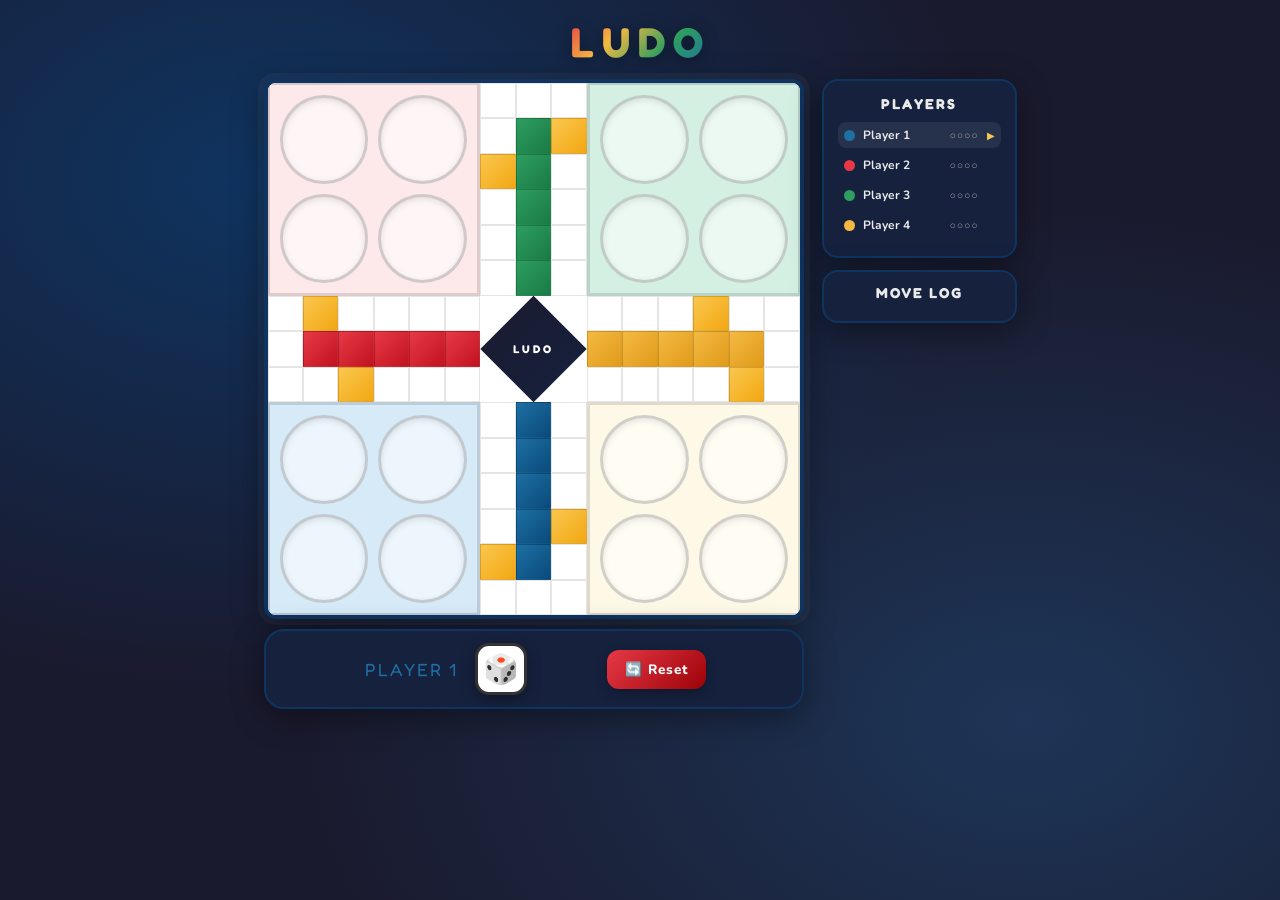
==== index.html @ 82110d25 "initial commit with game files" ====
<!DOCTYPE html>
<html lang="en">

<head>
  <meta charset="UTF-8">
  <meta name="viewport" content="width=device-width, initial-scale=1.0">
  <title>LUDO</title>
  <link href="https://fonts.googleapis.com/css2?family=Fredoka+One&family=Nunito:wght@400;600;700;800&display=swap"
    rel="stylesheet">
  <style>
    :root {
      --red: #e63946;
      --green: #2d9e5f;
      --blue: #1d6fa4;
      --yellow: #f4b942;
      --red-light: #fde8ea;
      --green-light: #d4f0e3;
      --blue-light: #d6eaf8;
      --yellow-light: #fef9e7;
      --bg: #1a1a2e;
      --card: #16213e;
      --border: #0f3460;
      --text: #eaeaea;
      --safe-gold: #f9c74f;
      --shadow: 0 8px 32px rgba(0, 0, 0, 0.4);
    }

    * {
      box-sizing: border-box;
      margin: 0;
      padding: 0;
    }

    body {
      font-family: 'Nunito', sans-serif;
      background: var(--bg);
      min-height: 100vh;
      display: flex;
      flex-direction: column;
      align-items: center;
      padding: 16px;
      background-image:
        radial-gradient(ellipse at 20% 20%, #0f3460 0%, transparent 50%),
        radial-gradient(ellipse at 80% 80%, #1d3557 0%, transparent 50%);
    }

    h1 {
      font-family: 'Fredoka One', cursive;
      font-size: clamp(1.8rem, 6vw, 2.6rem);
      letter-spacing: 8px;
      background: linear-gradient(135deg, var(--red), var(--yellow), var(--green), var(--blue));
      -webkit-background-clip: text;
      -webkit-text-fill-color: transparent;
      background-clip: text;
      margin-bottom: 12px;
      filter: drop-shadow(0 2px 8px rgba(0, 0, 0, 0.4));
    }

    /* ── LAYOUT ── */
    .layout {
      display: flex;
      gap: 18px;
      align-items: flex-start;
      width: 100%;
      max-width: 780px;
      justify-content: center;
    }

    /* ── BOARD ── */
    .board-wrap {
      display: flex;
      flex-direction: column;
      align-items: center;
      gap: 10px;
    }

    .main {
      width: min(540px, 95vw);
      height: min(540px, 95vw);
      border: 4px solid #0f3460;
      display: grid;
      grid-template-columns: repeat(15, 1fr);
      grid-template-rows: repeat(15, 1fr);
      border-radius: 12px;
      overflow: hidden;
      box-shadow: var(--shadow), 0 0 0 6px rgba(255, 255, 255, 0.04);
      background: #fff;
      flex-shrink: 0;
    }

    .main>* {
      box-sizing: border-box;
      display: flex;
      justify-content: center;
      align-items: center;
    }

    .inner {
      border: 2px solid rgba(0, 0, 0, 0.15);
      display: grid;
      grid-template-columns: 1fr 1fr;
      grid-template-rows: 1fr 1fr;
      gap: 10px;
      padding: 10px;
    }

    .inner:nth-child(1) {
      grid-area: 1/1/7/7;
      background: var(--red-light);
      border-right: 3px solid rgba(0, 0, 0, 0.12);
      border-bottom: 3px solid rgba(0, 0, 0, 0.12);
    }

    .inner:nth-child(2) {
      grid-area: 1/10/7/16;
      background: var(--green-light);
      border-left: 3px solid rgba(0, 0, 0, 0.12);
      border-bottom: 3px solid rgba(0, 0, 0, 0.12);
    }

    .inner:nth-child(3) {
      grid-area: 10/1/16/7;
      background: var(--blue-light);
      border-right: 3px solid rgba(0, 0, 0, 0.12);
      border-top: 3px solid rgba(0, 0, 0, 0.12);
    }

    .inner:nth-child(4) {
      grid-area: 10/10/16/16;
      background: var(--yellow-light);
      border-left: 3px solid rgba(0, 0, 0, 0.12);
      border-top: 3px solid rgba(0, 0, 0, 0.12);
    }

    .home-circle {
      width: 100%;
      height: 100%;
      border-radius: 50%;
      border: 3px solid rgba(0, 0, 0, 0.18);
      background: rgba(255, 255, 255, 0.55);
      box-shadow: inset 0 2px 6px rgba(0, 0, 0, 0.1);
    }

    .middle {
      grid-area: 7/7/10/10;
      background: linear-gradient(135deg, #1a1a2e, #16213e);
      clip-path: polygon(50% 0%, 100% 50%, 50% 100%, 0% 50%);
      border: none;
      z-index: 2;
    }

    .middle h2 {
      font-family: 'Fredoka One', cursive;
      font-size: 0.7rem;
      letter-spacing: 3px;
      color: #fff;
    }

    .play-box {
      border: none;
      display: grid;
      gap: 0;
    }

    .play-box:nth-of-type(6) {
      grid-area: 7/1/10/7;
      grid-template-columns: repeat(6, 1fr);
      grid-template-rows: repeat(3, 1fr);
    }

    .play-box:nth-of-type(7) {
      grid-area: 1/7/7/10;
      grid-template-columns: repeat(3, 1fr);
      grid-template-rows: repeat(6, 1fr);
    }

    .play-box:nth-of-type(8) {
      grid-area: 7/10/10/16;
      grid-template-columns: repeat(6, 1fr);
      grid-template-rows: repeat(3, 1fr);
    }

    .play-box:nth-of-type(9) {
      grid-area: 10/7/16/10;
      grid-template-columns: repeat(3, 1fr);
      grid-template-rows: repeat(6, 1fr);
    }

    .box {
      width: 100%;
      height: 100%;
      border: 1px solid rgba(0, 0, 0, 0.1);
      background: #fff;
      cursor: default;
      font-size: 0.6rem;
      font-weight: 800;
      font-family: 'Nunito', sans-serif;
      position: relative;
      overflow: hidden;
    }

    /* Colour corridors */
    .play-box:nth-of-type(6) .box:nth-child(8),
    .play-box:nth-of-type(6) .box:nth-child(9),
    .play-box:nth-of-type(6) .box:nth-child(10),
    .play-box:nth-of-type(6) .box:nth-child(11),
    .play-box:nth-of-type(6) .box:nth-child(12) {
      background: linear-gradient(135deg, #e63946, #c1121f);
    }

    .play-box:nth-of-type(7) .box:nth-child(5),
    .play-box:nth-of-type(7) .box:nth-child(8),
    .play-box:nth-of-type(7) .box:nth-child(11),
    .play-box:nth-of-type(7) .box:nth-child(14),
    .play-box:nth-of-type(7) .box:nth-child(17) {
      background: linear-gradient(135deg, #2d9e5f, #1a7a45);
    }

    .play-box:nth-of-type(8) .box:nth-child(7),
    .play-box:nth-of-type(8) .box:nth-child(8),
    .play-box:nth-of-type(8) .box:nth-child(9),
    .play-box:nth-of-type(8) .box:nth-child(10),
    .play-box:nth-of-type(8) .box:nth-child(11) {
      background: linear-gradient(135deg, #f4b942, #e09b1a);
    }

    .play-box:nth-of-type(9) .box:nth-child(2),
    .play-box:nth-of-type(9) .box:nth-child(5),
    .play-box:nth-of-type(9) .box:nth-child(8),
    .play-box:nth-of-type(9) .box:nth-child(11),
    .play-box:nth-of-type(9) .box:nth-child(14) {
      background: linear-gradient(135deg, #1d6fa4, #0a4a7a);
    }

    /* Safe squares */
    .play-box:nth-of-type(6) .box:nth-child(2),
    .play-box:nth-of-type(6) .box:nth-child(15),
    .play-box:nth-of-type(7) .box:nth-child(6),
    .play-box:nth-of-type(7) .box:nth-child(7),
    .play-box:nth-of-type(8) .box:nth-child(4),
    .play-box:nth-of-type(8) .box:nth-child(17),
    .play-box:nth-of-type(9) .box:nth-child(12),
    .play-box:nth-of-type(9) .box:nth-child(13) {
      background: linear-gradient(135deg, #f9c74f, #f3a712);
    }

    .box.highlight {
      border: 3px solid #ff6b35 !important;
      cursor: pointer;
      z-index: 5;
      animation: pulse 0.75s ease-in-out infinite alternate;
    }

    @keyframes pulse {
      from {
        box-shadow: 0 0 6px rgba(255, 107, 53, 0.5);
      }

      to {
        box-shadow: 0 0 16px rgba(255, 107, 53, 1), 0 0 4px #fff;
      }
    }

    /* ── TOKEN ── */
    .token {
      width: 76%;
      height: 76%;
      border-radius: 50%;
      border: 2.5px solid rgba(255, 255, 255, 0.9);
      display: flex;
      align-items: center;
      justify-content: center;
      font-size: 0.58rem;
      font-weight: 800;
      color: #fff;
      box-shadow: 0 2px 6px rgba(0, 0, 0, 0.4);
      text-shadow: 0 1px 2px rgba(0, 0, 0, 0.5);
      position: absolute;
    }

    .token.bounce {
      animation: tokenBounce 0.4s cubic-bezier(0.34, 1.56, 0.64, 1);
    }

    @keyframes tokenBounce {
      from {
        transform: scale(0.4);
        opacity: 0.5;
      }

      to {
        transform: scale(1);
        opacity: 1;
      }
    }

    .token.captured {
      animation: tokenCapture 0.32s ease forwards;
    }

    @keyframes tokenCapture {
      0% {
        transform: scale(1);
        opacity: 1;
      }

      50% {
        transform: scale(1.6);
        opacity: 0.6;
      }

      100% {
        transform: scale(0);
        opacity: 0;
      }
    }

    /* ── SIDE PANEL ── */
    .side-panel {
      display: flex;
      flex-direction: column;
      gap: 12px;
      width: 195px;
    }

    .scoreboard {
      background: var(--card);
      border: 2px solid var(--border);
      border-radius: 16px;
      padding: 14px;
      box-shadow: var(--shadow);
    }

    .scoreboard h3 {
      font-family: 'Fredoka One', cursive;
      font-size: 0.9rem;
      color: var(--text);
      letter-spacing: 2px;
      margin-bottom: 10px;
      text-align: center;
    }

    .score-row {
      display: flex;
      align-items: center;
      gap: 8px;
      padding: 5px 6px;
      border-radius: 8px;
      margin-bottom: 4px;
      transition: background 0.3s;
    }

    .score-row.active-turn {
      background: rgba(255, 255, 255, 0.07);
    }

    .score-dot {
      width: 11px;
      height: 11px;
      border-radius: 50%;
      flex-shrink: 0;
    }

    .score-name {
      font-size: 0.75rem;
      font-weight: 700;
      color: var(--text);
      flex: 1;
    }

    .score-pip {
      font-size: 0.65rem;
      color: #aaa;
      letter-spacing: 1px;
    }

    .turn-arrow {
      font-size: 0.65rem;
      color: #f9c74f;
      opacity: 0;
      transition: opacity 0.2s;
    }

    .score-row.active-turn .turn-arrow {
      opacity: 1;
    }

    .log-box {
      background: var(--card);
      border: 2px solid var(--border);
      border-radius: 16px;
      padding: 12px;
      box-shadow: var(--shadow);
    }

    .log-box h3 {
      font-family: 'Fredoka One', cursive;
      font-size: 0.9rem;
      color: var(--text);
      letter-spacing: 2px;
      margin-bottom: 8px;
      text-align: center;
    }

    .log-list {
      display: flex;
      flex-direction: column;
      gap: 4px;
      max-height: 180px;
      overflow-y: auto;
      scrollbar-width: none;
    }

    .log-list::-webkit-scrollbar {
      display: none;
    }

    .log-entry {
      font-size: 0.68rem;
      color: #bbb;
      padding: 3px 7px;
      border-radius: 6px;
      background: rgba(255, 255, 255, 0.04);
      animation: logSlide 0.3s ease;
      border-left: 3px solid transparent;
    }

    @keyframes logSlide {
      from {
        opacity: 0;
        transform: translateY(-5px);
      }

      to {
        opacity: 1;
        transform: translateY(0);
      }
    }

    /* ── DICE PANEL ── */
    .dice-panel {
      display: flex;
      align-items: center;
      gap: 14px;
      background: var(--card);
      border: 2px solid var(--border);
      border-radius: 20px;
      padding: 12px 18px;
      box-shadow: var(--shadow);
      flex-wrap: wrap;
      justify-content: center;
      width: min(540px, 95vw);
    }

    .turn-label {
      font-family: 'Fredoka One', cursive;
      font-size: 1.1rem;
      letter-spacing: 2px;
      color: var(--text);
      min-width: 100px;
      text-align: center;
      transition: color 0.4s;
    }

    .dice {
      width: 52px;
      height: 52px;
      background: #fff;
      border: 3px solid #333;
      border-radius: 14px;
      cursor: pointer;
      font-size: 1.8rem;
      font-weight: 800;
      display: flex;
      align-items: center;
      justify-content: center;
      box-shadow: 0 4px 14px rgba(0, 0, 0, 0.35);
      transition: transform 0.12s, box-shadow 0.12s;
      user-select: none;
      color: #1a1a2e;
    }

    .dice:hover:not(:disabled) {
      transform: scale(1.08) rotate(-4deg);
      box-shadow: 0 6px 20px rgba(0, 0, 0, 0.45);
    }

    .dice:active:not(:disabled) {
      transform: scale(0.94);
    }

    .dice:disabled {
      opacity: 0.4;
      cursor: not-allowed;
    }

    .dice.rolling {
      animation: diceRoll 0.5s ease;
    }

    @keyframes diceRoll {
      0% {
        transform: rotate(0deg) scale(1);
      }

      25% {
        transform: rotate(-20deg) scale(1.15);
      }

      50% {
        transform: rotate(20deg) scale(0.9);
      }

      75% {
        transform: rotate(-10deg) scale(1.1);
      }

      100% {
        transform: rotate(0deg) scale(1);
      }
    }

    .roll-flash {
      font-family: 'Fredoka One', cursive;
      font-size: 0.95rem;
      color: var(--safe-gold);
      min-width: 52px;
      text-align: center;
    }

    /* ── RESET BUTTON ── */
    .reset-btn {
      background: linear-gradient(135deg, #e63946, #9d0208);
      color: #fff;
      border: none;
      border-radius: 12px;
      padding: 10px 18px;
      font-size: 0.85rem;
      font-family: 'Nunito', sans-serif;
      font-weight: 800;
      cursor: pointer;
      letter-spacing: 1px;
      transition: transform 0.15s, box-shadow 0.15s;
      box-shadow: 0 4px 12px rgba(0, 0, 0, 0.3);
      display: flex;
      align-items: center;
      gap: 6px;
    }

    .reset-btn:hover {
      transform: translateY(-2px);
      box-shadow: 0 6px 16px rgba(0, 0, 0, 0.4);
    }

    .reset-btn:active {
      transform: scale(0.96);
    }

    /* ── TOAST ── */
    .toast {
      position: fixed;
      bottom: 24px;
      left: 50%;
      transform: translateX(-50%) translateY(80px);
      background: #1a1a2e;
      border: 2px solid var(--border);
      color: var(--text);
      padding: 10px 22px;
      border-radius: 30px;
      font-family: 'Fredoka One', cursive;
      font-size: 0.95rem;
      letter-spacing: 1px;
      box-shadow: 0 6px 24px rgba(0, 0, 0, 0.5);
      transition: transform 0.35s cubic-bezier(0.34, 1.56, 0.64, 1), opacity 0.35s;
      opacity: 0;
      z-index: 200;
      pointer-events: none;
    }

    .toast.show {
      transform: translateX(-50%) translateY(0);
      opacity: 1;
    }

    /* ── WINNER OVERLAY ── */
    .winner-overlay {
      display: none;
      position: fixed;
      inset: 0;
      background: rgba(0, 0, 0, 0.78);
      z-index: 100;
      align-items: center;
      justify-content: center;
      flex-direction: column;
    }

    .winner-overlay.show {
      display: flex;
    }

    .winner-card {
      background: var(--card);
      border: 3px solid var(--border);
      border-radius: 24px;
      padding: 36px 56px;
      text-align: center;
      box-shadow: 0 20px 60px rgba(0, 0, 0, 0.6);
      animation: popIn 0.4s cubic-bezier(0.34, 1.56, 0.64, 1);
    }

    @keyframes popIn {
      from {
        transform: scale(0.5);
        opacity: 0;
      }

      to {
        transform: scale(1);
        opacity: 1;
      }
    }

    .winner-card h2 {
      font-family: 'Fredoka One', cursive;
      font-size: 2.2rem;
      color: var(--safe-gold);
      margin-bottom: 8px;
    }

    .winner-card p {
      color: var(--text);
      font-size: 1rem;
      margin-bottom: 18px;
    }

    .restart-btn {
      background: linear-gradient(135deg, var(--blue), #0a4a7a);
      color: #fff;
      border: none;
      border-radius: 12px;
      padding: 11px 28px;
      font-size: 0.95rem;
      font-family: 'Nunito', sans-serif;
      font-weight: 800;
      cursor: pointer;
      letter-spacing: 1px;
      transition: transform 0.15s, box-shadow 0.15s;
      box-shadow: 0 4px 12px rgba(0, 0, 0, 0.3);
    }

    .restart-btn:hover {
      transform: translateY(-2px);
      box-shadow: 0 6px 16px rgba(0, 0, 0, 0.4);
    }

    /* ── CONFETTI ── */
    .confetti-piece {
      position: fixed;
      top: -10px;
      border-radius: 2px;
      opacity: 0.9;
      pointer-events: none;
      z-index: 300;
      animation: confettiFall linear forwards;
    }

    @keyframes confettiFall {
      0% {
        transform: translateY(0) rotate(0deg);
        opacity: 1;
      }

      100% {
        transform: translateY(110vh) rotate(720deg);
        opacity: 0;
      }
    }

    /* ── MOBILE: stack board on top, side panel below ── */
    @media (max-width: 720px) {
      .layout {
        flex-direction: column;
        align-items: center;
        gap: 12px;
      }

      .side-panel {
        width: min(540px, 95vw);
        flex-direction: row;
        flex-wrap: wrap;
        gap: 10px;
      }

      .scoreboard {
        flex: 1;
        min-width: 160px;
      }

      .log-box {
        flex: 1;
        min-width: 160px;
      }

      .log-list {
        max-height: 120px;
      }
    }
  </style>
</head>

<body>

  <h1>LUDO</h1>

  <div class="layout">
    <!-- Board + controls -->
    <div class="board-wrap">
      <div class="main">
        <!-- Home quadrants -->
        <div class="inner">
          <div class="home-circle"></div>
          <div class="home-circle"></div>
          <div class="home-circle"></div>
          <div class="home-circle"></div>
        </div>
        <div class="inner">
          <div class="home-circle"></div>
          <div class="home-circle"></div>
          <div class="home-circle"></div>
          <div class="home-circle"></div>
        </div>
        <div class="inner">
          <div class="home-circle"></div>
          <div class="home-circle"></div>
          <div class="home-circle"></div>
          <div class="home-circle"></div>
        </div>
        <div class="inner">
          <div class="home-circle"></div>
          <div class="home-circle"></div>
          <div class="home-circle"></div>
          <div class="home-circle"></div>
        </div>

        <!-- Centre diamond -->
        <div class="middle">
          <h2>LUDO</h2>
        </div>

        <!-- Play tracks (18 cells each) -->
        <div class="play-box">
          <button class="box"></button><button class="box"></button><button class="box"></button>
          <button class="box"></button><button class="box"></button><button class="box"></button>
          <button class="box"></button><button class="box"></button><button class="box"></button>
          <button class="box"></button><button class="box"></button><button class="box"></button>
          <button class="box"></button><button class="box"></button><button class="box"></button>
          <button class="box"></button><button class="box"></button><button class="box"></button>
        </div>
        <div class="play-box">
          <button class="box"></button><button class="box"></button><button class="box"></button>
          <button class="box"></button><button class="box"></button><button class="box"></button>
          <button class="box"></button><button class="box"></button><button class="box"></button>
          <button class="box"></button><button class="box"></button><button class="box"></button>
          <button class="box"></button><button class="box"></button><button class="box"></button>
          <button class="box"></button><button class="box"></button><button class="box"></button>
        </div>
        <div class="play-box">
          <button class="box"></button><button class="box"></button><button class="box"></button>
          <button class="box"></button><button class="box"></button><button class="box"></button>
          <button class="box"></button><button class="box"></button><button class="box"></button>
          <button class="box"></button><button class="box"></button><button class="box"></button>
          <button class="box"></button><button class="box"></button><button class="box"></button>
          <button class="box"></button><button class="box"></button><button class="box"></button>
        </div>
        <div class="play-box">
          <button class="box"></button><button class="box"></button><button class="box"></button>
          <button class="box"></button><button class="box"></button><button class="box"></button>
          <button class="box"></button><button class="box"></button><button class="box"></button>
          <button class="box"></button><button class="box"></button><button class="box"></button>
          <button class="box"></button><button class="box"></button><button class="box"></button>
          <button class="box"></button><button class="box"></button><button class="box"></button>
        </div>
      </div><!-- /.main -->

      <!-- Dice row -->
      <div class="dice-panel">
        <div class="turn-label" id="turnLabel">PLAYER 1</div>
        <button class="dice" id="diceBtn">🎲</button>
        <div class="roll-flash" id="rollFlash"></div>
        <button class="reset-btn" id="resetBtn">🔄 Reset</button>
      </div>
    </div><!-- /.board-wrap -->

    <!-- Scoreboard + log -->
    <div class="side-panel">
      <div class="scoreboard">
        <h3>PLAYERS</h3>
        <div class="score-row active-turn" id="sr-blue">
          <div class="score-dot" style="background:#1d6fa4"></div>
          <div class="score-name">Player 1</div>
          <div class="score-pip" id="pip-blue">○○○○</div>
          <div class="turn-arrow">▶</div>
        </div>
        <div class="score-row" id="sr-red">
          <div class="score-dot" style="background:#e63946"></div>
          <div class="score-name">Player 2</div>
          <div class="score-pip" id="pip-red">○○○○</div>
          <div class="turn-arrow">▶</div>
        </div>
        <div class="score-row" id="sr-green">
          <div class="score-dot" style="background:#2d9e5f"></div>
          <div class="score-name">Player 3</div>
          <div class="score-pip" id="pip-green">○○○○</div>
          <div class="turn-arrow">▶</div>
        </div>
        <div class="score-row" id="sr-yellow">
          <div class="score-dot" style="background:#f4b942"></div>
          <div class="score-name">Player 4</div>
          <div class="score-pip" id="pip-yellow">○○○○</div>
          <div class="turn-arrow">▶</div>
        </div>
      </div>

      <div class="log-box">
        <h3>MOVE LOG</h3>
        <div class="log-list" id="logList"></div>
      </div>
    </div>
  </div><!-- /.layout -->

  <div class="toast" id="toast"></div>

  <div class="winner-overlay" id="winnerOverlay">
    <div class="winner-card">
      <h2>🏆 Winner!</h2>
      <p id="winnerText"></p>
      <button class="restart-btn" onclick="resetGame()">Play Again</button>
    </div>
  </div>

  <script>

    var bluePath = [63, 60, 57, 54, 17, 16, 15, 14, 13, 12, 6, 0, 1, 2, 3, 4, 5, 33, 30, 27, 24, 21, 18, 19, 20, 23, 26, 29, 32, 35, 36, 37, 38, 39, 40, 41, 47, 53, 52, 51, 50, 49, 48, 56, 59, 62, 65, 68, 71, 70, 67, 64, 61, 58, 55];
    var redPath = [2, 3, 4, 5, 33, 30, 27, 24, 21, 18, 19, 20, 23, 26, 29, 32, 35, 36, 37, 38, 39, 40, 41, 47, 53, 52, 51, 50, 49, 48, 56, 59, 62, 65, 68, 71, 70, 69, 66, 63, 60, 57, 54, 17, 16, 15, 14, 13, 12, 6, 7, 8, 9, 10, 11];
    var greenPath = [26, 29, 32, 35, 36, 37, 38, 39, 40, 41, 47, 53, 52, 51, 50, 49, 48, 56, 59, 62, 65, 68, 71, 70, 69, 66, 63, 60, 57, 54, 17, 16, 15, 14, 13, 12, 6, 0, 1, 2, 3, 4, 5, 33, 30, 27, 24, 21, 18, 19, 22, 25, 28, 31, 34];
    var yellowPath = [51, 50, 49, 48, 56, 59, 62, 65, 68, 71, 70, 69, 66, 63, 60, 57, 54, 17, 16, 15, 14, 13, 12, 6, 0, 1, 2, 3, 4, 5, 33, 30, 27, 24, 21, 18, 19, 20, 23, 26, 29, 32, 35, 36, 37, 38, 39, 40, 41, 47, 46, 45, 44, 43, 42];
    var SAFE_SQUARES = [1, 14, 23, 24, 39, 52, 65, 66];

    var DICE_FACES = ['', '⚀', '⚁', '⚂', '⚃', '⚄', '⚅'];

    var COLOR_HEX = {
      blue: '#1d6fa4',
      red: '#e63946',
      green: '#2d9e5f',
      yellow: '#f4b942'
    };

    var players = [];
    var currentPlayerIndex = 0;
    var gameState = 'IDLE';


    var boxes = document.querySelectorAll('.box');
    var diceBtn = document.getElementById('diceBtn');
    var resetBtn = document.getElementById('resetBtn');
    var turnLabel = document.getElementById('turnLabel');
    var rollFlash = document.getElementById('rollFlash');
    var logList = document.getElementById('logList');
    var toastEl = document.getElementById('toast');
    var winnerOverlay = document.getElementById('winnerOverlay');
    var winnerText = document.getElementById('winnerText');

    var audioCtx = new (window.AudioContext || window.webkitAudioContext)();

    function playTone(freq, type, duration, vol) {
      if (vol === undefined) { vol = 0.15; }
      var osc = audioCtx.createOscillator();
      var gain = audioCtx.createGain();
      osc.connect(gain);
      gain.connect(audioCtx.destination);
      osc.type = type;
      osc.frequency.setValueAtTime(freq, audioCtx.currentTime);
      gain.gain.setValueAtTime(vol, audioCtx.currentTime);
      gain.gain.exponentialRampToValueAtTime(0.001, audioCtx.currentTime + duration);
      osc.start();
      osc.stop(audioCtx.currentTime + duration);
    }

    function soundRoll() { playTone(180, 'sawtooth', 0.08); playTone(240, 'sawtooth', 0.12); }
    function soundMove() { playTone(440, 'sine', 0.06, 0.1); }
    function soundLand() { playTone(660, 'sine', 0.14, 0.14); }
    function soundCapture() { playTone(220, 'sawtooth', 0.18, 0.22); playTone(160, 'sawtooth', 0.22, 0.18); }
    function soundSix() { playTone(880, 'sine', 0.1); setTimeout(function () { playTone(1100, 'sine', 0.14); }, 80); }
    function soundWin() {
      var notes = [523, 659, 784, 1047];
      for (var i = 0; i < notes.length; i++) {
        (function (note, delay) {
          setTimeout(function () { playTone(note, 'sine', 0.45, 0.22); }, delay);
        })(notes[i], i * 130);
      }
    }

    var toastTimer = null;

    function showToast(message) {
      toastEl.textContent = message;
      toastEl.classList.add('show');
      clearTimeout(toastTimer);
      toastTimer = setTimeout(function () {
        toastEl.classList.remove('show');
      }, 2200);
    }

    function addLog(message, color) {
      var entry = document.createElement('div');
      entry.className = 'log-entry';
      entry.style.borderLeftColor = color;
      entry.textContent = message;
      logList.prepend(entry);
      while (logList.children.length > 40) {
        logList.removeChild(logList.lastChild);
      }
    }


    function makeToken(id) {
      return {
        id: id,       
        position: -1,       
        finished: false,    
        element: null      
      };
    }

    function makePlayer(name, color, homeSquare, path) {
      return {
        name: name,
        color: color,
        homeSquare: homeSquare,
        path: path,
        tokens: [makeToken(0), makeToken(1), makeToken(2), makeToken(3)]
      };
    }

    function buildPlayers() {
      players = [
        makePlayer('Player 1', 'blue', 66, bluePath),
        makePlayer('Player 2', 'red', 1, redPath),
        makePlayer('Player 3', 'green', 23, greenPath),
        makePlayer('Player 4', 'yellow', 52, yellowPath)
      ];
      currentPlayerIndex = 0;
    }

    function currentPlayer() {
      return players[currentPlayerIndex];
    }

    function tokensInBase(player) {
      var result = [];
      for (var i = 0; i < player.tokens.length; i++) {
        if (player.tokens[i].position === -1) {
          result.push(player.tokens[i]);
        }
      }
      return result;
    }

    function tokensOnBoard(player) {
      var result = [];
      for (var i = 0; i < player.tokens.length; i++) {
        var t = player.tokens[i];
        if (t.position !== -1 && !t.finished) {
          result.push(t);
        }
      }
      return result;
    }

    function rollDice() {
      if (gameState !== 'IDLE') { return; }

      audioCtx.resume();

      var roll = Math.floor(Math.random() * 6) + 1;

      diceBtn.classList.remove('rolling');
      void diceBtn.offsetWidth; 
      diceBtn.classList.add('rolling');
      diceBtn.textContent = DICE_FACES[roll];

      if (roll === 6) {
        rollFlash.textContent = '🔥 SIX!';
      } else {
        rollFlash.textContent = 'rolled ' + roll;
      }
      setTimeout(function () { rollFlash.textContent = ''; }, 1800);

      soundRoll();
      if (roll === 6) {
        setTimeout(soundSix, 160);
      }

      addLog(currentPlayer().name + ' rolled ' + roll, COLOR_HEX[currentPlayer().color]);

      diceBtn.disabled = true;
      gameState = 'ROLLED';

      showPossibleMoves(roll);
    }

    function showPossibleMoves(roll) {
      clearHighlights();

      var player = currentPlayer();
      var anyMove = false;

      if (roll === 6 && tokensInBase(player).length > 0) {
        var tokenToSpawn = tokensInBase(player)[0];
        
        (function (tok) {
          highlightSquare(player.homeSquare, function () {
            spawnToken(player, tok);
          });
        })(tokenToSpawn);
        anyMove = true;
      }

      var onBoard = tokensOnBoard(player);
      for (var i = 0; i < onBoard.length; i++) {
        var tok = onBoard[i];
        var nextStep = tok.position + roll;

        if (nextStep < player.path.length) {          

          (function (chosenTok, dest) {
            highlightSquare(player.path[dest], function () {  
              moveToken(player, chosenTok, dest);
            });
          })(tok, nextStep);

          anyMove = true;
        }
      }

      if (!anyMove) {
        showToast('No moves available!');
        addLog(player.name + ' — skipped', '#666');
        setTimeout(nextTurn, 700);
      }
    }

    function spawnToken(player, token) {
      gameState = 'ANIMATING';
      clearHighlights();
      diceBtn.disabled = true;

      token.position = 0; 
      drawAllTokens(token);
      soundLand();
      addLog(player.name + ' entered the board', COLOR_HEX[player.color]);

      checkCapture(player, token);
      updatePips();
      if (checkWin(player)) { return; }
      setTimeout(nextTurn, 400);
    }

    function moveToken(player, token, destStep) {
      gameState = 'ANIMATING';
      clearHighlights();
      diceBtn.disabled = true;

      function doNextStep() {
        if (token.position >= destStep) {
          afterMove(player, token);
          return;
        }
        token.position++;                
        drawAllTokens(token);           
        soundMove();
        setTimeout(doNextStep, 160);    
      }

      doNextStep();
    }

    function afterMove(player, token) {
      soundLand();
      addLog(player.name + ' moved to step ' + token.position, COLOR_HEX[player.color]);
      checkCapture(player, token);
      updatePips();

      if (checkWin(player)) {
        return; 
      }

      drawAllTokens();
      setTimeout(nextTurn, 320);
    }

    
    function checkCapture(attacker, attackerToken) {
      var landedSquare = attacker.path[attackerToken.position];  

      if (SAFE_SQUARES.indexOf(landedSquare) !== -1) {
        return;
      }

      for (var p = 0; p < players.length; p++) {
        var opponent = players[p];
        if (opponent.color === attacker.color) { continue; } 

        for (var t = 0; t < opponent.tokens.length; t++) {
          var oppToken = opponent.tokens[t];
          if (oppToken.position === -1 || oppToken.finished) { continue; }

          var oppSquare = opponent.path[oppToken.position]; 
          if (oppSquare !== landedSquare) { continue; }

          
          soundCapture();
          showToast('💥 ' + attacker.name + ' captured ' + opponent.name + '!');
          addLog(attacker.name + ' captured ' + opponent.name + '!', '#ff6b35');

          if (oppToken.element) {
            oppToken.element.classList.add('captured');
            (function (tok) {
              setTimeout(function () {
                tok.position = -1;
                drawAllTokens();
                updatePips();
              }, 340);
            })(oppToken);
          } else {
            oppToken.position = -1;
          }
        }
      }
    }

    function checkWin(player) {
      var lastStep = player.path.length - 1;  

      for (var i = 0; i < player.tokens.length; i++) {
        var tok = player.tokens[i];
        if (!tok.finished && tok.position < lastStep) {
          return false;
        }
        if (tok.position >= lastStep) {
          tok.finished = true;
        }
      }

      winnerText.textContent = player.name + ' wins! 🎉';
      winnerOverlay.classList.add('show');
      soundWin();
      launchConfetti();
      return true;
    }

    function nextTurn() {
      currentPlayerIndex = (currentPlayerIndex + 1) % players.length;
      var next = currentPlayer();
      turnLabel.textContent = next.name.toUpperCase();
      turnLabel.style.color = COLOR_HEX[next.color];
      gameState = 'IDLE';
      diceBtn.disabled = false;
      updateScoreboard();
    }

    function resetGame() {
      winnerOverlay.classList.remove('show');

      boxes.forEach(function (box) {
        var tokens = box.querySelectorAll('.token');
        tokens.forEach(function (t) { t.remove(); });
      });

      logList.innerHTML = '';
      rollFlash.textContent = '';

      buildPlayers();

      var first = currentPlayer();
      turnLabel.textContent = first.name.toUpperCase();
      turnLabel.style.color = COLOR_HEX[first.color];
      gameState = 'IDLE';
      diceBtn.disabled = false;
      diceBtn.textContent = '🎲';

      updateScoreboard();
      updatePips();

      addLog('Game reset — Player 1 starts!', '#aaa');
    }

    function drawAllTokens(movingToken) {
      boxes.forEach(function (box) {
        var toks = box.querySelectorAll('.token:not(.captured)');
        toks.forEach(function (t) { t.remove(); });
      });

      var squareMap = {};
      for (var p = 0; p < players.length; p++) {
        var player = players[p];
        for (var t = 0; t < player.tokens.length; t++) {
          var tok = player.tokens[t];
          if (tok.position === -1 || tok.finished) { continue; }
          var squareIdx = player.path[tok.position];  
          if (!squareMap[squareIdx]) { squareMap[squareIdx] = []; }
          squareMap[squareIdx].push({ player: player, token: tok });
        }
      }

      for (var squareIdx in squareMap) {
        var occupants = squareMap[squareIdx];
        for (var ei = 0; ei < occupants.length; ei++) {
          var occ = occupants[ei];
          var dot = document.createElement('div');
          dot.className = 'token';
          if (occ.token === movingToken) {
            dot.classList.add('bounce');
          }

          dot.textContent = occ.token.id + 1;
          dot.style.background = COLOR_HEX[occ.player.color];

          if (occupants.length > 1) {
            var offsets = [['7%', '7%'], ['47%', '7%'], ['7%', '47%'], ['47%', '47%']];
            dot.style.width = '44%';
            dot.style.height = '44%';
            dot.style.left = offsets[ei % 4][0];
            dot.style.top = offsets[ei % 4][1];
          }

          occ.token.element = dot;
          boxes[squareIdx].appendChild(dot);
        }
      }
    }

    function updatePips() {
      for (var p = 0; p < players.length; p++) {
        var player = players[p];
        var pip = document.getElementById('pip-' + player.color);
        if (!pip) { continue; }

        var stars = 0; 
        var circles = 0; 
        var empties = 0; 

        for (var t = 0; t < player.tokens.length; t++) {
          var tok = player.tokens[t];
          if (tok.finished) {
            stars++;
          } else if (tok.position === -1) {
            empties++;
          } else {
            circles++;
          }
        }

        pip.textContent = '★'.repeat(stars) + '●'.repeat(circles) + '○'.repeat(empties);
      }
    }

    function updateScoreboard() {
      for (var p = 0; p < players.length; p++) {
        var player = players[p];
        var row = document.getElementById('sr-' + player.color);
        if (!row) { continue; }

        if (p === currentPlayerIndex) {
          row.classList.add('active-turn');
        } else {
          row.classList.remove('active-turn');
        }
      }
    }

    function highlightSquare(index, callback) {
      boxes[index].classList.add('highlight');
      boxes[index].style.cursor = 'pointer';
      boxes[index].onclick = function () {
        audioCtx.resume();
        callback();
      };
    }

    function clearHighlights() {
      boxes.forEach(function (box) {
        box.classList.remove('highlight');
        box.style.cursor = 'default';
        box.onclick = null;
      });
    }

    function launchConfetti() {
      var colors = ['#e63946', '#2d9e5f', '#1d6fa4', '#f4b942', '#fff', '#f9c74f', '#ff6b35'];

      for (var i = 0; i < 130; i++) {
        (function (delay) {
          setTimeout(function () {
            var piece = document.createElement('div');
            piece.className = 'confetti-piece';
            piece.style.left = (Math.random() * 100) + 'vw';
            piece.style.background = colors[Math.floor(Math.random() * colors.length)];
            piece.style.width = (Math.random() * 9 + 5) + 'px';
            piece.style.height = (Math.random() * 9 + 5) + 'px';
            piece.style.borderRadius = Math.random() > 0.5 ? '50%' : '3px';

            var duration = Math.random() * 2.5 + 1.8;
            piece.style.animationDuration = duration + 's';
            document.body.appendChild(piece);

            setTimeout(function () { piece.remove(); }, duration * 1000 + 50);
          }, delay);
        })(i * 22);
      }
    }

    
    diceBtn.addEventListener('click', rollDice);
    resetBtn.addEventListener('click', resetGame);


    buildPlayers();

    var firstPlayer = currentPlayer();
    turnLabel.style.color = COLOR_HEX[firstPlayer.color];

    updateScoreboard();
    updatePips();
  </script>
</body>

</html>
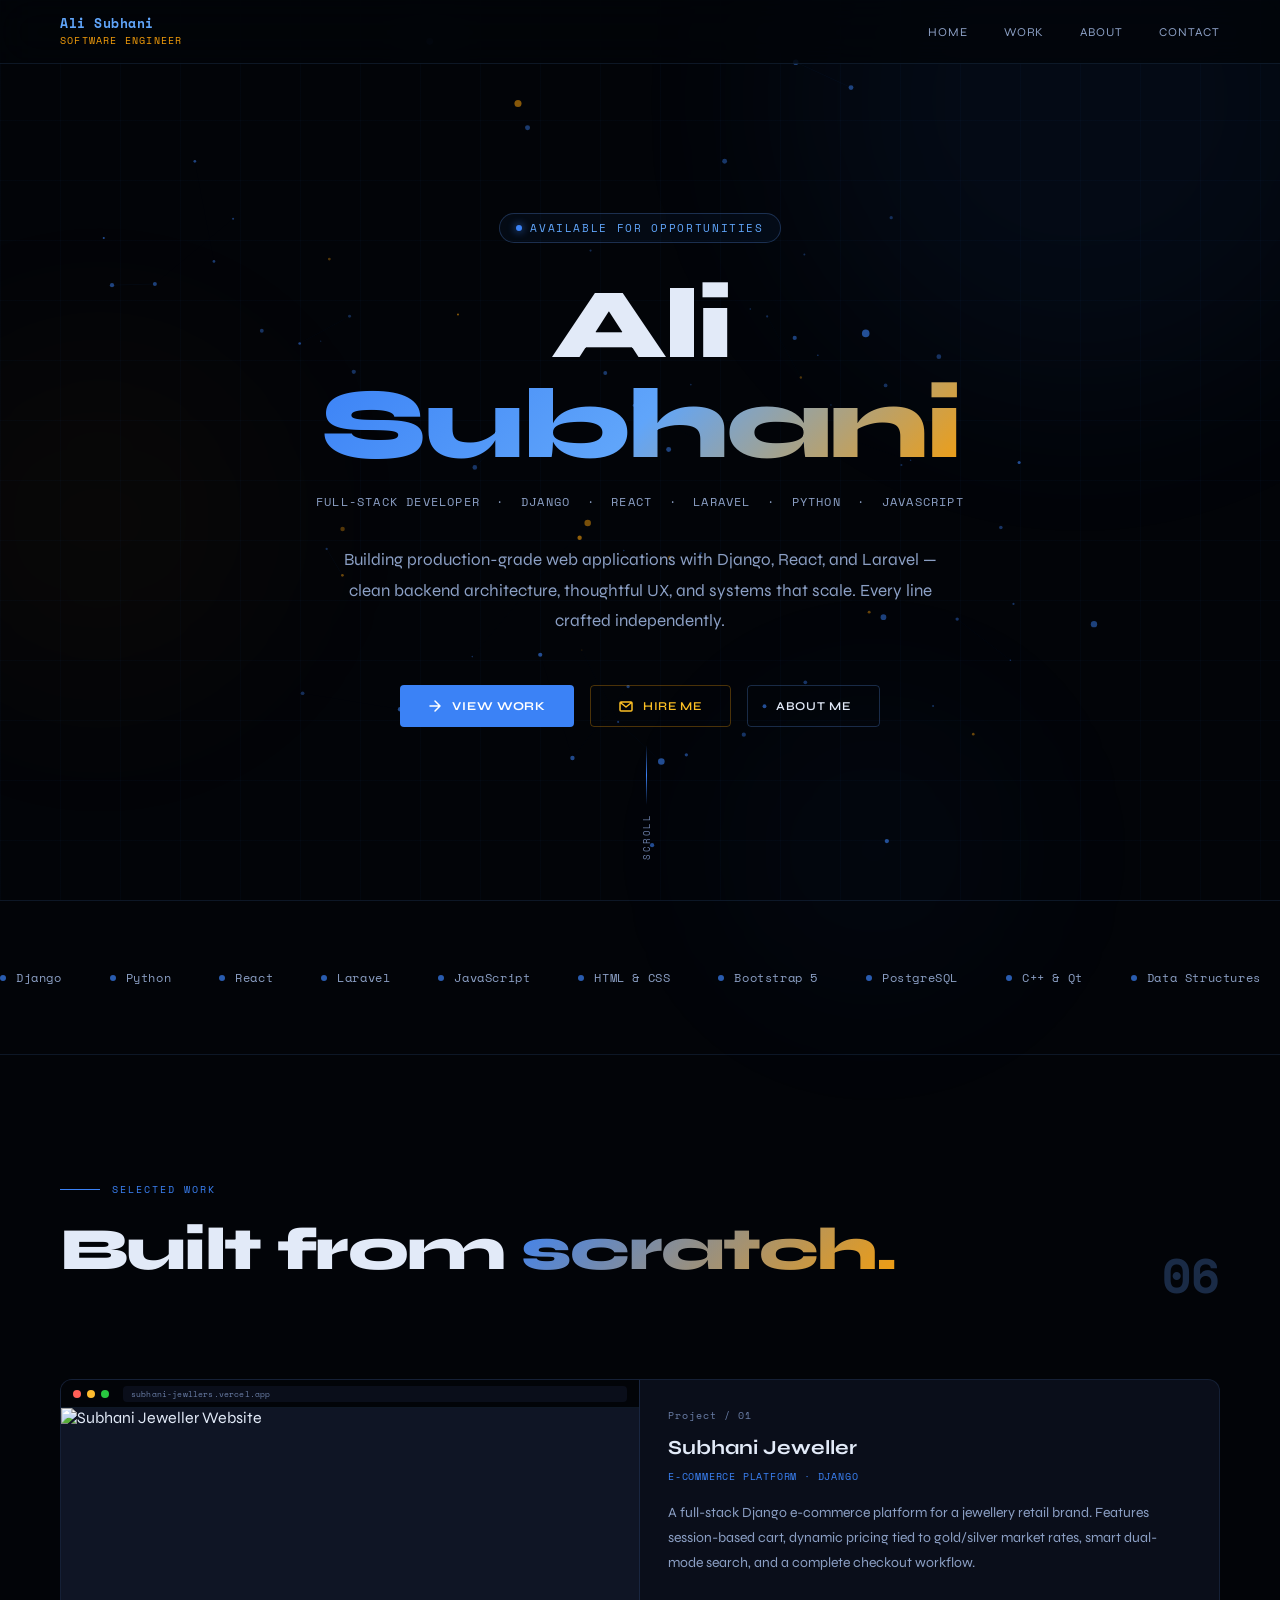
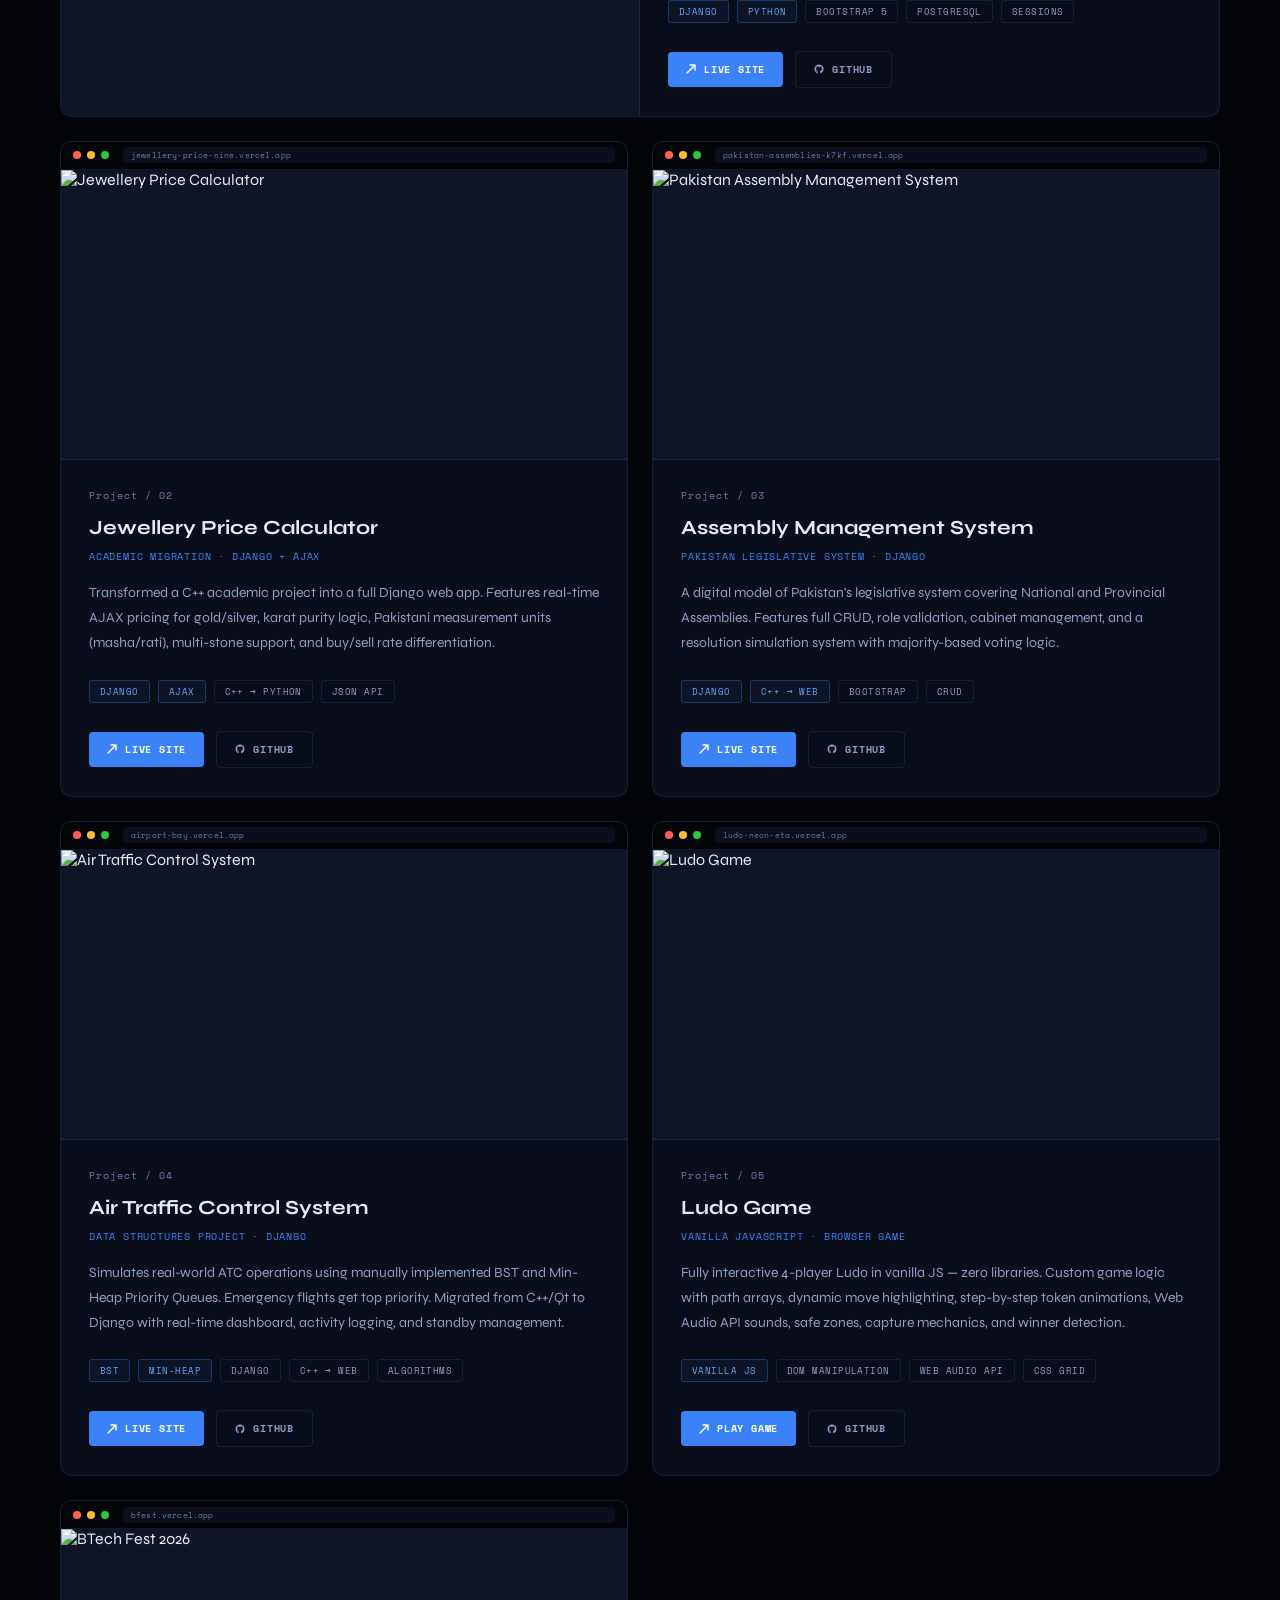
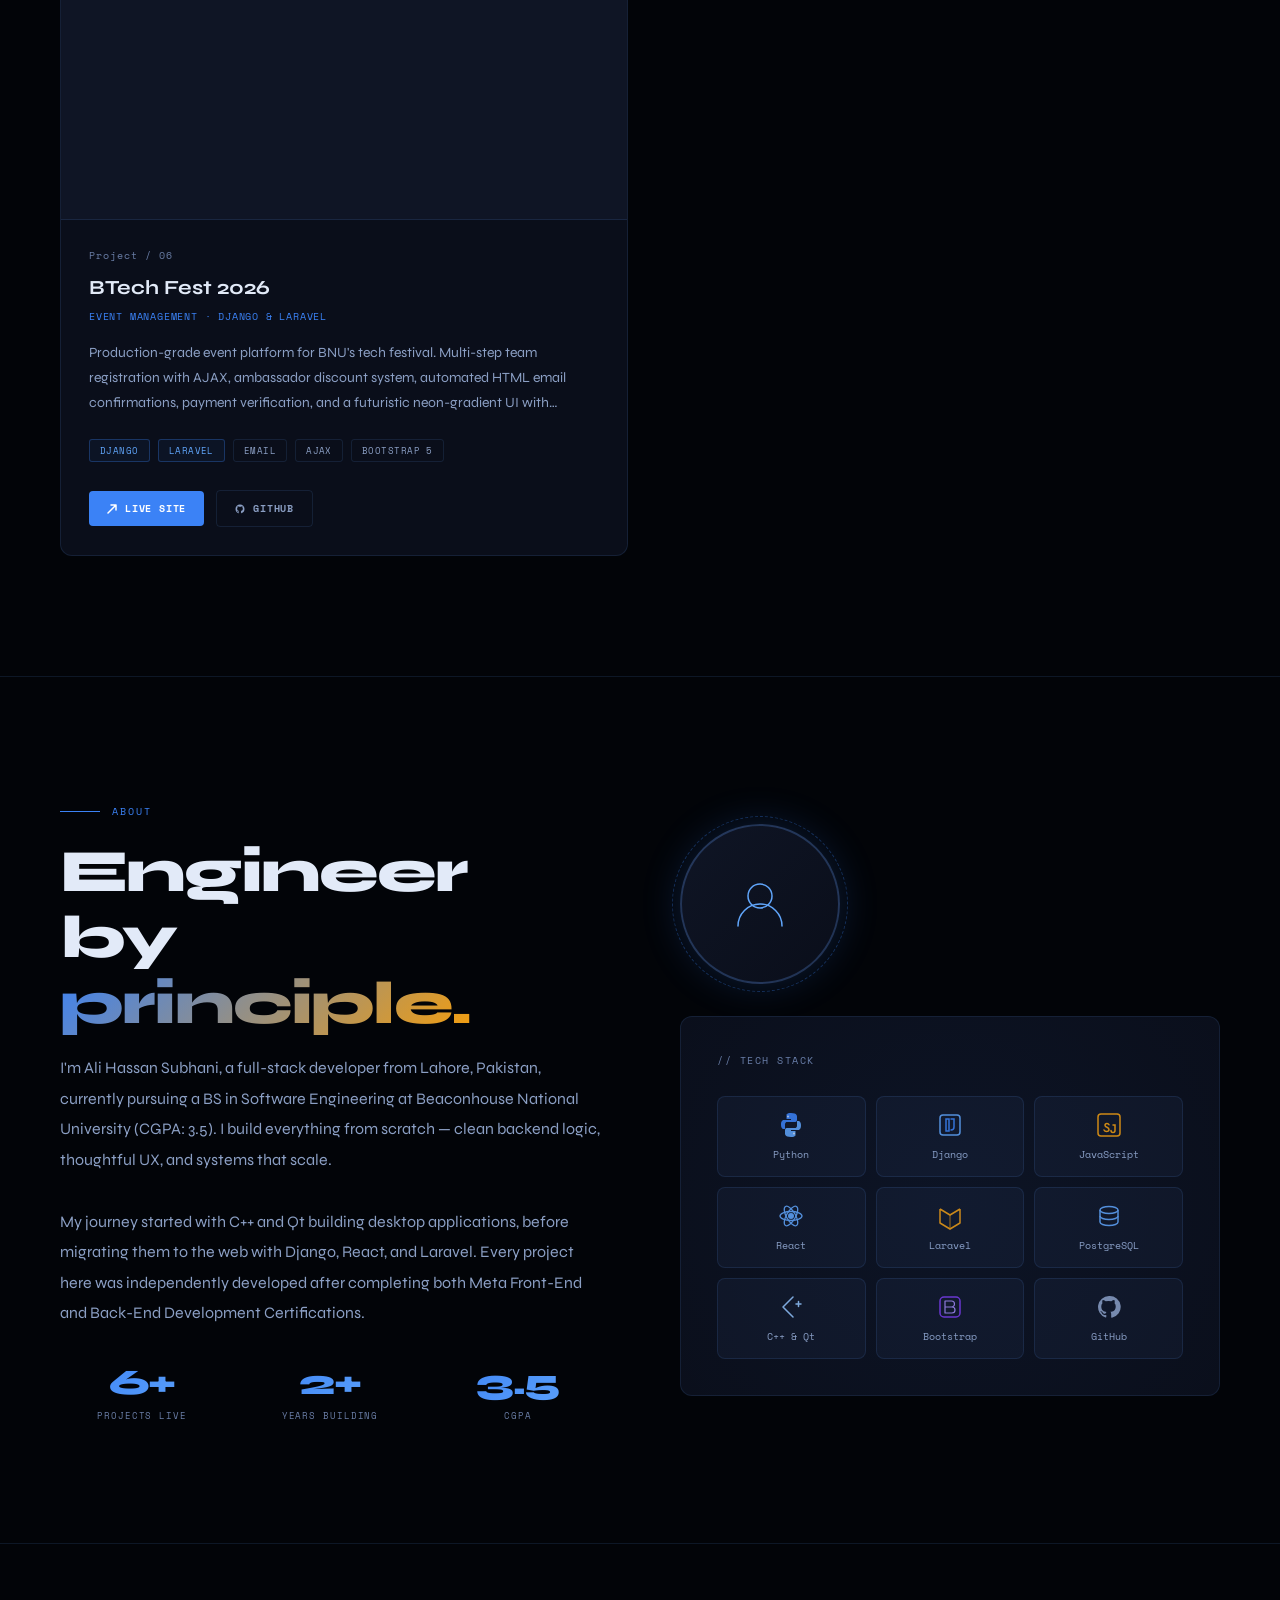
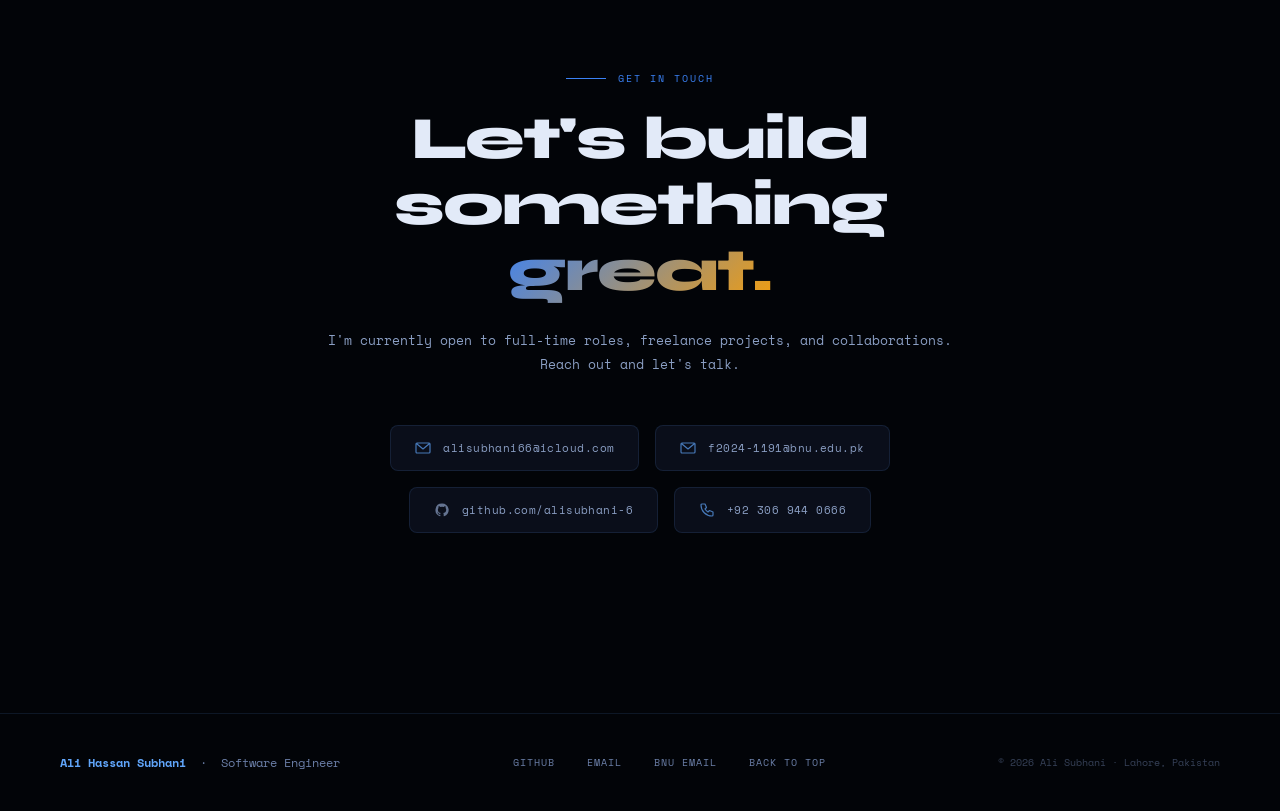
==== commit 0cde746a: "Initial commit" ====
--- a/index.html
+++ b/index.html
@@ -1,1338 +1,1775 @@
 <!DOCTYPE html>
 <html lang="en">
-
 <head>
-  <meta charset="UTF-8">
-  <meta name="viewport" content="width=device-width, initial-scale=1.0">
-  <title>LUDO</title>
-  <link href="https://fonts.googleapis.com/css2?family=Fredoka+One&family=Nunito:wght@400;600;700;800&display=swap"
-    rel="stylesheet">
-  <style>
-    :root {
-      --red: #e63946;
-      --green: #2d9e5f;
-      --blue: #1d6fa4;
-      --yellow: #f4b942;
-      --red-light: #fde8ea;
-      --green-light: #d4f0e3;
-      --blue-light: #d6eaf8;
-      --yellow-light: #fef9e7;
-      --bg: #1a1a2e;
-      --card: #16213e;
-      --border: #0f3460;
-      --text: #eaeaea;
-      --safe-gold: #f9c74f;
-      --shadow: 0 8px 32px rgba(0, 0, 0, 0.4);
-    }
-
-    * {
-      box-sizing: border-box;
-      margin: 0;
-      padding: 0;
-    }
-
-    body {
-      font-family: 'Nunito', sans-serif;
-      background: var(--bg);
-      min-height: 100vh;
-      display: flex;
-      flex-direction: column;
-      align-items: center;
-      padding: 16px;
-      background-image:
-        radial-gradient(ellipse at 20% 20%, #0f3460 0%, transparent 50%),
-        radial-gradient(ellipse at 80% 80%, #1d3557 0%, transparent 50%);
-    }
-
-    h1 {
-      font-family: 'Fredoka One', cursive;
-      font-size: clamp(1.8rem, 6vw, 2.6rem);
-      letter-spacing: 8px;
-      background: linear-gradient(135deg, var(--red), var(--yellow), var(--green), var(--blue));
-      -webkit-background-clip: text;
-      -webkit-text-fill-color: transparent;
-      background-clip: text;
-      margin-bottom: 12px;
-      filter: drop-shadow(0 2px 8px rgba(0, 0, 0, 0.4));
-    }
-
-    /* ── LAYOUT ── */
-    .layout {
-      display: flex;
-      gap: 18px;
-      align-items: flex-start;
-      width: 100%;
-      max-width: 780px;
-      justify-content: center;
-    }
-
-    /* ── BOARD ── */
-    .board-wrap {
-      display: flex;
-      flex-direction: column;
-      align-items: center;
-      gap: 10px;
-    }
-
-    .main {
-      width: min(540px, 95vw);
-      height: min(540px, 95vw);
-      border: 4px solid #0f3460;
-      display: grid;
-      grid-template-columns: repeat(15, 1fr);
-      grid-template-rows: repeat(15, 1fr);
-      border-radius: 12px;
-      overflow: hidden;
-      box-shadow: var(--shadow), 0 0 0 6px rgba(255, 255, 255, 0.04);
-      background: #fff;
-      flex-shrink: 0;
-    }
-
-    .main>* {
-      box-sizing: border-box;
-      display: flex;
-      justify-content: center;
-      align-items: center;
-    }
-
-    .inner {
-      border: 2px solid rgba(0, 0, 0, 0.15);
-      display: grid;
-      grid-template-columns: 1fr 1fr;
-      grid-template-rows: 1fr 1fr;
-      gap: 10px;
-      padding: 10px;
-    }
-
-    .inner:nth-child(1) {
-      grid-area: 1/1/7/7;
-      background: var(--red-light);
-      border-right: 3px solid rgba(0, 0, 0, 0.12);
-      border-bottom: 3px solid rgba(0, 0, 0, 0.12);
-    }
-
-    .inner:nth-child(2) {
-      grid-area: 1/10/7/16;
-      background: var(--green-light);
-      border-left: 3px solid rgba(0, 0, 0, 0.12);
-      border-bottom: 3px solid rgba(0, 0, 0, 0.12);
-    }
-
-    .inner:nth-child(3) {
-      grid-area: 10/1/16/7;
-      background: var(--blue-light);
-      border-right: 3px solid rgba(0, 0, 0, 0.12);
-      border-top: 3px solid rgba(0, 0, 0, 0.12);
-    }
-
-    .inner:nth-child(4) {
-      grid-area: 10/10/16/16;
-      background: var(--yellow-light);
-      border-left: 3px solid rgba(0, 0, 0, 0.12);
-      border-top: 3px solid rgba(0, 0, 0, 0.12);
-    }
-
-    .home-circle {
-      width: 100%;
-      height: 100%;
-      border-radius: 50%;
-      border: 3px solid rgba(0, 0, 0, 0.18);
-      background: rgba(255, 255, 255, 0.55);
-      box-shadow: inset 0 2px 6px rgba(0, 0, 0, 0.1);
-    }
-
-    .middle {
-      grid-area: 7/7/10/10;
-      background: linear-gradient(135deg, #1a1a2e, #16213e);
-      clip-path: polygon(50% 0%, 100% 50%, 50% 100%, 0% 50%);
-      border: none;
-      z-index: 2;
-    }
-
-    .middle h2 {
-      font-family: 'Fredoka One', cursive;
-      font-size: 0.7rem;
-      letter-spacing: 3px;
-      color: #fff;
-    }
-
-    .play-box {
-      border: none;
-      display: grid;
-      gap: 0;
-    }
-
-    .play-box:nth-of-type(6) {
-      grid-area: 7/1/10/7;
-      grid-template-columns: repeat(6, 1fr);
-      grid-template-rows: repeat(3, 1fr);
-    }
-
-    .play-box:nth-of-type(7) {
-      grid-area: 1/7/7/10;
-      grid-template-columns: repeat(3, 1fr);
-      grid-template-rows: repeat(6, 1fr);
-    }
-
-    .play-box:nth-of-type(8) {
-      grid-area: 7/10/10/16;
-      grid-template-columns: repeat(6, 1fr);
-      grid-template-rows: repeat(3, 1fr);
-    }
-
-    .play-box:nth-of-type(9) {
-      grid-area: 10/7/16/10;
-      grid-template-columns: repeat(3, 1fr);
-      grid-template-rows: repeat(6, 1fr);
-    }
-
-    .box {
-      width: 100%;
-      height: 100%;
-      border: 1px solid rgba(0, 0, 0, 0.1);
-      background: #fff;
-      cursor: default;
-      font-size: 0.6rem;
-      font-weight: 800;
-      font-family: 'Nunito', sans-serif;
-      position: relative;
-      overflow: hidden;
-    }
-
-    /* Colour corridors */
-    .play-box:nth-of-type(6) .box:nth-child(8),
-    .play-box:nth-of-type(6) .box:nth-child(9),
-    .play-box:nth-of-type(6) .box:nth-child(10),
-    .play-box:nth-of-type(6) .box:nth-child(11),
-    .play-box:nth-of-type(6) .box:nth-child(12) {
-      background: linear-gradient(135deg, #e63946, #c1121f);
-    }
-
-    .play-box:nth-of-type(7) .box:nth-child(5),
-    .play-box:nth-of-type(7) .box:nth-child(8),
-    .play-box:nth-of-type(7) .box:nth-child(11),
-    .play-box:nth-of-type(7) .box:nth-child(14),
-    .play-box:nth-of-type(7) .box:nth-child(17) {
-      background: linear-gradient(135deg, #2d9e5f, #1a7a45);
-    }
-
-    .play-box:nth-of-type(8) .box:nth-child(7),
-    .play-box:nth-of-type(8) .box:nth-child(8),
-    .play-box:nth-of-type(8) .box:nth-child(9),
-    .play-box:nth-of-type(8) .box:nth-child(10),
-    .play-box:nth-of-type(8) .box:nth-child(11) {
-      background: linear-gradient(135deg, #f4b942, #e09b1a);
-    }
-
-    .play-box:nth-of-type(9) .box:nth-child(2),
-    .play-box:nth-of-type(9) .box:nth-child(5),
-    .play-box:nth-of-type(9) .box:nth-child(8),
-    .play-box:nth-of-type(9) .box:nth-child(11),
-    .play-box:nth-of-type(9) .box:nth-child(14) {
-      background: linear-gradient(135deg, #1d6fa4, #0a4a7a);
-    }
-
-    /* Safe squares */
-    .play-box:nth-of-type(6) .box:nth-child(2),
-    .play-box:nth-of-type(6) .box:nth-child(15),
-    .play-box:nth-of-type(7) .box:nth-child(6),
-    .play-box:nth-of-type(7) .box:nth-child(7),
-    .play-box:nth-of-type(8) .box:nth-child(4),
-    .play-box:nth-of-type(8) .box:nth-child(17),
-    .play-box:nth-of-type(9) .box:nth-child(12),
-    .play-box:nth-of-type(9) .box:nth-child(13) {
-      background: linear-gradient(135deg, #f9c74f, #f3a712);
-    }
-
-    .box.highlight {
-      border: 3px solid #ff6b35 !important;
-      cursor: pointer;
-      z-index: 5;
-      animation: pulse 0.75s ease-in-out infinite alternate;
-    }
-
-    @keyframes pulse {
-      from {
-        box-shadow: 0 0 6px rgba(255, 107, 53, 0.5);
-      }
-
-      to {
-        box-shadow: 0 0 16px rgba(255, 107, 53, 1), 0 0 4px #fff;
-      }
-    }
-
-    /* ── TOKEN ── */
-    .token {
-      width: 76%;
-      height: 76%;
-      border-radius: 50%;
-      border: 2.5px solid rgba(255, 255, 255, 0.9);
-      display: flex;
-      align-items: center;
-      justify-content: center;
-      font-size: 0.58rem;
-      font-weight: 800;
-      color: #fff;
-      box-shadow: 0 2px 6px rgba(0, 0, 0, 0.4);
-      text-shadow: 0 1px 2px rgba(0, 0, 0, 0.5);
-      position: absolute;
-    }
-
-    .token.bounce {
-      animation: tokenBounce 0.4s cubic-bezier(0.34, 1.56, 0.64, 1);
-    }
-
-    @keyframes tokenBounce {
-      from {
-        transform: scale(0.4);
-        opacity: 0.5;
-      }
-
-      to {
-        transform: scale(1);
-        opacity: 1;
-      }
-    }
-
-    .token.captured {
-      animation: tokenCapture 0.32s ease forwards;
-    }
-
-    @keyframes tokenCapture {
-      0% {
-        transform: scale(1);
-        opacity: 1;
-      }
-
-      50% {
-        transform: scale(1.6);
-        opacity: 0.6;
-      }
-
-      100% {
-        transform: scale(0);
-        opacity: 0;
-      }
-    }
-
-    /* ── SIDE PANEL ── */
-    .side-panel {
-      display: flex;
-      flex-direction: column;
-      gap: 12px;
-      width: 195px;
-    }
-
-    .scoreboard {
-      background: var(--card);
-      border: 2px solid var(--border);
-      border-radius: 16px;
-      padding: 14px;
-      box-shadow: var(--shadow);
-    }
-
-    .scoreboard h3 {
-      font-family: 'Fredoka One', cursive;
-      font-size: 0.9rem;
-      color: var(--text);
-      letter-spacing: 2px;
-      margin-bottom: 10px;
-      text-align: center;
-    }
-
-    .score-row {
-      display: flex;
-      align-items: center;
-      gap: 8px;
-      padding: 5px 6px;
-      border-radius: 8px;
-      margin-bottom: 4px;
-      transition: background 0.3s;
-    }
-
-    .score-row.active-turn {
-      background: rgba(255, 255, 255, 0.07);
-    }
-
-    .score-dot {
-      width: 11px;
-      height: 11px;
-      border-radius: 50%;
-      flex-shrink: 0;
-    }
-
-    .score-name {
-      font-size: 0.75rem;
-      font-weight: 700;
-      color: var(--text);
-      flex: 1;
-    }
-
-    .score-pip {
-      font-size: 0.65rem;
-      color: #aaa;
-      letter-spacing: 1px;
-    }
-
-    .turn-arrow {
-      font-size: 0.65rem;
-      color: #f9c74f;
-      opacity: 0;
-      transition: opacity 0.2s;
-    }
-
-    .score-row.active-turn .turn-arrow {
-      opacity: 1;
-    }
-
-    .log-box {
-      background: var(--card);
-      border: 2px solid var(--border);
-      border-radius: 16px;
-      padding: 12px;
-      box-shadow: var(--shadow);
-    }
-
-    .log-box h3 {
-      font-family: 'Fredoka One', cursive;
-      font-size: 0.9rem;
-      color: var(--text);
-      letter-spacing: 2px;
-      margin-bottom: 8px;
-      text-align: center;
-    }
-
-    .log-list {
-      display: flex;
-      flex-direction: column;
-      gap: 4px;
-      max-height: 180px;
-      overflow-y: auto;
-      scrollbar-width: none;
-    }
-
-    .log-list::-webkit-scrollbar {
-      display: none;
-    }
-
-    .log-entry {
-      font-size: 0.68rem;
-      color: #bbb;
-      padding: 3px 7px;
-      border-radius: 6px;
-      background: rgba(255, 255, 255, 0.04);
-      animation: logSlide 0.3s ease;
-      border-left: 3px solid transparent;
-    }
-
-    @keyframes logSlide {
-      from {
-        opacity: 0;
-        transform: translateY(-5px);
-      }
-
-      to {
-        opacity: 1;
-        transform: translateY(0);
-      }
-    }
-
-    /* ── DICE PANEL ── */
-    .dice-panel {
-      display: flex;
-      align-items: center;
-      gap: 14px;
-      background: var(--card);
-      border: 2px solid var(--border);
-      border-radius: 20px;
-      padding: 12px 18px;
-      box-shadow: var(--shadow);
-      flex-wrap: wrap;
-      justify-content: center;
-      width: min(540px, 95vw);
-    }
-
-    .turn-label {
-      font-family: 'Fredoka One', cursive;
-      font-size: 1.1rem;
-      letter-spacing: 2px;
-      color: var(--text);
-      min-width: 100px;
-      text-align: center;
-      transition: color 0.4s;
-    }
-
-    .dice {
-      width: 52px;
-      height: 52px;
-      background: #fff;
-      border: 3px solid #333;
-      border-radius: 14px;
-      cursor: pointer;
-      font-size: 1.8rem;
-      font-weight: 800;
-      display: flex;
-      align-items: center;
-      justify-content: center;
-      box-shadow: 0 4px 14px rgba(0, 0, 0, 0.35);
-      transition: transform 0.12s, box-shadow 0.12s;
-      user-select: none;
-      color: #1a1a2e;
-    }
-
-    .dice:hover:not(:disabled) {
-      transform: scale(1.08) rotate(-4deg);
-      box-shadow: 0 6px 20px rgba(0, 0, 0, 0.45);
-    }
-
-    .dice:active:not(:disabled) {
-      transform: scale(0.94);
-    }
-
-    .dice:disabled {
-      opacity: 0.4;
-      cursor: not-allowed;
-    }
-
-    .dice.rolling {
-      animation: diceRoll 0.5s ease;
-    }
-
-    @keyframes diceRoll {
-      0% {
-        transform: rotate(0deg) scale(1);
-      }
-
-      25% {
-        transform: rotate(-20deg) scale(1.15);
-      }
-
-      50% {
-        transform: rotate(20deg) scale(0.9);
-      }
-
-      75% {
-        transform: rotate(-10deg) scale(1.1);
-      }
-
-      100% {
-        transform: rotate(0deg) scale(1);
-      }
-    }
-
-    .roll-flash {
-      font-family: 'Fredoka One', cursive;
-      font-size: 0.95rem;
-      color: var(--safe-gold);
-      min-width: 52px;
-      text-align: center;
-    }
-
-    /* ── RESET BUTTON ── */
-    .reset-btn {
-      background: linear-gradient(135deg, #e63946, #9d0208);
-      color: #fff;
-      border: none;
-      border-radius: 12px;
-      padding: 10px 18px;
-      font-size: 0.85rem;
-      font-family: 'Nunito', sans-serif;
-      font-weight: 800;
-      cursor: pointer;
-      letter-spacing: 1px;
-      transition: transform 0.15s, box-shadow 0.15s;
-      box-shadow: 0 4px 12px rgba(0, 0, 0, 0.3);
-      display: flex;
-      align-items: center;
-      gap: 6px;
-    }
-
-    .reset-btn:hover {
-      transform: translateY(-2px);
-      box-shadow: 0 6px 16px rgba(0, 0, 0, 0.4);
-    }
-
-    .reset-btn:active {
-      transform: scale(0.96);
-    }
-
-    /* ── TOAST ── */
-    .toast {
-      position: fixed;
-      bottom: 24px;
-      left: 50%;
-      transform: translateX(-50%) translateY(80px);
-      background: #1a1a2e;
-      border: 2px solid var(--border);
-      color: var(--text);
-      padding: 10px 22px;
-      border-radius: 30px;
-      font-family: 'Fredoka One', cursive;
-      font-size: 0.95rem;
-      letter-spacing: 1px;
-      box-shadow: 0 6px 24px rgba(0, 0, 0, 0.5);
-      transition: transform 0.35s cubic-bezier(0.34, 1.56, 0.64, 1), opacity 0.35s;
-      opacity: 0;
-      z-index: 200;
-      pointer-events: none;
-    }
-
-    .toast.show {
-      transform: translateX(-50%) translateY(0);
-      opacity: 1;
-    }
-
-    /* ── WINNER OVERLAY ── */
-    .winner-overlay {
-      display: none;
-      position: fixed;
-      inset: 0;
-      background: rgba(0, 0, 0, 0.78);
-      z-index: 100;
-      align-items: center;
-      justify-content: center;
-      flex-direction: column;
-    }
-
-    .winner-overlay.show {
-      display: flex;
-    }
-
-    .winner-card {
-      background: var(--card);
-      border: 3px solid var(--border);
-      border-radius: 24px;
-      padding: 36px 56px;
-      text-align: center;
-      box-shadow: 0 20px 60px rgba(0, 0, 0, 0.6);
-      animation: popIn 0.4s cubic-bezier(0.34, 1.56, 0.64, 1);
-    }
-
-    @keyframes popIn {
-      from {
-        transform: scale(0.5);
-        opacity: 0;
-      }
-
-      to {
-        transform: scale(1);
-        opacity: 1;
-      }
-    }
-
-    .winner-card h2 {
-      font-family: 'Fredoka One', cursive;
-      font-size: 2.2rem;
-      color: var(--safe-gold);
-      margin-bottom: 8px;
-    }
-
-    .winner-card p {
-      color: var(--text);
-      font-size: 1rem;
-      margin-bottom: 18px;
-    }
-
-    .restart-btn {
-      background: linear-gradient(135deg, var(--blue), #0a4a7a);
-      color: #fff;
-      border: none;
-      border-radius: 12px;
-      padding: 11px 28px;
-      font-size: 0.95rem;
-      font-family: 'Nunito', sans-serif;
-      font-weight: 800;
-      cursor: pointer;
-      letter-spacing: 1px;
-      transition: transform 0.15s, box-shadow 0.15s;
-      box-shadow: 0 4px 12px rgba(0, 0, 0, 0.3);
-    }
-
-    .restart-btn:hover {
-      transform: translateY(-2px);
-      box-shadow: 0 6px 16px rgba(0, 0, 0, 0.4);
-    }
-
-    /* ── CONFETTI ── */
-    .confetti-piece {
-      position: fixed;
-      top: -10px;
-      border-radius: 2px;
-      opacity: 0.9;
-      pointer-events: none;
-      z-index: 300;
-      animation: confettiFall linear forwards;
-    }
-
-    @keyframes confettiFall {
-      0% {
-        transform: translateY(0) rotate(0deg);
-        opacity: 1;
-      }
-
-      100% {
-        transform: translateY(110vh) rotate(720deg);
-        opacity: 0;
-      }
-    }
-
-    /* ── MOBILE: stack board on top, side panel below ── */
-    @media (max-width: 720px) {
-      .layout {
-        flex-direction: column;
-        align-items: center;
-        gap: 12px;
-      }
-
-      .side-panel {
-        width: min(540px, 95vw);
-        flex-direction: row;
-        flex-wrap: wrap;
-        gap: 10px;
-      }
-
-      .scoreboard {
-        flex: 1;
-        min-width: 160px;
-      }
-
-      .log-box {
-        flex: 1;
-        min-width: 160px;
-      }
-
-      .log-list {
-        max-height: 120px;
-      }
-    }
-  </style>
+<meta charset="UTF-8">
+<meta name="viewport" content="width=device-width, initial-scale=1.0">
+<title>Ali Subhani — Full-Stack Developer</title>
+<meta name="description" content="Ali Hassan Subhani — Full-Stack Developer from Pakistan. Building production-grade web applications with Django, React, Laravel, Python, and JavaScript.">
+<meta property="og:title" content="Ali Subhani — Full-Stack Developer">
+<meta property="og:description" content="Building production-grade web applications with Django, React, Laravel, Python, and JavaScript.">
+<meta property="og:type" content="website">
+<link href="https://fonts.googleapis.com/css2?family=Syne:wght@400;500;600;700;800&family=Space+Mono:wght@400;700&display=swap" rel="stylesheet">
+<style>
+  :root {
+    --bg: #020408;
+    --surface: #0a0e1a;
+    --surface2: #0f1525;
+    --border: rgba(100,160,255,0.12);
+    --border2: rgba(100,160,255,0.25);
+    --accent: #3b82f6;
+    --accent2: #60a5fa;
+    --accent3: #93c5fd;
+    --gold: #f59e0b;
+    --gold2: #fbbf24;
+    --text: #e2eaf8;
+    --muted: #6b7fa8;
+    --muted2: #8b9fc4;
+    --glow: rgba(59,130,246,0.15);
+    --glow2: rgba(59,130,246,0.08);
+  }
+
+  * { margin: 0; padding: 0; box-sizing: border-box; }
+  html { scroll-behavior: smooth; }
+
+  body {
+    background: var(--bg);
+    color: var(--text);
+    font-family: 'Syne', sans-serif;
+    overflow-x: hidden;
+  }
+
+  /* Grid bg */
+  .grid-bg {
+    position: fixed;
+    inset: 0;
+    background-image:
+      linear-gradient(rgba(59,130,246,0.03) 1px, transparent 1px),
+      linear-gradient(90deg, rgba(59,130,246,0.03) 1px, transparent 1px);
+    background-size: 60px 60px;
+    pointer-events: none;
+    z-index: 0;
+  }
+
+  .orb {
+    position: fixed;
+    border-radius: 50%;
+    filter: blur(100px);
+    pointer-events: none;
+    z-index: 0;
+    opacity: 0.4;
+  }
+  .orb1 { width: 600px; height: 600px; background: rgba(59,130,246,0.15); top: -200px; right: -100px; animation: orb-drift 20s ease-in-out infinite; }
+  .orb2 { width: 400px; height: 400px; background: rgba(245,158,11,0.08); bottom: 20%; left: -100px; animation: orb-drift 25s ease-in-out infinite reverse; }
+  .orb3 { width: 300px; height: 300px; background: rgba(59,130,246,0.1); bottom: -100px; right: 20%; animation: orb-drift 18s ease-in-out infinite 5s; }
+
+  @keyframes orb-drift {
+    0%, 100% { transform: translate(0, 0) scale(1); }
+    33% { transform: translate(30px, -40px) scale(1.05); }
+    66% { transform: translate(-20px, 20px) scale(0.95); }
+  }
+
+  /* ===================== NAV ===================== */
+  nav {
+    position: fixed;
+    top: 0; left: 0; right: 0;
+    z-index: 100;
+    padding: 0 60px;
+    height: 64px;
+    display: flex;
+    justify-content: space-between;
+    align-items: center;
+    backdrop-filter: blur(20px);
+    background: rgba(2,4,8,0.75);
+    border-bottom: 1px solid var(--border);
+    transition: padding 0.3s;
+  }
+
+  .nav-logo {
+    font-family: 'Space Mono', monospace;
+    font-size: 12px;
+    color: var(--muted2);
+    letter-spacing: 0.06em;
+    line-height: 1.4;
+    flex-shrink: 0;
+  }
+  .nav-logo strong {
+    display: block;
+    font-size: 13px;
+    color: var(--accent2);
+    letter-spacing: 0.04em;
+  }
+  .nav-logo span {
+    font-size: 10px;
+    color: var(--gold);
+    letter-spacing: 0.12em;
+    text-transform: uppercase;
+  }
+
+  .nav-links {
+    display: flex;
+    gap: 36px;
+    align-items: center;
+  }
+  .nav-links a {
+    font-size: 12px;
+    color: var(--muted2);
+    text-decoration: none;
+    letter-spacing: 0.08em;
+    text-transform: uppercase;
+    transition: color 0.2s;
+    position: relative;
+    white-space: nowrap;
+  }
+  .nav-links a::after {
+    content: '';
+    position: absolute;
+    bottom: -4px; left: 0; right: 0;
+    height: 1px;
+    background: var(--accent);
+    transform: scaleX(0);
+    transition: transform 0.3s;
+  }
+  .nav-links a:hover { color: var(--accent2); }
+  .nav-links a:hover::after { transform: scaleX(1); }
+
+  /* Hamburger */
+  .nav-hamburger {
+    display: none;
+    flex-direction: column;
+    gap: 5px;
+    cursor: pointer;
+    padding: 6px;
+    border: 1px solid var(--border);
+    border-radius: 6px;
+    background: transparent;
+    transition: border-color 0.2s;
+    flex-shrink: 0;
+  }
+  .nav-hamburger:hover { border-color: var(--accent); }
+  .nav-hamburger span {
+    display: block;
+    width: 20px;
+    height: 1.5px;
+    background: var(--muted2);
+    border-radius: 2px;
+    transition: all 0.3s;
+  }
+  .nav-hamburger.open span:nth-child(1) { transform: translateY(6.5px) rotate(45deg); }
+  .nav-hamburger.open span:nth-child(2) { opacity: 0; transform: scaleX(0); }
+  .nav-hamburger.open span:nth-child(3) { transform: translateY(-6.5px) rotate(-45deg); }
+
+  /* Mobile drawer */
+  .nav-drawer {
+    display: none;
+    position: fixed;
+    top: 64px; left: 0; right: 0;
+    background: rgba(2,4,8,0.97);
+    backdrop-filter: blur(24px);
+    border-bottom: 1px solid var(--border);
+    z-index: 99;
+    flex-direction: column;
+    padding: 24px 28px;
+    gap: 4px;
+    transform: translateY(-100%);
+    opacity: 0;
+    transition: transform 0.35s cubic-bezier(0.23,1,0.32,1), opacity 0.35s;
+  }
+  .nav-drawer.open {
+    transform: translateY(0);
+    opacity: 1;
+  }
+  .nav-drawer a {
+    font-family: 'Space Mono', monospace;
+    font-size: 13px;
+    color: var(--muted2);
+    text-decoration: none;
+    letter-spacing: 0.1em;
+    text-transform: uppercase;
+    padding: 14px 0;
+    border-bottom: 1px solid var(--border);
+    display: flex;
+    align-items: center;
+    justify-content: space-between;
+    transition: color 0.2s;
+  }
+  .nav-drawer a:last-child { border-bottom: none; }
+  .nav-drawer a:hover { color: var(--accent2); }
+  .nav-drawer a::after { content: '→'; font-size: 11px; color: var(--accent); }
+
+  /* HERO */
+  #hero {
+    position: relative;
+    min-height: 100vh;
+    display: flex;
+    align-items: center;
+    justify-content: center;
+    z-index: 1;
+    padding: 100px 60px 60px;
+  }
+
+  .hero-inner {
+    max-width: 900px;
+    text-align: center;
+  }
+
+  .hero-tag {
+    display: inline-flex;
+    align-items: center;
+    gap: 8px;
+    font-family: 'Space Mono', monospace;
+    font-size: 11px;
+    color: var(--accent2);
+    letter-spacing: 0.15em;
+    text-transform: uppercase;
+    border: 1px solid var(--border2);
+    padding: 6px 16px;
+    border-radius: 100px;
+    margin-bottom: 32px;
+    background: rgba(59,130,246,0.05);
+    animation: fade-up 0.8s ease both;
+  }
+  .hero-tag::before {
+    content: '';
+    width: 6px; height: 6px;
+    background: var(--accent);
+    border-radius: 50%;
+    box-shadow: 0 0 8px var(--accent);
+    animation: pulse-dot 2s infinite;
+  }
+
+  @keyframes pulse-dot {
+    0%, 100% { opacity: 1; }
+    50% { opacity: 0.3; }
+  }
+
+  .hero-name {
+    font-size: clamp(56px, 8vw, 100px);
+    font-weight: 800;
+    line-height: 1;
+    letter-spacing: -0.03em;
+    margin-bottom: 16px;
+    animation: fade-up 0.8s ease 0.1s both;
+  }
+  .hero-name .line1 { color: var(--text); display: block; }
+  .hero-name .line2 {
+    display: block;
+    background: linear-gradient(135deg, var(--accent), var(--accent2), var(--gold));
+    -webkit-background-clip: text;
+    -webkit-text-fill-color: transparent;
+    background-clip: text;
+  }
+
+  .hero-role {
+    font-family: 'Space Mono', monospace;
+    font-size: 12px;
+    color: var(--muted2);
+    letter-spacing: 0.1em;
+    text-transform: uppercase;
+    margin-bottom: 32px;
+    animation: fade-up 0.8s ease 0.2s both;
+    line-height: 1.8;
+  }
+
+  .hero-desc {
+    font-size: 17px;
+    color: var(--muted2);
+    line-height: 1.8;
+    max-width: 620px;
+    margin: 0 auto 48px;
+    animation: fade-up 0.8s ease 0.3s both;
+    font-weight: 400;
+  }
+
+  .hero-cta {
+    display: flex;
+    gap: 16px;
+    justify-content: center;
+    flex-wrap: wrap;
+    animation: fade-up 0.8s ease 0.4s both;
+  }
+
+  .btn-primary {
+    display: inline-flex;
+    align-items: center;
+    gap: 10px;
+    background: var(--accent);
+    color: #fff;
+    text-decoration: none;
+    font-weight: 700;
+    font-size: 12px;
+    letter-spacing: 0.06em;
+    text-transform: uppercase;
+    padding: 13px 28px;
+    border-radius: 4px;
+    transition: all 0.3s;
+    border: none;
+    position: relative;
+    overflow: hidden;
+  }
+  .btn-primary::before {
+    content: '';
+    position: absolute;
+    inset: 0;
+    background: linear-gradient(135deg, rgba(255,255,255,0.15), transparent);
+    opacity: 0;
+    transition: opacity 0.3s;
+  }
+  .btn-primary:hover { transform: translateY(-2px); box-shadow: 0 8px 30px rgba(59,130,246,0.4); }
+  .btn-primary:hover::before { opacity: 1; }
+
+  .btn-outline {
+    display: inline-flex;
+    align-items: center;
+    gap: 10px;
+    background: transparent;
+    color: var(--text);
+    text-decoration: none;
+    font-weight: 600;
+    font-size: 12px;
+    letter-spacing: 0.06em;
+    text-transform: uppercase;
+    padding: 13px 28px;
+    border-radius: 4px;
+    border: 1px solid var(--border2);
+    transition: all 0.3s;
+  }
+  .btn-outline:hover { border-color: var(--accent2); color: var(--accent2); background: rgba(59,130,246,0.05); transform: translateY(-2px); }
+
+  .btn-cv {
+    display: inline-flex;
+    align-items: center;
+    gap: 10px;
+    background: transparent;
+    color: var(--gold2);
+    text-decoration: none;
+    font-weight: 600;
+    font-size: 12px;
+    letter-spacing: 0.06em;
+    text-transform: uppercase;
+    padding: 13px 28px;
+    border-radius: 4px;
+    border: 1px solid rgba(245,158,11,0.3);
+    transition: all 0.3s;
+  }
+  .btn-cv:hover { border-color: var(--gold2); background: rgba(245,158,11,0.05); transform: translateY(-2px); box-shadow: 0 8px 20px rgba(245,158,11,0.15); }
+
+  /* Scroll indicator */
+  .scroll-hint {
+    position: absolute;
+    bottom: 40px;
+    left: 50%;
+    transform: translateX(-50%);
+    display: flex;
+    flex-direction: column;
+    align-items: center;
+    gap: 8px;
+    animation: fade-up 1s ease 1s both;
+  }
+  .scroll-line {
+    width: 1px;
+    height: 60px;
+    background: linear-gradient(to bottom, transparent, var(--accent), transparent);
+    animation: scroll-line 2s ease-in-out infinite;
+  }
+  @keyframes scroll-line {
+    0% { transform: scaleY(0); transform-origin: top; }
+    50% { transform: scaleY(1); transform-origin: top; }
+    51% { transform: scaleY(1); transform-origin: bottom; }
+    100% { transform: scaleY(0); transform-origin: bottom; }
+  }
+  .scroll-label {
+    font-family: 'Space Mono', monospace;
+    font-size: 9px;
+    color: var(--muted);
+    letter-spacing: 0.2em;
+    text-transform: uppercase;
+    writing-mode: vertical-rl;
+    transform: rotate(180deg);
+  }
+
+  #canvas-3d {
+    position: fixed;
+    inset: 0;
+    z-index: 0;
+    pointer-events: none;
+  }
+
+  section { position: relative; z-index: 1; }
+
+  .section-label {
+    display: inline-flex;
+    align-items: center;
+    gap: 12px;
+    font-family: 'Space Mono', monospace;
+    font-size: 10px;
+    color: var(--accent);
+    letter-spacing: 0.2em;
+    text-transform: uppercase;
+    margin-bottom: 20px;
+  }
+  .section-label::before {
+    content: '';
+    width: 40px;
+    height: 1px;
+    background: var(--accent);
+  }
+
+  .section-title {
+    font-size: clamp(36px, 5vw, 60px);
+    font-weight: 800;
+    letter-spacing: -0.03em;
+    line-height: 1.1;
+    margin-bottom: 16px;
+  }
+  .section-title em {
+    font-style: normal;
+    background: linear-gradient(135deg, var(--accent), var(--gold));
+    -webkit-background-clip: text;
+    -webkit-text-fill-color: transparent;
+    background-clip: text;
+  }
+
+  /* SKILLS STRIP */
+  #skills {
+    padding: 60px 0;
+    overflow: hidden;
+    border-top: 1px solid var(--border);
+    border-bottom: 1px solid var(--border);
+  }
+  .skills-track {
+    display: flex;
+    gap: 48px;
+    animation: scroll-track 28s linear infinite;
+    width: max-content;
+  }
+  .skills-track:hover { animation-play-state: paused; }
+  @keyframes scroll-track {
+    from { transform: translateX(0); }
+    to { transform: translateX(-50%); }
+  }
+  .skill-badge {
+    display: inline-flex;
+    align-items: center;
+    gap: 10px;
+    font-family: 'Space Mono', monospace;
+    font-size: 12px;
+    color: var(--muted2);
+    letter-spacing: 0.05em;
+    white-space: nowrap;
+    padding: 8px 0;
+  }
+  .skill-badge .sb-dot {
+    width: 6px; height: 6px;
+    background: var(--accent);
+    border-radius: 50%;
+    opacity: 0.7;
+    flex-shrink: 0;
+  }
+
+  /* PROJECTS */
+  #projects { padding: 120px 60px; }
+  .projects-header {
+    display: flex;
+    justify-content: space-between;
+    align-items: flex-end;
+    margin-bottom: 80px;
+  }
+  .projects-count {
+    font-family: 'Space Mono', monospace;
+    font-size: 48px;
+    font-weight: 700;
+    color: var(--border2);
+    line-height: 1;
+  }
+
+  .projects-grid {
+    display: grid;
+    grid-template-columns: repeat(auto-fill, minmax(380px, 1fr));
+    gap: 24px;
+  }
+
+  .project-card {
+    position: relative;
+    background: var(--surface);
+    border: 1px solid var(--border);
+    border-radius: 12px;
+    padding: 0;
+    cursor: pointer;
+    transition: all 0.4s cubic-bezier(0.23, 1, 0.32, 1);
+    overflow: hidden;
+  }
+  .project-card::before {
+    content: '';
+    position: absolute;
+    inset: -1px;
+    border-radius: 12px;
+    background: linear-gradient(135deg, var(--accent), var(--gold), transparent);
+    opacity: 0;
+    transition: opacity 0.4s;
+    z-index: -1;
+  }
+  .project-card:hover { transform: translateY(-8px) scale(1.01); border-color: transparent; box-shadow: 0 30px 80px rgba(0,0,0,0.5), 0 0 0 1px var(--accent); }
+  .project-card:hover::before { opacity: 0.5; }
+
+  .project-preview {
+    position: relative;
+    width: 100%;
+    aspect-ratio: 16/9;
+    background: var(--surface2);
+    overflow: hidden;
+    border-bottom: 1px solid var(--border);
+  }
+
+  .project-preview img {
+    position: absolute;
+    top: 28px; left: 0; right: 0; bottom: 0;
+    width: 100%;
+    height: calc(100% - 28px);
+    object-fit: cover;
+    object-position: top;
+    transition: transform 0.5s ease;
+  }
+  .project-card:hover .project-preview img { transform: scale(1.04); }
+
+  .browser-chrome {
+    position: absolute;
+    top: 0; left: 0; right: 0;
+    height: 28px;
+    background: var(--bg);
+    border-bottom: 1px solid var(--border);
+    display: flex;
+    align-items: center;
+    padding: 0 12px;
+    gap: 6px;
+    z-index: 2;
+  }
+  .browser-dot { width: 8px; height: 8px; border-radius: 50%; flex-shrink: 0; }
+  .bd-red { background: #ff5f57; }
+  .bd-yellow { background: #febc2e; }
+  .bd-green { background: #28c840; }
+  .browser-url {
+    flex: 1;
+    margin-left: 8px;
+    background: var(--surface);
+    border-radius: 4px;
+    height: 16px;
+    font-family: 'Space Mono', monospace;
+    font-size: 8px;
+    color: var(--muted);
+    display: flex;
+    align-items: center;
+    padding: 0 8px;
+    overflow: hidden;
+    white-space: nowrap;
+    letter-spacing: 0.02em;
+  }
+
+  .project-body { padding: 28px; }
+
+  .project-number {
+    font-family: 'Space Mono', monospace;
+    font-size: 10px;
+    color: var(--muted);
+    letter-spacing: 0.1em;
+    margin-bottom: 12px;
+  }
+
+  .project-title {
+    font-size: 20px;
+    font-weight: 700;
+    color: var(--text);
+    margin-bottom: 8px;
+    line-height: 1.3;
+  }
+
+  .project-sub {
+    font-family: 'Space Mono', monospace;
+    font-size: 10px;
+    color: var(--accent);
+    letter-spacing: 0.08em;
+    text-transform: uppercase;
+    margin-bottom: 16px;
+  }
+
+  .project-desc {
+    font-size: 14px;
+    color: var(--muted2);
+    line-height: 1.8;
+    margin-bottom: 24px;
+    display: -webkit-box;
+    -webkit-line-clamp: 3;
+    -webkit-box-orient: vertical;
+    overflow: hidden;
+  }
+
+  .project-tags {
+    display: flex;
+    flex-wrap: wrap;
+    gap: 8px;
+    margin-bottom: 28px;
+  }
+
+  .tag {
+    font-family: 'Space Mono', monospace;
+    font-size: 9px;
+    color: var(--muted2);
+    border: 1px solid var(--border);
+    padding: 4px 10px;
+    border-radius: 3px;
+    letter-spacing: 0.05em;
+    text-transform: uppercase;
+  }
+  .tag.highlight { border-color: rgba(59,130,246,0.3); color: var(--accent2); background: rgba(59,130,246,0.05); }
+
+  .project-links { display: flex; gap: 12px; align-items: center; }
+
+  .link-btn {
+    display: inline-flex;
+    align-items: center;
+    gap: 8px;
+    font-family: 'Space Mono', monospace;
+    font-size: 10px;
+    letter-spacing: 0.08em;
+    text-transform: uppercase;
+    text-decoration: none;
+    padding: 10px 18px;
+    border-radius: 4px;
+    transition: all 0.3s;
+    font-weight: 700;
+  }
+  .link-live { background: var(--accent); color: #fff; }
+  .link-live:hover { background: var(--accent2); transform: translateY(-1px); box-shadow: 0 4px 16px rgba(59,130,246,0.4); }
+  .link-gh { background: transparent; color: var(--muted2); border: 1px solid var(--border); }
+  .link-gh:hover { border-color: var(--border2); color: var(--text); transform: translateY(-1px); }
+
+  /* Featured card */
+  .project-card.featured { grid-column: span 2; }
+  .project-card.featured .projects-grid-inner {
+    display: grid;
+    grid-template-columns: 1fr 1fr;
+    gap: 0;
+  }
+  .project-card.featured .project-preview {
+    aspect-ratio: unset;
+    height: 100%;
+    min-height: 260px;
+    border-bottom: none;
+    border-right: 1px solid var(--border);
+  }
+
+  /* ABOUT */
+  #about {
+    padding: 120px 60px;
+    border-top: 1px solid var(--border);
+  }
+  .about-grid {
+    display: grid;
+    grid-template-columns: 1fr 1fr;
+    gap: 80px;
+    align-items: center;
+  }
+  .about-desc {
+    font-size: 16px;
+    color: var(--muted2);
+    line-height: 1.9;
+    margin-bottom: 32px;
+    font-weight: 400;
+  }
+  .about-stats {
+    display: grid;
+    grid-template-columns: repeat(3, 1fr);
+    gap: 24px;
+    margin-top: 8px;
+  }
+  .stat-item { text-align: center; }
+  .stat-num {
+    font-size: 36px;
+    font-weight: 800;
+    letter-spacing: -0.03em;
+    background: linear-gradient(135deg, var(--accent), var(--accent2));
+    -webkit-background-clip: text;
+    -webkit-text-fill-color: transparent;
+    background-clip: text;
+    display: block;
+  }
+  .stat-label {
+    font-family: 'Space Mono', monospace;
+    font-size: 9px;
+    color: var(--muted);
+    letter-spacing: 0.1em;
+    text-transform: uppercase;
+    margin-top: 4px;
+  }
+
+  /* Profile photo */
+  .profile-photo-wrap {
+    position: relative;
+    margin-bottom: 32px;
+    display: inline-block;
+  }
+  .profile-photo {
+    width: 160px;
+    height: 160px;
+    border-radius: 50%;
+    object-fit: cover;
+    object-position: top;
+    border: 2px solid var(--border2);
+    display: block;
+    box-shadow: 0 0 40px rgba(59,130,246,0.2);
+  }
+  .profile-photo-ring {
+    position: absolute;
+    inset: -8px;
+    border-radius: 50%;
+    border: 1px dashed rgba(59,130,246,0.3);
+    animation: spin 20s linear infinite;
+  }
+  @keyframes spin { from { transform: rotate(0deg); } to { transform: rotate(360deg); } }
+
+  .about-right { display: flex; flex-direction: column; align-items: flex-start; }
+
+  .tech-panel {
+    background: var(--surface);
+    border: 1px solid var(--border);
+    border-radius: 12px;
+    padding: 36px;
+    position: relative;
+    overflow: hidden;
+    width: 100%;
+  }
+  .tech-panel::after {
+    content: '';
+    position: absolute;
+    top: -50%; left: -50%;
+    width: 200%; height: 200%;
+    background: radial-gradient(circle at 50% 50%, rgba(59,130,246,0.05) 0%, transparent 60%);
+    pointer-events: none;
+  }
+  .tech-title {
+    font-family: 'Space Mono', monospace;
+    font-size: 10px;
+    color: var(--muted);
+    letter-spacing: 0.15em;
+    text-transform: uppercase;
+    margin-bottom: 28px;
+  }
+  .tech-grid { display: grid; grid-template-columns: repeat(3, 1fr); gap: 10px; }
+  .tech-item {
+    background: var(--surface2);
+    border: 1px solid var(--border);
+    border-radius: 8px;
+    padding: 14px 10px;
+    text-align: center;
+    transition: all 0.3s;
+  }
+  .tech-item:hover { border-color: var(--accent); background: rgba(59,130,246,0.05); transform: translateY(-3px); }
+  .tech-icon {
+    width: 28px;
+    height: 28px;
+    display: block;
+    margin: 0 auto 8px;
+    opacity: 0.85;
+  }
+  .tech-name { font-family: 'Space Mono', monospace; font-size: 10px; color: var(--muted2); }
+
+  /* CONTACT SECTION */
+  #contact-section {
+    padding: 120px 60px;
+    border-top: 1px solid var(--border);
+    text-align: center;
+  }
+  .contact-inner { max-width: 760px; margin: 0 auto; }
+  .contact-tagline {
+    font-family: 'Space Mono', monospace;
+    font-size: 13px;
+    color: var(--muted2);
+    line-height: 1.9;
+    margin-bottom: 48px;
+  }
+  .contact-links {
+    display: flex;
+    gap: 16px;
+    justify-content: center;
+    flex-wrap: wrap;
+    margin-bottom: 60px;
+  }
+  .contact-card {
+    display: flex;
+    align-items: center;
+    gap: 12px;
+    background: var(--surface);
+    border: 1px solid var(--border);
+    border-radius: 8px;
+    padding: 14px 24px;
+    text-decoration: none;
+    color: var(--muted2);
+    font-family: 'Space Mono', monospace;
+    font-size: 11px;
+    letter-spacing: 0.04em;
+    transition: all 0.3s;
+  }
+  .contact-card:hover { border-color: var(--accent2); color: var(--accent2); background: rgba(59,130,246,0.05); transform: translateY(-3px); }
+  .contact-card svg { flex-shrink: 0; opacity: 0.7; }
+  .contact-card:hover svg { opacity: 1; }
+
+  /* FOOTER */
+  footer {
+    border-top: 1px solid var(--border);
+    padding: 40px 60px;
+    display: flex;
+    justify-content: space-between;
+    align-items: center;
+    z-index: 1;
+    position: relative;
+    flex-wrap: wrap;
+    gap: 20px;
+  }
+  .footer-logo { font-family: 'Space Mono', monospace; font-size: 12px; color: var(--muted); }
+  .footer-logo strong { color: var(--accent2); }
+  .footer-links { display: flex; gap: 32px; }
+  .footer-links a {
+    font-family: 'Space Mono', monospace;
+    font-size: 10px;
+    color: var(--muted);
+    text-decoration: none;
+    letter-spacing: 0.1em;
+    text-transform: uppercase;
+    transition: color 0.2s;
+  }
+  .footer-links a:hover { color: var(--accent2); }
+  .footer-copy { font-family: 'Space Mono', monospace; font-size: 10px; color: var(--muted); opacity: 0.5; }
+
+  /* MODAL */
+  .modal-overlay {
+    position: fixed;
+    inset: 0;
+    z-index: 500;
+    background: rgba(2,4,8,0.85);
+    backdrop-filter: blur(20px);
+    display: flex;
+    align-items: center;
+    justify-content: center;
+    opacity: 0;
+    pointer-events: none;
+    transition: opacity 0.3s;
+    padding: 40px;
+  }
+  .modal-overlay.open { opacity: 1; pointer-events: all; }
+  .modal-box {
+    background: var(--surface);
+    border: 1px solid var(--border2);
+    border-radius: 16px;
+    max-width: 820px;
+    width: 100%;
+    max-height: 90vh;
+    overflow-y: auto;
+    transform: translateY(30px) scale(0.97);
+    transition: all 0.4s cubic-bezier(0.23, 1, 0.32, 1);
+    position: relative;
+    scrollbar-width: thin;
+    scrollbar-color: var(--border) transparent;
+  }
+  .modal-overlay.open .modal-box { transform: translateY(0) scale(1); }
+
+  .modal-preview {
+    width: 100%;
+    aspect-ratio: 16/9;
+    background: var(--surface2);
+    overflow: hidden;
+    border-radius: 16px 16px 0 0;
+    border-bottom: 1px solid var(--border);
+    position: relative;
+  }
+  .modal-preview .browser-chrome { height: 36px; }
+  .modal-preview .browser-dot { width: 10px; height: 10px; }
+  .modal-preview .browser-url { height: 20px; font-size: 10px; }
+  .modal-preview img {
+    position: absolute;
+    top: 36px; left: 0; right: 0; bottom: 0;
+    width: 100%;
+    height: calc(100% - 36px);
+    object-fit: cover;
+    object-position: top;
+  }
+
+  .modal-content { padding: 40px; }
+  .modal-meta { display: flex; align-items: center; gap: 12px; margin-bottom: 20px; flex-wrap: wrap; }
+  .modal-title { font-size: 28px; font-weight: 800; letter-spacing: -0.02em; margin-bottom: 8px; }
+  .modal-sub { font-family: 'Space Mono', monospace; font-size: 11px; color: var(--accent); letter-spacing: 0.08em; text-transform: uppercase; margin-bottom: 20px; }
+  .modal-desc { font-size: 15px; color: var(--muted2); line-height: 1.9; margin-bottom: 28px; }
+  .modal-features { margin-bottom: 28px; }
+  .modal-features h4 { font-family: 'Space Mono', monospace; font-size: 10px; color: var(--muted); letter-spacing: 0.15em; text-transform: uppercase; margin-bottom: 14px; }
+  .feature-list { display: flex; flex-direction: column; gap: 8px; }
+  .feature-item { display: flex; align-items: flex-start; gap: 10px; font-size: 14px; color: var(--muted2); }
+  .feature-item::before { content: '→'; color: var(--accent); flex-shrink: 0; font-family: 'Space Mono', monospace; font-size: 12px; margin-top: 1px; }
+  .modal-tags { display: flex; flex-wrap: wrap; gap: 8px; margin-bottom: 32px; }
+  .modal-actions { display: flex; gap: 12px; flex-wrap: wrap; }
+  .modal-close {
+    position: absolute;
+    top: 16px; right: 16px;
+    width: 36px; height: 36px;
+    background: var(--surface2);
+    border: 1px solid var(--border);
+    border-radius: 50%;
+    display: flex; align-items: center; justify-content: center;
+    cursor: pointer;
+    color: var(--muted2);
+    font-size: 18px;
+    transition: all 0.2s;
+    z-index: 10;
+    font-family: monospace;
+  }
+  .modal-close:hover { border-color: var(--accent); color: var(--accent); background: rgba(59,130,246,0.08); }
+
+  /* Animations */
+  @keyframes fade-up {
+    from { opacity: 0; transform: translateY(30px); }
+    to { opacity: 1; transform: translateY(0); }
+  }
+
+  .reveal {
+    opacity: 0;
+    transform: translateY(40px);
+    transition: all 0.7s cubic-bezier(0.23, 1, 0.32, 1);
+  }
+  .reveal.visible { opacity: 1; transform: translateY(0); }
+
+  .progress-bar {
+    position: fixed;
+    top: 0; left: 0;
+    height: 2px;
+    background: linear-gradient(90deg, var(--accent), var(--gold));
+    z-index: 200;
+    transition: width 0.1s;
+  }
+
+  /* ===================== RESPONSIVE ===================== */
+  @media (max-width: 1024px) {
+    nav { padding: 0 32px; }
+    .nav-links { gap: 24px; }
+    #projects { padding: 80px 32px; }
+    #about { padding: 80px 32px; }
+    #contact-section { padding: 80px 32px; }
+    footer { padding: 40px 32px; }
+  }
+
+  @media (max-width: 860px) {
+    nav { padding: 0 20px; }
+    .nav-links { display: none; }
+    .nav-hamburger { display: flex; }
+    .nav-drawer { display: flex; }
+
+    #hero { padding: 100px 24px 80px; }
+    .hero-role { font-size: 10px; }
+    .hero-desc { font-size: 15px; }
+
+    #projects { padding: 80px 20px; }
+    .projects-grid { grid-template-columns: 1fr; }
+    .project-card.featured { grid-column: span 1; }
+    .project-card.featured .projects-grid-inner { grid-template-columns: 1fr; }
+    .project-card.featured .project-preview { height: auto; aspect-ratio: 16/9; border-right: none; border-bottom: 1px solid var(--border); }
+    .projects-header { flex-direction: column; align-items: flex-start; gap: 16px; margin-bottom: 48px; }
+    .projects-count { font-size: 36px; }
+
+    #about { padding: 80px 20px; }
+    .about-grid { grid-template-columns: 1fr; gap: 48px; }
+    .about-right { width: 100%; }
+    .tech-panel { padding: 28px; }
+    .tech-grid { grid-template-columns: repeat(3, 1fr); }
+
+    #contact-section { padding: 80px 20px; }
+    .contact-links { flex-direction: column; align-items: stretch; }
+    .contact-card { justify-content: center; font-size: 11px; }
+
+    footer { flex-direction: column; gap: 20px; padding: 32px 20px; text-align: center; }
+    .footer-links { justify-content: center; gap: 20px; }
+
+    .modal-overlay { padding: 16px; }
+    .modal-content { padding: 24px; }
+    .modal-title { font-size: 22px; }
+  }
+
+  @media (max-width: 480px) {
+    .hero-cta { flex-direction: column; align-items: center; }
+    .btn-primary, .btn-cv, .btn-outline { width: 100%; justify-content: center; }
+    .tech-grid { grid-template-columns: repeat(3, 1fr); gap: 8px; }
+    .tech-item { padding: 10px 6px; }
+    .tech-name { font-size: 9px; }
+    .about-stats { grid-template-columns: repeat(3, 1fr); gap: 12px; }
+  }
+</style>
 </head>
-
 <body>
 
-  <h1>LUDO</h1>
-
-  <div class="layout">
-    <!-- Board + controls -->
-    <div class="board-wrap">
-      <div class="main">
-        <!-- Home quadrants -->
-        <div class="inner">
-          <div class="home-circle"></div>
-          <div class="home-circle"></div>
-          <div class="home-circle"></div>
-          <div class="home-circle"></div>
-        </div>
-        <div class="inner">
-          <div class="home-circle"></div>
-          <div class="home-circle"></div>
-          <div class="home-circle"></div>
-          <div class="home-circle"></div>
-        </div>
-        <div class="inner">
-          <div class="home-circle"></div>
-          <div class="home-circle"></div>
-          <div class="home-circle"></div>
-          <div class="home-circle"></div>
-        </div>
-        <div class="inner">
-          <div class="home-circle"></div>
-          <div class="home-circle"></div>
-          <div class="home-circle"></div>
-          <div class="home-circle"></div>
-        </div>
-
-        <!-- Centre diamond -->
-        <div class="middle">
-          <h2>LUDO</h2>
-        </div>
-
-        <!-- Play tracks (18 cells each) -->
-        <div class="play-box">
-          <button class="box"></button><button class="box"></button><button class="box"></button>
-          <button class="box"></button><button class="box"></button><button class="box"></button>
-          <button class="box"></button><button class="box"></button><button class="box"></button>
-          <button class="box"></button><button class="box"></button><button class="box"></button>
-          <button class="box"></button><button class="box"></button><button class="box"></button>
-          <button class="box"></button><button class="box"></button><button class="box"></button>
-        </div>
-        <div class="play-box">
-          <button class="box"></button><button class="box"></button><button class="box"></button>
-          <button class="box"></button><button class="box"></button><button class="box"></button>
-          <button class="box"></button><button class="box"></button><button class="box"></button>
-          <button class="box"></button><button class="box"></button><button class="box"></button>
-          <button class="box"></button><button class="box"></button><button class="box"></button>
-          <button class="box"></button><button class="box"></button><button class="box"></button>
-        </div>
-        <div class="play-box">
-          <button class="box"></button><button class="box"></button><button class="box"></button>
-          <button class="box"></button><button class="box"></button><button class="box"></button>
-          <button class="box"></button><button class="box"></button><button class="box"></button>
-          <button class="box"></button><button class="box"></button><button class="box"></button>
-          <button class="box"></button><button class="box"></button><button class="box"></button>
-          <button class="box"></button><button class="box"></button><button class="box"></button>
-        </div>
-        <div class="play-box">
-          <button class="box"></button><button class="box"></button><button class="box"></button>
-          <button class="box"></button><button class="box"></button><button class="box"></button>
-          <button class="box"></button><button class="box"></button><button class="box"></button>
-          <button class="box"></button><button class="box"></button><button class="box"></button>
-          <button class="box"></button><button class="box"></button><button class="box"></button>
-          <button class="box"></button><button class="box"></button><button class="box"></button>
-        </div>
-      </div><!-- /.main -->
-
-      <!-- Dice row -->
-      <div class="dice-panel">
-        <div class="turn-label" id="turnLabel">PLAYER 1</div>
-        <button class="dice" id="diceBtn">🎲</button>
-        <div class="roll-flash" id="rollFlash"></div>
-        <button class="reset-btn" id="resetBtn">🔄 Reset</button>
-      </div>
-    </div><!-- /.board-wrap -->
-
-    <!-- Scoreboard + log -->
-    <div class="side-panel">
-      <div class="scoreboard">
-        <h3>PLAYERS</h3>
-        <div class="score-row active-turn" id="sr-blue">
-          <div class="score-dot" style="background:#1d6fa4"></div>
-          <div class="score-name">Player 1</div>
-          <div class="score-pip" id="pip-blue">○○○○</div>
-          <div class="turn-arrow">▶</div>
-        </div>
-        <div class="score-row" id="sr-red">
-          <div class="score-dot" style="background:#e63946"></div>
-          <div class="score-name">Player 2</div>
-          <div class="score-pip" id="pip-red">○○○○</div>
-          <div class="turn-arrow">▶</div>
-        </div>
-        <div class="score-row" id="sr-green">
-          <div class="score-dot" style="background:#2d9e5f"></div>
-          <div class="score-name">Player 3</div>
-          <div class="score-pip" id="pip-green">○○○○</div>
-          <div class="turn-arrow">▶</div>
-        </div>
-        <div class="score-row" id="sr-yellow">
-          <div class="score-dot" style="background:#f4b942"></div>
-          <div class="score-name">Player 4</div>
-          <div class="score-pip" id="pip-yellow">○○○○</div>
-          <div class="turn-arrow">▶</div>
-        </div>
-      </div>
-
-      <div class="log-box">
-        <h3>MOVE LOG</h3>
-        <div class="log-list" id="logList"></div>
+<!-- Scroll progress -->
+<div class="progress-bar" id="progressBar"></div>
+
+<!-- Background -->
+<div class="grid-bg"></div>
+<div class="orb orb1"></div>
+<div class="orb orb2"></div>
+<div class="orb orb3"></div>
+
+<!-- 3D Canvas -->
+<canvas id="canvas-3d"></canvas>
+
+<!-- ==================== NAV ==================== -->
+<nav>
+  <div class="nav-logo">
+    <strong>Ali Subhani</strong>
+    <span>Software Engineer</span>
+  </div>
+  <div class="nav-links">
+    <a href="#hero">Home</a>
+    <a href="#projects">Work</a>
+    <a href="#about">About</a>
+    <a href="#contact-section">Contact</a>
+  </div>
+  <button class="nav-hamburger" id="hamburger" aria-label="Toggle menu">
+    <span></span><span></span><span></span>
+  </button>
+</nav>
+
+<!-- Mobile Drawer -->
+<div class="nav-drawer" id="nav-drawer">
+  <a href="#hero" onclick="closeDrawer()">Home</a>
+  <a href="#projects" onclick="closeDrawer()">Work</a>
+  <a href="#about" onclick="closeDrawer()">About</a>
+  <a href="#contact-section" onclick="closeDrawer()">Contact</a>
+</div>
+
+<!-- ==================== HERO ==================== -->
+<section id="hero">
+  <div class="hero-inner">
+    <div class="hero-tag">Available for opportunities</div>
+    <h1 class="hero-name">
+      <span class="line1">Ali</span>
+      <span class="line2">Subhani</span>
+    </h1>
+    <div class="hero-role">Full-Stack Developer &nbsp;·&nbsp; Django &nbsp;·&nbsp; React &nbsp;·&nbsp; Laravel &nbsp;·&nbsp; Python &nbsp;·&nbsp; JavaScript</div>
+    <p class="hero-desc">
+      Building production-grade web applications with Django, React, and Laravel — clean backend architecture, thoughtful UX, and systems that scale. Every line crafted independently.
+    </p>
+    <div class="hero-cta">
+      <a href="#projects" class="btn-primary">
+        <svg width="14" height="14" viewBox="0 0 14 14" fill="none"><path d="M2 7h10M7 2l5 5-5 5" stroke="currentColor" stroke-width="1.5" stroke-linecap="round" stroke-linejoin="round"/></svg>
+        View Work
+      </a>
+      <a href="mailto:alisubhani66@icloud.com" class="btn-cv">
+        <svg width="14" height="14" viewBox="0 0 14 14" fill="none"><path d="M2 4l5 4 5-4M2 3h10a1 1 0 0 1 1 1v7a1 1 0 0 1-1 1H2a1 1 0 0 1-1-1V4a1 1 0 0 1 1-1z" stroke="currentColor" stroke-width="1.5" stroke-linecap="round" stroke-linejoin="round"/></svg>
+        Hire Me
+      </a>
+      <a href="#about" class="btn-outline">About Me</a>
+    </div>
+  </div>
+  <div class="scroll-hint">
+    <div class="scroll-line"></div>
+    <div class="scroll-label">Scroll</div>
+  </div>
+</section>
+
+<!-- ==================== SKILLS MARQUEE ==================== -->
+<section id="skills">
+  <div class="skills-track">
+    <div class="skill-badge"><span class="sb-dot"></span> Django</div>
+    <div class="skill-badge"><span class="sb-dot"></span> Python</div>
+    <div class="skill-badge"><span class="sb-dot"></span> React</div>
+    <div class="skill-badge"><span class="sb-dot"></span> Laravel</div>
+    <div class="skill-badge"><span class="sb-dot"></span> JavaScript</div>
+    <div class="skill-badge"><span class="sb-dot"></span> HTML &amp; CSS</div>
+    <div class="skill-badge"><span class="sb-dot"></span> Bootstrap 5</div>
+    <div class="skill-badge"><span class="sb-dot"></span> PostgreSQL</div>
+    <div class="skill-badge"><span class="sb-dot"></span> C++ &amp; Qt</div>
+    <div class="skill-badge"><span class="sb-dot"></span> Data Structures</div>
+    <div class="skill-badge"><span class="sb-dot"></span> REST APIs</div>
+    <div class="skill-badge"><span class="sb-dot"></span> Vercel</div>
+    <div class="skill-badge"><span class="sb-dot"></span> Git &amp; GitHub</div>
+    <div class="skill-badge"><span class="sb-dot"></span> AJAX &amp; JSON</div>
+    <div class="skill-badge"><span class="sb-dot"></span> Visual Basic</div>
+    <div class="skill-badge"><span class="sb-dot"></span> Blender</div>
+    <!-- duplicate for seamless loop -->
+    <div class="skill-badge"><span class="sb-dot"></span> Django</div>
+    <div class="skill-badge"><span class="sb-dot"></span> Python</div>
+    <div class="skill-badge"><span class="sb-dot"></span> React</div>
+    <div class="skill-badge"><span class="sb-dot"></span> Laravel</div>
+    <div class="skill-badge"><span class="sb-dot"></span> JavaScript</div>
+    <div class="skill-badge"><span class="sb-dot"></span> HTML &amp; CSS</div>
+    <div class="skill-badge"><span class="sb-dot"></span> Bootstrap 5</div>
+    <div class="skill-badge"><span class="sb-dot"></span> PostgreSQL</div>
+    <div class="skill-badge"><span class="sb-dot"></span> C++ &amp; Qt</div>
+    <div class="skill-badge"><span class="sb-dot"></span> Data Structures</div>
+    <div class="skill-badge"><span class="sb-dot"></span> REST APIs</div>
+    <div class="skill-badge"><span class="sb-dot"></span> Vercel</div>
+    <div class="skill-badge"><span class="sb-dot"></span> Git &amp; GitHub</div>
+    <div class="skill-badge"><span class="sb-dot"></span> AJAX &amp; JSON</div>
+    <div class="skill-badge"><span class="sb-dot"></span> Visual Basic</div>
+    <div class="skill-badge"><span class="sb-dot"></span> Blender</div>
+  </div>
+</section>
+
+<!-- ==================== PROJECTS ==================== -->
+<section id="projects">
+  <div class="projects-header reveal">
+    <div class="projects-header-left">
+      <div class="section-label">Selected Work</div>
+      <h2 class="section-title">Built from <em>scratch.</em></h2>
+    </div>
+    <div class="projects-count">06</div>
+  </div>
+
+  <div class="projects-grid">
+
+    <!-- 1. Subhani Jeweller — FEATURED -->
+    <div class="project-card featured reveal" onclick="openModal('jeweller')">
+      <div class="projects-grid-inner">
+        <div class="project-preview">
+          <div class="browser-chrome">
+            <div class="browser-dot bd-red"></div>
+            <div class="browser-dot bd-yellow"></div>
+            <div class="browser-dot bd-green"></div>
+            <div class="browser-url">subhani-jewllers.vercel.app</div>
+          </div>
+          <img src="https://res.cloudinary.com/drmmeqwpe/image/upload/v1777039918/Screenshot_2026-04-24_at_7.01.26_PM_n9h7av.png" alt="Subhani Jeweller Website" loading="lazy">
+        </div>
+        <div class="project-body">
+          <div class="project-number">Project / 01</div>
+          <h3 class="project-title">Subhani Jeweller</h3>
+          <div class="project-sub">E-Commerce Platform · Django</div>
+          <p class="project-desc">A full-stack Django e-commerce platform for a jewellery retail brand. Features session-based cart, dynamic pricing tied to gold/silver market rates, smart dual-mode search, and a complete checkout workflow.</p>
+          <div class="project-tags">
+            <span class="tag highlight">Django</span>
+            <span class="tag highlight">Python</span>
+            <span class="tag">Bootstrap 5</span>
+            <span class="tag">PostgreSQL</span>
+            <span class="tag">Sessions</span>
+          </div>
+          <div class="project-links">
+            <a href="https://subhani-jewllers.vercel.app" class="link-btn link-live" target="_blank" onclick="event.stopPropagation()">
+              <svg width="10" height="10" viewBox="0 0 10 10" fill="none"><path d="M1 9L9 1M9 1H4M9 1V6" stroke="currentColor" stroke-width="1.5" stroke-linecap="round"/></svg>
+              Live Site
+            </a>
+            <a href="https://github.com/alisubhani-6/SubhaniJewllers" class="link-btn link-gh" target="_blank" onclick="event.stopPropagation()">
+              <svg width="10" height="10" viewBox="0 0 10 10" fill="currentColor"><path d="M5 .5A4.5 4.5 0 0 0 .5 5c0 1.99 1.29 3.67 3.08 4.27.23.04.31-.1.31-.22v-.8c-1.26.27-1.53-.61-1.53-.61-.2-.52-.5-.66-.5-.66-.41-.28.03-.27.03-.27.45.03.69.46.69.46.4.69 1.05.49 1.31.37.04-.29.16-.49.28-.6-.99-.11-2.03-.5-2.03-2.2 0-.49.17-.89.46-1.2-.05-.11-.2-.57.04-1.18 0 0 .38-.12 1.23.46a4.3 4.3 0 0 1 1.12-.15c.38 0 .76.05 1.12.15.85-.58 1.23-.46 1.23-.46.24.61.09 1.07.04 1.18.29.31.46.71.46 1.2 0 1.71-1.04 2.09-2.03 2.2.16.14.3.41.3.82v1.22c0 .12.08.26.31.22A4.5 4.5 0 0 0 9.5 5 4.5 4.5 0 0 0 5 .5z"/></svg>
+              GitHub
+            </a>
+          </div>
+        </div>
       </div>
     </div>
-  </div><!-- /.layout -->
-
-  <div class="toast" id="toast"></div>
-
-  <div class="winner-overlay" id="winnerOverlay">
-    <div class="winner-card">
-      <h2>🏆 Winner!</h2>
-      <p id="winnerText"></p>
-      <button class="restart-btn" onclick="resetGame()">Play Again</button>
+
+    <!-- 2. Jewellery Calculator -->
+    <div class="project-card reveal" onclick="openModal('calc')">
+      <div class="project-preview">
+        <div class="browser-chrome">
+          <div class="browser-dot bd-red"></div>
+          <div class="browser-dot bd-yellow"></div>
+          <div class="browser-dot bd-green"></div>
+          <div class="browser-url">jewellery-price-nine.vercel.app</div>
+        </div>
+        <img src="https://res.cloudinary.com/drmmeqwpe/image/upload/v1777039906/Screenshot_2026-04-24_at_7.02.54_PM_pl17b1.png" alt="Jewellery Price Calculator" loading="lazy">
+      </div>
+      <div class="project-body">
+        <div class="project-number">Project / 02</div>
+        <h3 class="project-title">Jewellery Price Calculator</h3>
+        <div class="project-sub">Academic Migration · Django + AJAX</div>
+        <p class="project-desc">Transformed a C++ academic project into a full Django web app. Features real-time AJAX pricing for gold/silver, karat purity logic, Pakistani measurement units (masha/rati), multi-stone support, and buy/sell rate differentiation.</p>
+        <div class="project-tags">
+          <span class="tag highlight">Django</span>
+          <span class="tag highlight">AJAX</span>
+          <span class="tag">C++ → Python</span>
+          <span class="tag">JSON API</span>
+        </div>
+        <div class="project-links">
+          <a href="https://jewellery-price-nine.vercel.app" class="link-btn link-live" target="_blank" onclick="event.stopPropagation()">
+            <svg width="10" height="10" viewBox="0 0 10 10" fill="none"><path d="M1 9L9 1M9 1H4M9 1V6" stroke="currentColor" stroke-width="1.5" stroke-linecap="round"/></svg>
+            Live Site
+          </a>
+          <a href="https://github.com/alisubhani-6/jewelCalculator" class="link-btn link-gh" target="_blank" onclick="event.stopPropagation()">
+            <svg width="10" height="10" viewBox="0 0 10 10" fill="currentColor"><path d="M5 .5A4.5 4.5 0 0 0 .5 5c0 1.99 1.29 3.67 3.08 4.27.23.04.31-.1.31-.22v-.8c-1.26.27-1.53-.61-1.53-.61-.2-.52-.5-.66-.5-.66-.41-.28.03-.27.03-.27.45.03.69.46.69.46.4.69 1.05.49 1.31.37.04-.29.16-.49.28-.6-.99-.11-2.03-.5-2.03-2.2 0-.49.17-.89.46-1.2-.05-.11-.2-.57.04-1.18 0 0 .38-.12 1.23.46a4.3 4.3 0 0 1 1.12-.15c.38 0 .76.05 1.12.15.85-.58 1.23-.46 1.23-.46.24.61.09 1.07.04 1.18.29.31.46.71.46 1.2 0 1.71-1.04 2.09-2.03 2.2.16.14.3.41.3.82v1.22c0 .12.08.26.31.22A4.5 4.5 0 0 0 9.5 5 4.5 4.5 0 0 0 5 .5z"/></svg>
+            GitHub
+          </a>
+        </div>
+      </div>
+    </div>
+
+    <!-- 3. Assembly -->
+    <div class="project-card reveal" onclick="openModal('assembly')">
+      <div class="project-preview">
+        <div class="browser-chrome">
+          <div class="browser-dot bd-red"></div>
+          <div class="browser-dot bd-yellow"></div>
+          <div class="browser-dot bd-green"></div>
+          <div class="browser-url">pakistan-assemblies-k7kf.vercel.app</div>
+        </div>
+        <img src="https://res.cloudinary.com/drmmeqwpe/image/upload/v1777039919/Screenshot_2026-04-24_at_7.02.23_PM_cbcpel.png" alt="Pakistan Assembly Management System" loading="lazy">
+      </div>
+      <div class="project-body">
+        <div class="project-number">Project / 03</div>
+        <h3 class="project-title">Assembly Management System</h3>
+        <div class="project-sub">Pakistan Legislative System · Django</div>
+        <p class="project-desc">A digital model of Pakistan's legislative system covering National and Provincial Assemblies. Features full CRUD, role validation, cabinet management, and a resolution simulation system with majority-based voting logic.</p>
+        <div class="project-tags">
+          <span class="tag highlight">Django</span>
+          <span class="tag highlight">C++ → Web</span>
+          <span class="tag">Bootstrap</span>
+          <span class="tag">CRUD</span>
+        </div>
+        <div class="project-links">
+          <a href="https://pakistan-assemblies-k7kf.vercel.app/" class="link-btn link-live" target="_blank" onclick="event.stopPropagation()">
+            <svg width="10" height="10" viewBox="0 0 10 10" fill="none"><path d="M1 9L9 1M9 1H4M9 1V6" stroke="currentColor" stroke-width="1.5" stroke-linecap="round"/></svg>
+            Live Site
+          </a>
+          <a href="https://github.com/alisubhani-6/Assemblies" class="link-btn link-gh" target="_blank" onclick="event.stopPropagation()">
+            <svg width="10" height="10" viewBox="0 0 10 10" fill="currentColor"><path d="M5 .5A4.5 4.5 0 0 0 .5 5c0 1.99 1.29 3.67 3.08 4.27.23.04.31-.1.31-.22v-.8c-1.26.27-1.53-.61-1.53-.61-.2-.52-.5-.66-.5-.66-.41-.28.03-.27.03-.27.45.03.69.46.69.46.4.69 1.05.49 1.31.37.04-.29.16-.49.28-.6-.99-.11-2.03-.5-2.03-2.2 0-.49.17-.89.46-1.2-.05-.11-.2-.57.04-1.18 0 0 .38-.12 1.23.46a4.3 4.3 0 0 1 1.12-.15c.38 0 .76.05 1.12.15.85-.58 1.23-.46 1.23-.46.24.61.09 1.07.04 1.18.29.31.46.71.46 1.2 0 1.71-1.04 2.09-2.03 2.2.16.14.3.41.3.82v1.22c0 .12.08.26.31.22A4.5 4.5 0 0 0 9.5 5 4.5 4.5 0 0 0 5 .5z"/></svg>
+            GitHub
+          </a>
+        </div>
+      </div>
+    </div>
+
+    <!-- 4. Airport -->
+    <div class="project-card reveal" onclick="openModal('airport')">
+      <div class="project-preview">
+        <div class="browser-chrome">
+          <div class="browser-dot bd-red"></div>
+          <div class="browser-dot bd-yellow"></div>
+          <div class="browser-dot bd-green"></div>
+          <div class="browser-url">airport-bay.vercel.app</div>
+        </div>
+        <img src="https://res.cloudinary.com/drmmeqwpe/image/upload/v1777039908/Screenshot_2026-04-24_at_7.03.29_PM_eum543.png" alt="Air Traffic Control System" loading="lazy">
+      </div>
+      <div class="project-body">
+        <div class="project-number">Project / 04</div>
+        <h3 class="project-title">Air Traffic Control System</h3>
+        <div class="project-sub">Data Structures Project · Django</div>
+        <p class="project-desc">Simulates real-world ATC operations using manually implemented BST and Min-Heap Priority Queues. Emergency flights get top priority. Migrated from C++/Qt to Django with real-time dashboard, activity logging, and standby management.</p>
+        <div class="project-tags">
+          <span class="tag highlight">BST</span>
+          <span class="tag highlight">Min-Heap</span>
+          <span class="tag">Django</span>
+          <span class="tag">C++ → Web</span>
+          <span class="tag">Algorithms</span>
+        </div>
+        <div class="project-links">
+          <a href="https://airport-bay.vercel.app" class="link-btn link-live" target="_blank" onclick="event.stopPropagation()">
+            <svg width="10" height="10" viewBox="0 0 10 10" fill="none"><path d="M1 9L9 1M9 1H4M9 1V6" stroke="currentColor" stroke-width="1.5" stroke-linecap="round"/></svg>
+            Live Site
+          </a>
+          <a href="https://github.com/alisubhani-6/Airport_Qt" class="link-btn link-gh" target="_blank" onclick="event.stopPropagation()">
+            <svg width="10" height="10" viewBox="0 0 10 10" fill="currentColor"><path d="M5 .5A4.5 4.5 0 0 0 .5 5c0 1.99 1.29 3.67 3.08 4.27.23.04.31-.1.31-.22v-.8c-1.26.27-1.53-.61-1.53-.61-.2-.52-.5-.66-.5-.66-.41-.28.03-.27.03-.27.45.03.69.46.69.46.4.69 1.05.49 1.31.37.04-.29.16-.49.28-.6-.99-.11-2.03-.5-2.03-2.2 0-.49.17-.89.46-1.2-.05-.11-.2-.57.04-1.18 0 0 .38-.12 1.23.46a4.3 4.3 0 0 1 1.12-.15c.38 0 .76.05 1.12.15.85-.58 1.23-.46 1.23-.46.24.61.09 1.07.04 1.18.29.31.46.71.46 1.2 0 1.71-1.04 2.09-2.03 2.2.16.14.3.41.3.82v1.22c0 .12.08.26.31.22A4.5 4.5 0 0 0 9.5 5 4.5 4.5 0 0 0 5 .5z"/></svg>
+            GitHub
+          </a>
+        </div>
+      </div>
+    </div>
+
+    <!-- 5. Ludo -->
+    <div class="project-card reveal" onclick="openModal('ludo')">
+      <div class="project-preview">
+        <div class="browser-chrome">
+          <div class="browser-dot bd-red"></div>
+          <div class="browser-dot bd-yellow"></div>
+          <div class="browser-dot bd-green"></div>
+          <div class="browser-url">ludo-neon-eta.vercel.app</div>
+        </div>
+        <img src="https://res.cloudinary.com/drmmeqwpe/image/upload/v1777039922/Screenshot_2026-04-24_at_7.02.38_PM_kzzueg.png" alt="Ludo Game" loading="lazy">
+      </div>
+      <div class="project-body">
+        <div class="project-number">Project / 05</div>
+        <h3 class="project-title">Ludo Game</h3>
+        <div class="project-sub">Vanilla JavaScript · Browser Game</div>
+        <p class="project-desc">Fully interactive 4-player Ludo in vanilla JS — zero libraries. Custom game logic with path arrays, dynamic move highlighting, step-by-step token animations, Web Audio API sounds, safe zones, capture mechanics, and winner detection.</p>
+        <div class="project-tags">
+          <span class="tag highlight">Vanilla JS</span>
+          <span class="tag">DOM Manipulation</span>
+          <span class="tag">Web Audio API</span>
+          <span class="tag">CSS Grid</span>
+        </div>
+        <div class="project-links">
+          <a href="https://ludo-neon-eta.vercel.app" class="link-btn link-live" target="_blank" onclick="event.stopPropagation()">
+            <svg width="10" height="10" viewBox="0 0 10 10" fill="none"><path d="M1 9L9 1M9 1H4M9 1V6" stroke="currentColor" stroke-width="1.5" stroke-linecap="round"/></svg>
+            Play Game
+          </a>
+          <a href="https://github.com/alisubhani-6/ludo" class="link-btn link-gh" target="_blank" onclick="event.stopPropagation()">
+            <svg width="10" height="10" viewBox="0 0 10 10" fill="currentColor"><path d="M5 .5A4.5 4.5 0 0 0 .5 5c0 1.99 1.29 3.67 3.08 4.27.23.04.31-.1.31-.22v-.8c-1.26.27-1.53-.61-1.53-.61-.2-.52-.5-.66-.5-.66-.41-.28.03-.27.03-.27.45.03.69.46.69.46.4.69 1.05.49 1.31.37.04-.29.16-.49.28-.6-.99-.11-2.03-.5-2.03-2.2 0-.49.17-.89.46-1.2-.05-.11-.2-.57.04-1.18 0 0 .38-.12 1.23.46a4.3 4.3 0 0 1 1.12-.15c.38 0 .76.05 1.12.15.85-.58 1.23-.46 1.23-.46.24.61.09 1.07.04 1.18.29.31.46.71.46 1.2 0 1.71-1.04 2.09-2.03 2.2.16.14.3.41.3.82v1.22c0 .12.08.26.31.22A4.5 4.5 0 0 0 9.5 5 4.5 4.5 0 0 0 5 .5z"/></svg>
+            GitHub
+          </a>
+        </div>
+      </div>
+    </div>
+
+    <!-- 6. BTech Fest -->
+    <div class="project-card reveal" onclick="openModal('btech')">
+      <div class="project-preview">
+        <div class="browser-chrome">
+          <div class="browser-dot bd-red"></div>
+          <div class="browser-dot bd-yellow"></div>
+          <div class="browser-dot bd-green"></div>
+          <div class="browser-url">bfest.vercel.app</div>
+        </div>
+        <img src="https://res.cloudinary.com/drmmeqwpe/image/upload/v1777039922/Screenshot_2026-04-24_at_7.02.04_PM_i1amdx.png" alt="BTech Fest 2026" loading="lazy">
+      </div>
+      <div class="project-body">
+        <div class="project-number">Project / 06</div>
+        <h3 class="project-title">BTech Fest 2026</h3>
+        <div class="project-sub">Event Management · Django &amp; Laravel</div>
+        <p class="project-desc">Production-grade event platform for BNU's tech festival. Multi-step team registration with AJAX, ambassador discount system, automated HTML email confirmations, payment verification, and a futuristic neon-gradient UI with countdown timers.</p>
+        <div class="project-tags">
+          <span class="tag highlight">Django</span>
+          <span class="tag highlight">Laravel</span>
+          <span class="tag">Email</span>
+          <span class="tag">AJAX</span>
+          <span class="tag">Bootstrap 5</span>
+        </div>
+        <div class="project-links">
+          <a href="https://bfest.vercel.app" class="link-btn link-live" target="_blank" onclick="event.stopPropagation()">
+            <svg width="10" height="10" viewBox="0 0 10 10" fill="none"><path d="M1 9L9 1M9 1H4M9 1V6" stroke="currentColor" stroke-width="1.5" stroke-linecap="round"/></svg>
+            Live Site
+          </a>
+          <a href="https://github.com/alisubhani-6/django-bfest" class="link-btn link-gh" target="_blank" onclick="event.stopPropagation()">
+            <svg width="10" height="10" viewBox="0 0 10 10" fill="currentColor"><path d="M5 .5A4.5 4.5 0 0 0 .5 5c0 1.99 1.29 3.67 3.08 4.27.23.04.31-.1.31-.22v-.8c-1.26.27-1.53-.61-1.53-.61-.2-.52-.5-.66-.5-.66-.41-.28.03-.27.03-.27.45.03.69.46.69.46.4.69 1.05.49 1.31.37.04-.29.16-.49.28-.6-.99-.11-2.03-.5-2.03-2.2 0-.49.17-.89.46-1.2-.05-.11-.2-.57.04-1.18 0 0 .38-.12 1.23.46a4.3 4.3 0 0 1 1.12-.15c.38 0 .76.05 1.12.15.85-.58 1.23-.46 1.23-.46.24.61.09 1.07.04 1.18.29.31.46.71.46 1.2 0 1.71-1.04 2.09-2.03 2.2.16.14.3.41.3.82v1.22c0 .12.08.26.31.22A4.5 4.5 0 0 0 9.5 5 4.5 4.5 0 0 0 5 .5z"/></svg>
+            GitHub
+          </a>
+        </div>
+      </div>
+    </div>
+
+  </div>
+</section>
+
+<!-- ==================== ABOUT ==================== -->
+<section id="about">
+  <div class="about-grid">
+    <div class="about-left reveal">
+      <div class="section-label">About</div>
+      <h2 class="section-title">Engineer by <em>principle.</em></h2>
+      <p class="about-desc">
+        I'm Ali Hassan Subhani, a full-stack developer from Lahore, Pakistan, currently pursuing a BS in Software Engineering at Beaconhouse National University (CGPA: 3.5). I build everything from scratch — clean backend logic, thoughtful UX, and systems that scale.
+      </p>
+      <p class="about-desc">
+        My journey started with C++ and Qt building desktop applications, before migrating them to the web with Django, React, and Laravel. Every project here was independently developed after completing both Meta Front-End and Back-End Development Certifications.
+      </p>
+      <div class="about-stats">
+        <div class="stat-item">
+          <span class="stat-num">6+</span>
+          <span class="stat-label">Projects Live</span>
+        </div>
+        <div class="stat-item">
+          <span class="stat-num">2+</span>
+          <span class="stat-label">Years Building</span>
+        </div>
+        <div class="stat-item">
+          <span class="stat-num">3.5</span>
+          <span class="stat-label">CGPA</span>
+        </div>
+      </div>
+    </div>
+    <div class="about-right reveal">
+      <div class="profile-photo-wrap">
+        <div class="profile-photo-ring"></div>
+        <div style="width:160px;height:160px;border-radius:50%;background:linear-gradient(135deg,var(--surface2),var(--surface));border:2px solid var(--border2);display:flex;align-items:center;justify-content:center;box-shadow:0 0 40px rgba(59,130,246,0.2);">
+          <svg width="64" height="64" viewBox="0 0 64 64" fill="none" xmlns="http://www.w3.org/2000/svg">
+            <circle cx="32" cy="24" r="12" stroke="#60a5fa" stroke-width="1.5" fill="none"/>
+            <path d="M10 54c0-12.15 9.85-22 22-22s22 9.85 22 22" stroke="#60a5fa" stroke-width="1.5" stroke-linecap="round" fill="none"/>
+          </svg>
+        </div>
+      </div>
+      <div class="tech-panel">
+        <div class="tech-title">// Tech Stack</div>
+        <div class="tech-grid">
+          <!-- Python -->
+          <div class="tech-item">
+            <svg class="tech-icon" viewBox="0 0 28 28" fill="none" xmlns="http://www.w3.org/2000/svg">
+              <path d="M13.9 2C9.2 2 9.5 4 9.5 4v4h4.5v1H7S4 8.7 4 13.5s2.7 4.5 2.7 4.5H8v-4.2S7.8 11 10 11h8s2 0 2-2V5.5S20.5 2 13.9 2z" fill="#3b82f6"/>
+              <path d="M14.1 26c4.7 0 4.4-2 4.4-2v-4h-4.5v-1H21s3 .3 3-4.5-2.7-4.5-2.7-4.5H20v4.2s.2 2.8-2 2.8h-8s-2 0-2 2V22.5S7.5 26 14.1 26z" fill="#60a5fa"/>
+              <circle cx="11" cy="5.5" r="1" fill="#fff" opacity=".7"/>
+              <circle cx="17" cy="22.5" r="1" fill="#fff" opacity=".7"/>
+            </svg>
+            <div class="tech-name">Python</div>
+          </div>
+          <!-- Django -->
+          <div class="tech-item">
+            <svg class="tech-icon" viewBox="0 0 28 28" fill="none" xmlns="http://www.w3.org/2000/svg">
+              <rect x="4" y="4" width="20" height="20" rx="3" stroke="#60a5fa" stroke-width="1.5" fill="none"/>
+              <path d="M10 8h3v12h-3zM15 8h3v8c0 2-1 3-3 3" stroke="#3b82f6" stroke-width="1.5" stroke-linecap="round" fill="none"/>
+            </svg>
+            <div class="tech-name">Django</div>
+          </div>
+          <!-- JavaScript -->
+          <div class="tech-item">
+            <svg class="tech-icon" viewBox="0 0 28 28" fill="none" xmlns="http://www.w3.org/2000/svg">
+              <rect x="3" y="3" width="22" height="22" rx="3" fill="none" stroke="#f59e0b" stroke-width="1.5"/>
+              <path d="M16 19.5c0 1.5 1 2 2 2s2-.7 2-2V14h-2" stroke="#f59e0b" stroke-width="1.5" stroke-linecap="round" fill="none"/>
+              <path d="M9 19c.5 1 1.3 1.5 2.5 1.5S14 20 14 18.5c0-1.3-1-1.8-2-2.2C11 16 10 15.5 10 14.3c0-1 .8-1.8 2-1.8 1 0 1.7.5 2 1.2" stroke="#f59e0b" stroke-width="1.5" stroke-linecap="round" fill="none"/>
+            </svg>
+            <div class="tech-name">JavaScript</div>
+          </div>
+          <!-- React -->
+          <div class="tech-item">
+            <svg class="tech-icon" viewBox="0 0 28 28" fill="none" xmlns="http://www.w3.org/2000/svg">
+              <ellipse cx="14" cy="14" rx="3" ry="3" fill="#60a5fa"/>
+              <ellipse cx="14" cy="14" rx="11" ry="4.5" stroke="#60a5fa" stroke-width="1.3" fill="none"/>
+              <ellipse cx="14" cy="14" rx="11" ry="4.5" stroke="#60a5fa" stroke-width="1.3" fill="none" transform="rotate(60 14 14)"/>
+              <ellipse cx="14" cy="14" rx="11" ry="4.5" stroke="#60a5fa" stroke-width="1.3" fill="none" transform="rotate(120 14 14)"/>
+            </svg>
+            <div class="tech-name">React</div>
+          </div>
+          <!-- Laravel -->
+          <div class="tech-item">
+            <svg class="tech-icon" viewBox="0 0 28 28" fill="none" xmlns="http://www.w3.org/2000/svg">
+              <path d="M24 7l-10 6-10-6M4 7v14l10 6 10-6V7" stroke="#f59e0b" stroke-width="1.5" stroke-linejoin="round" fill="none"/>
+              <path d="M14 13v14" stroke="#f59e0b" stroke-width="1.5" stroke-linecap="round" fill="none" opacity=".5"/>
+            </svg>
+            <div class="tech-name">Laravel</div>
+          </div>
+          <!-- PostgreSQL -->
+          <div class="tech-item">
+            <svg class="tech-icon" viewBox="0 0 28 28" fill="none" xmlns="http://www.w3.org/2000/svg">
+              <ellipse cx="14" cy="8" rx="9" ry="3.5" stroke="#60a5fa" stroke-width="1.5" fill="none"/>
+              <path d="M5 8v12c0 2 4 3.5 9 3.5s9-1.5 9-3.5V8" stroke="#60a5fa" stroke-width="1.5" fill="none"/>
+              <path d="M5 14c0 2 4 3.5 9 3.5s9-1.5 9-3.5" stroke="#60a5fa" stroke-width="1.5" fill="none"/>
+            </svg>
+            <div class="tech-name">PostgreSQL</div>
+          </div>
+          <!-- C++ -->
+          <div class="tech-item">
+            <svg class="tech-icon" viewBox="0 0 28 28" fill="none" xmlns="http://www.w3.org/2000/svg">
+              <path d="M16 4L6 14l10 10" stroke="#93c5fd" stroke-width="1.5" stroke-linecap="round" stroke-linejoin="round" fill="none"/>
+              <path d="M19 11h5M21.5 8.5v5" stroke="#93c5fd" stroke-width="1.5" stroke-linecap="round" fill="none"/>
+            </svg>
+            <div class="tech-name">C++ &amp; Qt</div>
+          </div>
+          <!-- Bootstrap -->
+          <div class="tech-item">
+            <svg class="tech-icon" viewBox="0 0 28 28" fill="none" xmlns="http://www.w3.org/2000/svg">
+              <rect x="4" y="4" width="20" height="20" rx="4" fill="none" stroke="#7c3aed" stroke-width="1.5"/>
+              <path d="M9 8h6.5a3 3 0 0 1 0 6H9V8zm0 6h7a3 3 0 0 1 0 6H9v-6z" stroke="#a78bfa" stroke-width="1.2" stroke-linejoin="round" fill="none"/>
+            </svg>
+            <div class="tech-name">Bootstrap</div>
+          </div>
+          <!-- GitHub -->
+          <div class="tech-item">
+            <svg class="tech-icon" viewBox="0 0 28 28" fill="none" xmlns="http://www.w3.org/2000/svg">
+              <path d="M14 3a11 11 0 0 0-3.47 21.43c.55.1.75-.24.75-.53v-1.87C7.73 22.65 7.1 20.6 7.1 20.6c-.5-1.27-1.22-1.61-1.22-1.61-1-.68.07-.67.07-.67 1.1.08 1.68 1.14 1.68 1.14.98 1.68 2.57 1.2 3.2.91.1-.71.38-1.2.7-1.47C9 18.57 6.28 17.6 6.28 13.2c0-1.24.44-2.25 1.16-3.05-.12-.28-.5-1.44.11-3 0 0 .95-.3 3.1 1.16a10.8 10.8 0 0 1 5.7 0c2.15-1.46 3.1-1.16 3.1-1.16.61 1.56.23 2.72.11 3 .72.8 1.16 1.81 1.16 3.05 0 4.41-2.73 5.38-5.33 5.66.42.36.79 1.07.79 2.16v3.2c0 .29.2.63.75.53A11 11 0 0 0 14 3z" fill="#8b9fc4"/>
+            </svg>
+            <div class="tech-name">GitHub</div>
+          </div>
+        </div>
+      </div>
     </div>
   </div>
-
-  <script>
-
-    var bluePath = [63, 60, 57, 54, 17, 16, 15, 14, 13, 12, 6, 0, 1, 2, 3, 4, 5, 33, 30, 27, 24, 21, 18, 19, 20, 23, 26, 29, 32, 35, 36, 37, 38, 39, 40, 41, 47, 53, 52, 51, 50, 49, 48, 56, 59, 62, 65, 68, 71, 70, 67, 64, 61, 58, 55];
-    var redPath = [2, 3, 4, 5, 33, 30, 27, 24, 21, 18, 19, 20, 23, 26, 29, 32, 35, 36, 37, 38, 39, 40, 41, 47, 53, 52, 51, 50, 49, 48, 56, 59, 62, 65, 68, 71, 70, 69, 66, 63, 60, 57, 54, 17, 16, 15, 14, 13, 12, 6, 7, 8, 9, 10, 11];
-    var greenPath = [26, 29, 32, 35, 36, 37, 38, 39, 40, 41, 47, 53, 52, 51, 50, 49, 48, 56, 59, 62, 65, 68, 71, 70, 69, 66, 63, 60, 57, 54, 17, 16, 15, 14, 13, 12, 6, 0, 1, 2, 3, 4, 5, 33, 30, 27, 24, 21, 18, 19, 22, 25, 28, 31, 34];
-    var yellowPath = [51, 50, 49, 48, 56, 59, 62, 65, 68, 71, 70, 69, 66, 63, 60, 57, 54, 17, 16, 15, 14, 13, 12, 6, 0, 1, 2, 3, 4, 5, 33, 30, 27, 24, 21, 18, 19, 20, 23, 26, 29, 32, 35, 36, 37, 38, 39, 40, 41, 47, 46, 45, 44, 43, 42];
-    var SAFE_SQUARES = [1, 14, 23, 24, 39, 52, 65, 66];
-
-    var DICE_FACES = ['', '⚀', '⚁', '⚂', '⚃', '⚄', '⚅'];
-
-    var COLOR_HEX = {
-      blue: '#1d6fa4',
-      red: '#e63946',
-      green: '#2d9e5f',
-      yellow: '#f4b942'
-    };
-
-    var players = [];
-    var currentPlayerIndex = 0;
-    var gameState = 'IDLE';
-
-
-    var boxes = document.querySelectorAll('.box');
-    var diceBtn = document.getElementById('diceBtn');
-    var resetBtn = document.getElementById('resetBtn');
-    var turnLabel = document.getElementById('turnLabel');
-    var rollFlash = document.getElementById('rollFlash');
-    var logList = document.getElementById('logList');
-    var toastEl = document.getElementById('toast');
-    var winnerOverlay = document.getElementById('winnerOverlay');
-    var winnerText = document.getElementById('winnerText');
-
-    var audioCtx = new (window.AudioContext || window.webkitAudioContext)();
-
-    function playTone(freq, type, duration, vol) {
-      if (vol === undefined) { vol = 0.15; }
-      var osc = audioCtx.createOscillator();
-      var gain = audioCtx.createGain();
-      osc.connect(gain);
-      gain.connect(audioCtx.destination);
-      osc.type = type;
-      osc.frequency.setValueAtTime(freq, audioCtx.currentTime);
-      gain.gain.setValueAtTime(vol, audioCtx.currentTime);
-      gain.gain.exponentialRampToValueAtTime(0.001, audioCtx.currentTime + duration);
-      osc.start();
-      osc.stop(audioCtx.currentTime + duration);
-    }
-
-    function soundRoll() { playTone(180, 'sawtooth', 0.08); playTone(240, 'sawtooth', 0.12); }
-    function soundMove() { playTone(440, 'sine', 0.06, 0.1); }
-    function soundLand() { playTone(660, 'sine', 0.14, 0.14); }
-    function soundCapture() { playTone(220, 'sawtooth', 0.18, 0.22); playTone(160, 'sawtooth', 0.22, 0.18); }
-    function soundSix() { playTone(880, 'sine', 0.1); setTimeout(function () { playTone(1100, 'sine', 0.14); }, 80); }
-    function soundWin() {
-      var notes = [523, 659, 784, 1047];
-      for (var i = 0; i < notes.length; i++) {
-        (function (note, delay) {
-          setTimeout(function () { playTone(note, 'sine', 0.45, 0.22); }, delay);
-        })(notes[i], i * 130);
+</section>
+
+<!-- ==================== CONTACT ==================== -->
+<section id="contact-section">
+  <div class="contact-inner reveal">
+    <div class="section-label" style="justify-content:center;">Get In Touch</div>
+    <h2 class="section-title" style="margin-bottom:24px;">Let's build something <em>great.</em></h2>
+    <p class="contact-tagline">
+      I'm currently open to full-time roles, freelance projects, and collaborations.<br>
+      Reach out and let's talk.
+    </p>
+    <div class="contact-links">
+      <a href="mailto:alisubhani66@icloud.com" class="contact-card">
+        <svg width="16" height="16" viewBox="0 0 16 16" fill="none"><path d="M2 4l6 5 6-5M2 3h12a1 1 0 0 1 1 1v8a1 1 0 0 1-1 1H2a1 1 0 0 1-1-1V4a1 1 0 0 1 1-1z" stroke="#60a5fa" stroke-width="1.2" stroke-linecap="round" stroke-linejoin="round"/></svg>
+        alisubhani66@icloud.com
+      </a>
+      <a href="mailto:f2024-1191@bnu.edu.pk" class="contact-card">
+        <svg width="16" height="16" viewBox="0 0 16 16" fill="none"><path d="M2 4l6 5 6-5M2 3h12a1 1 0 0 1 1 1v8a1 1 0 0 1-1 1H2a1 1 0 0 1-1-1V4a1 1 0 0 1 1-1z" stroke="#60a5fa" stroke-width="1.2" stroke-linecap="round" stroke-linejoin="round"/></svg>
+        f2024-1191@bnu.edu.pk
+      </a>
+      <a href="https://github.com/alisubhani-6" target="_blank" class="contact-card">
+        <svg width="16" height="16" viewBox="0 0 16 16" fill="none"><path d="M8 1.5a6.5 6.5 0 0 0-2.05 12.67c.32.06.44-.14.44-.31v-1.1c-1.8.39-2.17-.87-2.17-.87-.3-.75-.72-.95-.72-.95-.59-.4.04-.4.04-.4.65.05.99.67.99.67.58 1 1.52.71 1.89.54.06-.42.23-.71.41-.87-1.44-.16-2.96-.72-2.96-3.2 0-.71.25-1.29.67-1.74-.07-.16-.29-.82.06-1.72 0 0 .55-.18 1.8.67a6.3 6.3 0 0 1 3.28 0c1.25-.85 1.8-.67 1.8-.67.35.9.13 1.56.06 1.72.42.45.67 1.03.67 1.74 0 2.49-1.52 3.04-2.97 3.2.23.2.44.6.44 1.21v1.8c0 .17.12.37.44.31A6.5 6.5 0 0 0 8 1.5z" fill="#8b9fc4"/></svg>
+        github.com/alisubhani-6
+      </a>
+      <a href="tel:+923069440666" class="contact-card">
+        <svg width="16" height="16" viewBox="0 0 16 16" fill="none"><path d="M3 2h3l1.5 3.5L6 7a8.5 8.5 0 0 0 3 3l1.5-1.5L14 10v3a1 1 0 0 1-1 1A11 11 0 0 1 2 3a1 1 0 0 1 1-1z" stroke="#60a5fa" stroke-width="1.2" stroke-linecap="round" stroke-linejoin="round" fill="none"/></svg>
+        +92 306 944 0666
+      </a>
+    </div>
+  </div>
+</section>
+
+<!-- ==================== FOOTER ==================== -->
+<footer id="contact">
+  <div class="footer-logo"><strong>Ali Hassan Subhani</strong> &nbsp;·&nbsp; Software Engineer</div>
+  <div class="footer-links">
+    <a href="https://github.com/alisubhani-6" target="_blank">GitHub</a>
+    <a href="mailto:alisubhani66@icloud.com">Email</a>
+    <a href="mailto:f2024-1191@bnu.edu.pk">BNU Email</a>
+    <a href="#hero">Back to Top</a>
+  </div>
+  <div class="footer-copy">© 2026 Ali Subhani · Lahore, Pakistan</div>
+</footer>
+
+<!-- ==================== MODALS ==================== -->
+<div class="modal-overlay" id="modal-overlay" onclick="closeModal(event)">
+  <div class="modal-box" id="modal-box">
+    <button class="modal-close" onclick="closeModalDirect()">✕</button>
+    <div id="modal-inner"></div>
+  </div>
+</div>
+
+<script>
+// ==================== 3D CANVAS ====================
+const canvas = document.getElementById('canvas-3d');
+const ctx = canvas.getContext('2d');
+function resizeCanvas() { canvas.width = window.innerWidth; canvas.height = window.innerHeight; }
+resizeCanvas();
+window.addEventListener('resize', resizeCanvas);
+
+const particles = Array.from({length: 80}, () => ({
+  x: Math.random() * window.innerWidth,
+  y: Math.random() * window.innerHeight,
+  z: Math.random() * 1000,
+  vx: (Math.random() - 0.5) * 0.3,
+  vy: (Math.random() - 0.5) * 0.3,
+  vz: Math.random() * 0.5 + 0.1,
+  size: Math.random() * 1.5 + 0.5,
+  color: Math.random() > 0.7 ? '#f59e0b' : '#3b82f6',
+  _px: 0, _py: 0, _alpha: 0
+}));
+
+function drawParticles() {
+  ctx.clearRect(0, 0, canvas.width, canvas.height);
+  particles.forEach(p => {
+    p.x += p.vx; p.y += p.vy; p.z -= p.vz;
+    if (p.x < 0) p.x = canvas.width;
+    if (p.x > canvas.width) p.x = 0;
+    if (p.y < 0) p.y = canvas.height;
+    if (p.y > canvas.height) p.y = 0;
+    if (p.z <= 0) p.z = 1000;
+    const scale = 1000 / (1000 + p.z);
+    p._px = (p.x - canvas.width/2) * scale + canvas.width/2;
+    p._py = (p.y - canvas.height/2) * scale + canvas.height/2;
+    p._alpha = scale * 0.6;
+    const size = p.size * scale * 2;
+    ctx.beginPath();
+    ctx.arc(p._px, p._py, size, 0, Math.PI * 2);
+    ctx.fillStyle = p.color + Math.floor(p._alpha * 255).toString(16).padStart(2, '0');
+    ctx.fill();
+  });
+  particles.forEach((a, i) => {
+    particles.slice(i+1, i+6).forEach(b => {
+      const dx = a._px - b._px, dy = a._py - b._py;
+      const dist = Math.sqrt(dx*dx + dy*dy);
+      if (dist < 120) {
+        const alpha = (1 - dist/120) * Math.min(a._alpha, b._alpha) * 0.3;
+        ctx.beginPath(); ctx.moveTo(a._px, a._py); ctx.lineTo(b._px, b._py);
+        ctx.strokeStyle = `rgba(59,130,246,${alpha})`; ctx.lineWidth = 0.5; ctx.stroke();
       }
-    }
-
-    var toastTimer = null;
-
-    function showToast(message) {
-      toastEl.textContent = message;
-      toastEl.classList.add('show');
-      clearTimeout(toastTimer);
-      toastTimer = setTimeout(function () {
-        toastEl.classList.remove('show');
-      }, 2200);
-    }
-
-    function addLog(message, color) {
-      var entry = document.createElement('div');
-      entry.className = 'log-entry';
-      entry.style.borderLeftColor = color;
-      entry.textContent = message;
-      logList.prepend(entry);
-      while (logList.children.length > 40) {
-        logList.removeChild(logList.lastChild);
-      }
-    }
-
-
-    function makeToken(id) {
-      return {
-        id: id,       
-        position: -1,       
-        finished: false,    
-        element: null      
-      };
-    }
-
-    function makePlayer(name, color, homeSquare, path) {
-      return {
-        name: name,
-        color: color,
-        homeSquare: homeSquare,
-        path: path,
-        tokens: [makeToken(0), makeToken(1), makeToken(2), makeToken(3)]
-      };
-    }
-
-    function buildPlayers() {
-      players = [
-        makePlayer('Player 1', 'blue', 66, bluePath),
-        makePlayer('Player 2', 'red', 1, redPath),
-        makePlayer('Player 3', 'green', 23, greenPath),
-        makePlayer('Player 4', 'yellow', 52, yellowPath)
-      ];
-      currentPlayerIndex = 0;
-    }
-
-    function currentPlayer() {
-      return players[currentPlayerIndex];
-    }
-
-    function tokensInBase(player) {
-      var result = [];
-      for (var i = 0; i < player.tokens.length; i++) {
-        if (player.tokens[i].position === -1) {
-          result.push(player.tokens[i]);
-        }
-      }
-      return result;
-    }
-
-    function tokensOnBoard(player) {
-      var result = [];
-      for (var i = 0; i < player.tokens.length; i++) {
-        var t = player.tokens[i];
-        if (t.position !== -1 && !t.finished) {
-          result.push(t);
-        }
-      }
-      return result;
-    }
-
-    function rollDice() {
-      if (gameState !== 'IDLE') { return; }
-
-      audioCtx.resume();
-
-      var roll = Math.floor(Math.random() * 6) + 1;
-
-      diceBtn.classList.remove('rolling');
-      void diceBtn.offsetWidth; 
-      diceBtn.classList.add('rolling');
-      diceBtn.textContent = DICE_FACES[roll];
-
-      if (roll === 6) {
-        rollFlash.textContent = '🔥 SIX!';
-      } else {
-        rollFlash.textContent = 'rolled ' + roll;
-      }
-      setTimeout(function () { rollFlash.textContent = ''; }, 1800);
-
-      soundRoll();
-      if (roll === 6) {
-        setTimeout(soundSix, 160);
-      }
-
-      addLog(currentPlayer().name + ' rolled ' + roll, COLOR_HEX[currentPlayer().color]);
-
-      diceBtn.disabled = true;
-      gameState = 'ROLLED';
-
-      showPossibleMoves(roll);
-    }
-
-    function showPossibleMoves(roll) {
-      clearHighlights();
-
-      var player = currentPlayer();
-      var anyMove = false;
-
-      if (roll === 6 && tokensInBase(player).length > 0) {
-        var tokenToSpawn = tokensInBase(player)[0];
-        
-        (function (tok) {
-          highlightSquare(player.homeSquare, function () {
-            spawnToken(player, tok);
-          });
-        })(tokenToSpawn);
-        anyMove = true;
-      }
-
-      var onBoard = tokensOnBoard(player);
-      for (var i = 0; i < onBoard.length; i++) {
-        var tok = onBoard[i];
-        var nextStep = tok.position + roll;
-
-        if (nextStep < player.path.length) {          
-
-          (function (chosenTok, dest) {
-            highlightSquare(player.path[dest], function () {  
-              moveToken(player, chosenTok, dest);
-            });
-          })(tok, nextStep);
-
-          anyMove = true;
-        }
-      }
-
-      if (!anyMove) {
-        showToast('No moves available!');
-        addLog(player.name + ' — skipped', '#666');
-        setTimeout(nextTurn, 700);
-      }
-    }
-
-    function spawnToken(player, token) {
-      gameState = 'ANIMATING';
-      clearHighlights();
-      diceBtn.disabled = true;
-
-      token.position = 0; 
-      drawAllTokens(token);
-      soundLand();
-      addLog(player.name + ' entered the board', COLOR_HEX[player.color]);
-
-      checkCapture(player, token);
-      updatePips();
-      if (checkWin(player)) { return; }
-      setTimeout(nextTurn, 400);
-    }
-
-    function moveToken(player, token, destStep) {
-      gameState = 'ANIMATING';
-      clearHighlights();
-      diceBtn.disabled = true;
-
-      function doNextStep() {
-        if (token.position >= destStep) {
-          afterMove(player, token);
-          return;
-        }
-        token.position++;                
-        drawAllTokens(token);           
-        soundMove();
-        setTimeout(doNextStep, 160);    
-      }
-
-      doNextStep();
-    }
-
-    function afterMove(player, token) {
-      soundLand();
-      addLog(player.name + ' moved to step ' + token.position, COLOR_HEX[player.color]);
-      checkCapture(player, token);
-      updatePips();
-
-      if (checkWin(player)) {
-        return; 
-      }
-
-      drawAllTokens();
-      setTimeout(nextTurn, 320);
-    }
-
-    
-    function checkCapture(attacker, attackerToken) {
-      var landedSquare = attacker.path[attackerToken.position];  
-
-      if (SAFE_SQUARES.indexOf(landedSquare) !== -1) {
-        return;
-      }
-
-      for (var p = 0; p < players.length; p++) {
-        var opponent = players[p];
-        if (opponent.color === attacker.color) { continue; } 
-
-        for (var t = 0; t < opponent.tokens.length; t++) {
-          var oppToken = opponent.tokens[t];
-          if (oppToken.position === -1 || oppToken.finished) { continue; }
-
-          var oppSquare = opponent.path[oppToken.position]; 
-          if (oppSquare !== landedSquare) { continue; }
-
-          
-          soundCapture();
-          showToast('💥 ' + attacker.name + ' captured ' + opponent.name + '!');
-          addLog(attacker.name + ' captured ' + opponent.name + '!', '#ff6b35');
-
-          if (oppToken.element) {
-            oppToken.element.classList.add('captured');
-            (function (tok) {
-              setTimeout(function () {
-                tok.position = -1;
-                drawAllTokens();
-                updatePips();
-              }, 340);
-            })(oppToken);
-          } else {
-            oppToken.position = -1;
-          }
-        }
-      }
-    }
-
-    function checkWin(player) {
-      var lastStep = player.path.length - 1;  
-
-      for (var i = 0; i < player.tokens.length; i++) {
-        var tok = player.tokens[i];
-        if (!tok.finished && tok.position < lastStep) {
-          return false;
-        }
-        if (tok.position >= lastStep) {
-          tok.finished = true;
-        }
-      }
-
-      winnerText.textContent = player.name + ' wins! 🎉';
-      winnerOverlay.classList.add('show');
-      soundWin();
-      launchConfetti();
-      return true;
-    }
-
-    function nextTurn() {
-      currentPlayerIndex = (currentPlayerIndex + 1) % players.length;
-      var next = currentPlayer();
-      turnLabel.textContent = next.name.toUpperCase();
-      turnLabel.style.color = COLOR_HEX[next.color];
-      gameState = 'IDLE';
-      diceBtn.disabled = false;
-      updateScoreboard();
-    }
-
-    function resetGame() {
-      winnerOverlay.classList.remove('show');
-
-      boxes.forEach(function (box) {
-        var tokens = box.querySelectorAll('.token');
-        tokens.forEach(function (t) { t.remove(); });
-      });
-
-      logList.innerHTML = '';
-      rollFlash.textContent = '';
-
-      buildPlayers();
-
-      var first = currentPlayer();
-      turnLabel.textContent = first.name.toUpperCase();
-      turnLabel.style.color = COLOR_HEX[first.color];
-      gameState = 'IDLE';
-      diceBtn.disabled = false;
-      diceBtn.textContent = '🎲';
-
-      updateScoreboard();
-      updatePips();
-
-      addLog('Game reset — Player 1 starts!', '#aaa');
-    }
-
-    function drawAllTokens(movingToken) {
-      boxes.forEach(function (box) {
-        var toks = box.querySelectorAll('.token:not(.captured)');
-        toks.forEach(function (t) { t.remove(); });
-      });
-
-      var squareMap = {};
-      for (var p = 0; p < players.length; p++) {
-        var player = players[p];
-        for (var t = 0; t < player.tokens.length; t++) {
-          var tok = player.tokens[t];
-          if (tok.position === -1 || tok.finished) { continue; }
-          var squareIdx = player.path[tok.position];  
-          if (!squareMap[squareIdx]) { squareMap[squareIdx] = []; }
-          squareMap[squareIdx].push({ player: player, token: tok });
-        }
-      }
-
-      for (var squareIdx in squareMap) {
-        var occupants = squareMap[squareIdx];
-        for (var ei = 0; ei < occupants.length; ei++) {
-          var occ = occupants[ei];
-          var dot = document.createElement('div');
-          dot.className = 'token';
-          if (occ.token === movingToken) {
-            dot.classList.add('bounce');
-          }
-
-          dot.textContent = occ.token.id + 1;
-          dot.style.background = COLOR_HEX[occ.player.color];
-
-          if (occupants.length > 1) {
-            var offsets = [['7%', '7%'], ['47%', '7%'], ['7%', '47%'], ['47%', '47%']];
-            dot.style.width = '44%';
-            dot.style.height = '44%';
-            dot.style.left = offsets[ei % 4][0];
-            dot.style.top = offsets[ei % 4][1];
-          }
-
-          occ.token.element = dot;
-          boxes[squareIdx].appendChild(dot);
-        }
-      }
-    }
-
-    function updatePips() {
-      for (var p = 0; p < players.length; p++) {
-        var player = players[p];
-        var pip = document.getElementById('pip-' + player.color);
-        if (!pip) { continue; }
-
-        var stars = 0; 
-        var circles = 0; 
-        var empties = 0; 
-
-        for (var t = 0; t < player.tokens.length; t++) {
-          var tok = player.tokens[t];
-          if (tok.finished) {
-            stars++;
-          } else if (tok.position === -1) {
-            empties++;
-          } else {
-            circles++;
-          }
-        }
-
-        pip.textContent = '★'.repeat(stars) + '●'.repeat(circles) + '○'.repeat(empties);
-      }
-    }
-
-    function updateScoreboard() {
-      for (var p = 0; p < players.length; p++) {
-        var player = players[p];
-        var row = document.getElementById('sr-' + player.color);
-        if (!row) { continue; }
-
-        if (p === currentPlayerIndex) {
-          row.classList.add('active-turn');
-        } else {
-          row.classList.remove('active-turn');
-        }
-      }
-    }
-
-    function highlightSquare(index, callback) {
-      boxes[index].classList.add('highlight');
-      boxes[index].style.cursor = 'pointer';
-      boxes[index].onclick = function () {
-        audioCtx.resume();
-        callback();
-      };
-    }
-
-    function clearHighlights() {
-      boxes.forEach(function (box) {
-        box.classList.remove('highlight');
-        box.style.cursor = 'default';
-        box.onclick = null;
-      });
-    }
-
-    function launchConfetti() {
-      var colors = ['#e63946', '#2d9e5f', '#1d6fa4', '#f4b942', '#fff', '#f9c74f', '#ff6b35'];
-
-      for (var i = 0; i < 130; i++) {
-        (function (delay) {
-          setTimeout(function () {
-            var piece = document.createElement('div');
-            piece.className = 'confetti-piece';
-            piece.style.left = (Math.random() * 100) + 'vw';
-            piece.style.background = colors[Math.floor(Math.random() * colors.length)];
-            piece.style.width = (Math.random() * 9 + 5) + 'px';
-            piece.style.height = (Math.random() * 9 + 5) + 'px';
-            piece.style.borderRadius = Math.random() > 0.5 ? '50%' : '3px';
-
-            var duration = Math.random() * 2.5 + 1.8;
-            piece.style.animationDuration = duration + 's';
-            document.body.appendChild(piece);
-
-            setTimeout(function () { piece.remove(); }, duration * 1000 + 50);
-          }, delay);
-        })(i * 22);
-      }
-    }
-
-    
-    diceBtn.addEventListener('click', rollDice);
-    resetBtn.addEventListener('click', resetGame);
-
-
-    buildPlayers();
-
-    var firstPlayer = currentPlayer();
-    turnLabel.style.color = COLOR_HEX[firstPlayer.color];
-
-    updateScoreboard();
-    updatePips();
-  </script>
+    });
+  });
+  requestAnimationFrame(drawParticles);
+}
+drawParticles();
+
+document.addEventListener('mousemove', e => {
+  const mx = (e.clientX / window.innerWidth - 0.5) * 0.5;
+  const my = (e.clientY / window.innerHeight - 0.5) * 0.5;
+  particles.forEach(p => { p.vx += mx * 0.002; p.vy += my * 0.002; });
+});
+
+// ==================== SCROLL PROGRESS ====================
+const bar = document.getElementById('progressBar');
+document.addEventListener('scroll', () => {
+  const s = document.documentElement.scrollTop;
+  const h = document.documentElement.scrollHeight - window.innerHeight;
+  bar.style.width = (s / h * 100) + '%';
+});
+
+// ==================== REVEAL ON SCROLL ====================
+const observer = new IntersectionObserver(entries => {
+  entries.forEach((e, i) => {
+    if (e.isIntersecting) setTimeout(() => e.target.classList.add('visible'), i * 80);
+  });
+}, { threshold: 0.1 });
+document.querySelectorAll('.reveal').forEach(el => observer.observe(el));
+
+// ==================== HAMBURGER / DRAWER ====================
+const hamburger = document.getElementById('hamburger');
+const navDrawer = document.getElementById('nav-drawer');
+
+function closeDrawer() {
+  hamburger.classList.remove('open');
+  navDrawer.classList.remove('open');
+  document.body.style.overflow = '';
+}
+
+hamburger.addEventListener('click', () => {
+  const isOpen = hamburger.classList.toggle('open');
+  navDrawer.classList.toggle('open', isOpen);
+  document.body.style.overflow = isOpen ? 'hidden' : '';
+});
+
+// Close drawer on outside click
+document.addEventListener('click', e => {
+  if (!hamburger.contains(e.target) && !navDrawer.contains(e.target)) closeDrawer();
+});
+
+// ==================== MODALS ====================
+const projects = {
+  jeweller: {
+    title: 'Subhani Jeweller',
+    sub: 'E-Commerce Web Application · Django & Python',
+    url: 'subhani-jewllers.vercel.app',
+    liveUrl: 'https://subhani-jewllers.vercel.app',
+    ghUrl: 'https://github.com/alisubhani-6/SubhaniJewllers',
+    img: 'https://res.cloudinary.com/drmmeqwpe/image/upload/v1777039918/Screenshot_2026-04-24_at_7.01.26_PM_n9h7av.png',
+    desc: 'A full-stack e-commerce web application built entirely with Django, designed to replicate a real-world jewellery retail platform. Built after completing the Meta Backend Development Certification, with every line of backend logic written manually.',
+    features: [
+      'Session-based cart with dynamic item handling (add / remove / update) — no third-party libraries',
+      'Dynamic pricing automatically reflects live gold and silver market rates',
+      'Smart dual-mode search: exact matches redirect to product page, partial matches aggregate results',
+      'Structured checkout with Django Forms, order records, and cart clearance on completion',
+      'CMS for pages like About, FAQs, and Policies — editable from the database without touching templates',
+      'Mobile-first Bootstrap 5 UI with AOS animations, carousels, and an offcanvas cart panel'
+    ],
+    tags: ['Django', 'Python', 'Bootstrap 5', 'PostgreSQL', 'Session Management', 'Meta Certified'],
+  },
+  calc: {
+    title: 'Jewellery Price Calculator',
+    sub: 'Academic Project Migration · Django + AJAX',
+    url: 'jewellery-price-nine.vercel.app',
+    liveUrl: 'https://jewellery-price-nine.vercel.app',
+    ghUrl: 'https://github.com/alisubhani-6/jewelCalculator',
+    img: 'https://res.cloudinary.com/drmmeqwpe/image/upload/v1777039906/Screenshot_2026-04-24_at_7.02.54_PM_pl17b1.png',
+    desc: 'Transformed a first-semester C++ academic project into a fully interactive Django web application. The original business logic was carefully restructured into Python while adding an AJAX frontend for real-time, no-reload calculations.',
+    features: [
+      'Converts gold/silver rates from per-tola to per-gram with karat purity adjustments',
+      'Separate pricing logic for buy and sell scenarios (e.g., gold sells at 70% of market rate)',
+      'Traditional Pakistani measurement units: masha and rati — culturally accurate',
+      'Dynamic multi-stone support (diamonds, rubies, sapphires, custom prices) with quantity aggregation',
+      'Making charges and tax percentage included for complete, realistic price breakdowns',
+      'AJAX-driven — calculations happen in real time without any page reload'
+    ],
+    tags: ['Django', 'Python', 'AJAX', 'JSON API', 'C++ Migration', 'Calculator'],
+  },
+  assembly: {
+    title: 'Assembly Management System',
+    sub: 'Pakistan Legislative System · Django',
+    url: 'pakistan-assemblies-k7kf.vercel.app',
+    liveUrl: 'https://pakistan-assemblies-k7kf.vercel.app/',
+    ghUrl: 'https://github.com/alisubhani-6/Assemblies',
+    img: 'https://res.cloudinary.com/drmmeqwpe/image/upload/v1777039919/Screenshot_2026-04-24_at_7.02.23_PM_cbcpel.png',
+    desc: "A comprehensive digital model of Pakistan's legislative system integrating both National and Provincial Assemblies into one unified platform. Originally built as a desktop app in C++ and Qt, then migrated to Django as a full-stack web application.",
+    features: [
+      'Full CRUD for MNAs, MPAs, Speakers, Chief Ministers, and Cabinet Members',
+      'Role validation — only eligible individuals can be assigned to leadership positions',
+      'Cabinet management system with dynamic position updates',
+      'Resolution simulation: create resolutions, vote among members, determine outcomes by majority logic',
+      'Clean Bootstrap UI with off-canvas panels, search, and dynamic highlighting'
+    ],
+    tags: ['Django', 'Python', 'Bootstrap', 'CRUD', 'C++ Migration', 'Academic'],
+  },
+  airport: {
+    title: 'Air Traffic Control System',
+    sub: 'Data Structures Project · Django',
+    url: 'airport-bay.vercel.app',
+    liveUrl: 'https://airport-bay.vercel.app',
+    ghUrl: 'https://github.com/alisubhani-6/Airport_Qt',
+    img: 'https://res.cloudinary.com/drmmeqwpe/image/upload/v1777039908/Screenshot_2026-04-24_at_7.03.29_PM_eum543.png',
+    desc: 'Simulates real-world air traffic control operations using manually implemented data structures — no library shortcuts. Originally built in C++ with Qt, then fully migrated to Django while preserving all the algorithmic logic.',
+    features: [
+      'Custom Binary Search Tree for efficient flight record insertion, search, deletion, and sorted traversal',
+      'Min-Heap Priority Queues for landing, takeoff, and standby — emergencies always get first priority',
+      'Real-time dashboard: total flights, pending operations, emergencies, queue sizes, next flights',
+      'Activity log with timestamps for full traceability of every status change',
+      'Standby management with promotion rules and strict validation',
+      'Detailed flight registration with time, date, and runway constraint validation'
+    ],
+    tags: ['Django', 'BST', 'Min-Heap', 'Data Structures', 'C++ Migration', 'Algorithms'],
+  },
+  ludo: {
+    title: 'Ludo Game',
+    sub: 'Vanilla JavaScript · Browser Game',
+    url: 'ludo-neon-eta.vercel.app',
+    liveUrl: 'https://ludo-neon-eta.vercel.app',
+    ghUrl: 'https://github.com/alisubhani-6/ludo',
+    img: 'https://res.cloudinary.com/drmmeqwpe/image/upload/v1777039922/Screenshot_2026-04-24_at_7.02.38_PM_kzzueg.png',
+    desc: 'A fully interactive 4-player Ludo game built in vanilla JavaScript — no libraries, no frameworks, no shortcuts. Every mechanic from dice rolling to token movement to win detection is implemented from scratch.',
+    features: [
+      "Structured path arrays for each player's token movement — 100% accurate route logic",
+      'Dynamic move highlighting: only legal moves are available after each dice roll',
+      'Step-by-step token animations with bounce effects, capture animations, and highlight pulses',
+      'Real-time event log tracking every dice roll, move, capture, and skipped turn',
+      'Web Audio API integration — different sound effects for rolling, moving, capturing, and winning',
+      'Winner detection with animated overlay and confetti; full game reset without page reload'
+    ],
+    tags: ['Vanilla JS', 'DOM Manipulation', 'Web Audio API', 'CSS Grid', 'Flexbox', 'Game Logic'],
+  },
+  btech: {
+    title: 'BTech Fest 2026',
+    sub: 'Event Management Platform · Django & Laravel',
+    url: 'bfest.vercel.app',
+    liveUrl: 'https://bfest.vercel.app',
+    ghUrl: 'https://github.com/alisubhani-6/django-bfest',
+    ghUrl2: 'https://github.com/alisubhani-6/btech-fest',
+    img: 'https://res.cloudinary.com/drmmeqwpe/image/upload/v1777039922/Screenshot_2026-04-24_at_7.02.04_PM_i1amdx.png',
+    desc: 'A production-level event registration and management platform for a large-scale tech festival at Beaconhouse National University. Originally architected in Laravel, then reimplemented in Django — demonstrating deep understanding of both ecosystems.',
+    features: [
+      'Multi-step team registration with AJAX: async JSON payloads, server-side Django Forms validation',
+      'Ambassador/discount code system with real-time fee adjustment via database lookup',
+      'Automated HTML email confirmations sent to all participants on registration',
+      'Payment verification module with file upload handling and persistent storage for admin review',
+      'Futuristic neon-gradient UI with countdowns, scroll animations, carousels, and offcanvas nav',
+      'Structured relational data: Registration → Participants with normalized, scalable models'
+    ],
+    tags: ['Django', 'Laravel', 'AJAX', 'Email Automation', 'Bootstrap 5', 'File Upload', 'BNU'],
+  }
+};
+
+const githubSVG = `<svg width="10" height="10" viewBox="0 0 16 16" fill="currentColor"><path d="M8 1.5a6.5 6.5 0 0 0-2.05 12.67c.32.06.44-.14.44-.31v-1.1c-1.8.39-2.17-.87-2.17-.87-.3-.75-.72-.95-.72-.95-.59-.4.04-.4.04-.4.65.05.99.67.99.67.58 1 1.52.71 1.89.54.06-.42.23-.71.41-.87-1.44-.16-2.96-.72-2.96-3.2 0-.71.25-1.29.67-1.74-.07-.16-.29-.82.06-1.72 0 0 .55-.18 1.8.67a6.3 6.3 0 0 1 3.28 0c1.25-.85 1.8-.67 1.8-.67.35.9.13 1.56.06 1.72.42.45.67 1.03.67 1.74 0 2.49-1.52 3.04-2.97 3.2.23.2.44.6.44 1.21v1.8c0 .17.12.37.44.31A6.5 6.5 0 0 0 8 1.5z"/></svg>`;
+const externalSVG = `<svg width="10" height="10" viewBox="0 0 10 10" fill="none"><path d="M1 9L9 1M9 1H4M9 1V6" stroke="currentColor" stroke-width="1.5" stroke-linecap="round"/></svg>`;
+
+function openModal(id) {
+  const p = projects[id];
+  if (!p) return;
+  const featuresHTML = p.features.map(f => `<div class="feature-item">${f}</div>`).join('');
+  const tagsHTML = p.tags.map(t => `<span class="tag highlight">${t}</span>`).join('');
+  const gh2HTML = p.ghUrl2 ? `<a href="${p.ghUrl2}" class="link-btn link-gh" target="_blank">${githubSVG} GitHub (Laravel)</a>` : '';
+  const imgHTML = p.img
+    ? `<img src="${p.img}" alt="${p.title}" style="position:absolute;top:36px;left:0;right:0;bottom:0;width:100%;height:calc(100% - 36px);object-fit:cover;object-position:top;">`
+    : `<div style="position:absolute;top:36px;left:0;right:0;bottom:0;display:flex;align-items:center;justify-content:center;font-family:'Space Mono',monospace;font-size:12px;color:var(--muted);flex-direction:column;gap:8px;"><div style="font-size:28px;opacity:.4;">&#x1F5A5;</div><div>Visit Live Site to Preview</div></div>`;
+
+  document.getElementById('modal-inner').innerHTML = `
+    <div class="modal-preview">
+      <div class="browser-chrome">
+        <div class="browser-dot bd-red"></div>
+        <div class="browser-dot bd-yellow"></div>
+        <div class="browser-dot bd-green"></div>
+        <div class="browser-url">${p.url}</div>
+      </div>
+      ${imgHTML}
+    </div>
+    <div class="modal-content">
+      <h2 class="modal-title">${p.title}</h2>
+      <div class="modal-sub">${p.sub}</div>
+      <p class="modal-desc">${p.desc}</p>
+      <div class="modal-features">
+        <h4>// Key Features</h4>
+        <div class="feature-list">${featuresHTML}</div>
+      </div>
+      <div class="modal-tags">${tagsHTML}</div>
+      <div class="modal-actions">
+        <a href="${p.liveUrl}" class="link-btn link-live" target="_blank">${externalSVG} Visit Live Site</a>
+        <a href="${p.ghUrl}" class="link-btn link-gh" target="_blank">${githubSVG} GitHub</a>
+        ${gh2HTML}
+      </div>
+    </div>`;
+
+  document.getElementById('modal-overlay').classList.add('open');
+  document.body.style.overflow = 'hidden';
+}
+
+function closeModal(e) {
+  if (e.target === document.getElementById('modal-overlay')) closeModalDirect();
+}
+function closeModalDirect() {
+  document.getElementById('modal-overlay').classList.remove('open');
+  document.body.style.overflow = '';
+}
+document.addEventListener('keydown', e => { if (e.key === 'Escape') closeModalDirect(); });
+</script>
 </body>
-
 </html>
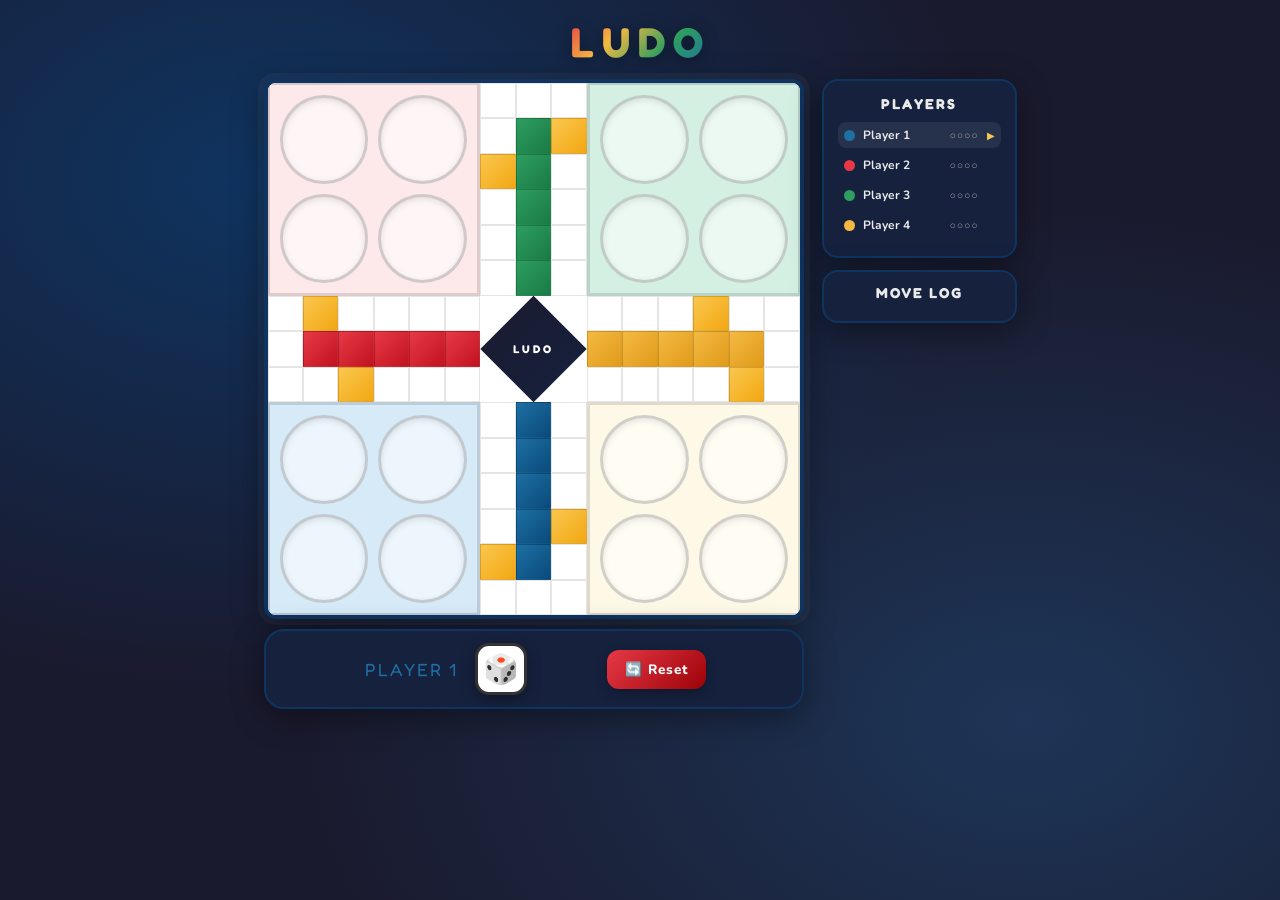
==== commit c49aab74: "your message" ====
--- a/index.html
+++ b/index.html
@@ -1,1775 +1,1338 @@
 <!DOCTYPE html>
 <html lang="en">
+
 <head>
-<meta charset="UTF-8">
-<meta name="viewport" content="width=device-width, initial-scale=1.0">
-<title>Ali Subhani — Full-Stack Developer</title>
-<meta name="description" content="Ali Hassan Subhani — Full-Stack Developer from Pakistan. Building production-grade web applications with Django, React, Laravel, Python, and JavaScript.">
-<meta property="og:title" content="Ali Subhani — Full-Stack Developer">
-<meta property="og:description" content="Building production-grade web applications with Django, React, Laravel, Python, and JavaScript.">
-<meta property="og:type" content="website">
-<link href="https://fonts.googleapis.com/css2?family=Syne:wght@400;500;600;700;800&family=Space+Mono:wght@400;700&display=swap" rel="stylesheet">
-<style>
-  :root {
-    --bg: #020408;
-    --surface: #0a0e1a;
-    --surface2: #0f1525;
-    --border: rgba(100,160,255,0.12);
-    --border2: rgba(100,160,255,0.25);
-    --accent: #3b82f6;
-    --accent2: #60a5fa;
-    --accent3: #93c5fd;
-    --gold: #f59e0b;
-    --gold2: #fbbf24;
-    --text: #e2eaf8;
-    --muted: #6b7fa8;
-    --muted2: #8b9fc4;
-    --glow: rgba(59,130,246,0.15);
-    --glow2: rgba(59,130,246,0.08);
-  }
-
-  * { margin: 0; padding: 0; box-sizing: border-box; }
-  html { scroll-behavior: smooth; }
-
-  body {
-    background: var(--bg);
-    color: var(--text);
-    font-family: 'Syne', sans-serif;
-    overflow-x: hidden;
-  }
-
-  /* Grid bg */
-  .grid-bg {
-    position: fixed;
-    inset: 0;
-    background-image:
-      linear-gradient(rgba(59,130,246,0.03) 1px, transparent 1px),
-      linear-gradient(90deg, rgba(59,130,246,0.03) 1px, transparent 1px);
-    background-size: 60px 60px;
-    pointer-events: none;
-    z-index: 0;
-  }
-
-  .orb {
-    position: fixed;
-    border-radius: 50%;
-    filter: blur(100px);
-    pointer-events: none;
-    z-index: 0;
-    opacity: 0.4;
-  }
-  .orb1 { width: 600px; height: 600px; background: rgba(59,130,246,0.15); top: -200px; right: -100px; animation: orb-drift 20s ease-in-out infinite; }
-  .orb2 { width: 400px; height: 400px; background: rgba(245,158,11,0.08); bottom: 20%; left: -100px; animation: orb-drift 25s ease-in-out infinite reverse; }
-  .orb3 { width: 300px; height: 300px; background: rgba(59,130,246,0.1); bottom: -100px; right: 20%; animation: orb-drift 18s ease-in-out infinite 5s; }
-
-  @keyframes orb-drift {
-    0%, 100% { transform: translate(0, 0) scale(1); }
-    33% { transform: translate(30px, -40px) scale(1.05); }
-    66% { transform: translate(-20px, 20px) scale(0.95); }
-  }
-
-  /* ===================== NAV ===================== */
-  nav {
-    position: fixed;
-    top: 0; left: 0; right: 0;
-    z-index: 100;
-    padding: 0 60px;
-    height: 64px;
-    display: flex;
-    justify-content: space-between;
-    align-items: center;
-    backdrop-filter: blur(20px);
-    background: rgba(2,4,8,0.75);
-    border-bottom: 1px solid var(--border);
-    transition: padding 0.3s;
-  }
-
-  .nav-logo {
-    font-family: 'Space Mono', monospace;
-    font-size: 12px;
-    color: var(--muted2);
-    letter-spacing: 0.06em;
-    line-height: 1.4;
-    flex-shrink: 0;
-  }
-  .nav-logo strong {
-    display: block;
-    font-size: 13px;
-    color: var(--accent2);
-    letter-spacing: 0.04em;
-  }
-  .nav-logo span {
-    font-size: 10px;
-    color: var(--gold);
-    letter-spacing: 0.12em;
-    text-transform: uppercase;
-  }
-
-  .nav-links {
-    display: flex;
-    gap: 36px;
-    align-items: center;
-  }
-  .nav-links a {
-    font-size: 12px;
-    color: var(--muted2);
-    text-decoration: none;
-    letter-spacing: 0.08em;
-    text-transform: uppercase;
-    transition: color 0.2s;
-    position: relative;
-    white-space: nowrap;
-  }
-  .nav-links a::after {
-    content: '';
-    position: absolute;
-    bottom: -4px; left: 0; right: 0;
-    height: 1px;
-    background: var(--accent);
-    transform: scaleX(0);
-    transition: transform 0.3s;
-  }
-  .nav-links a:hover { color: var(--accent2); }
-  .nav-links a:hover::after { transform: scaleX(1); }
-
-  /* Hamburger */
-  .nav-hamburger {
-    display: none;
-    flex-direction: column;
-    gap: 5px;
-    cursor: pointer;
-    padding: 6px;
-    border: 1px solid var(--border);
-    border-radius: 6px;
-    background: transparent;
-    transition: border-color 0.2s;
-    flex-shrink: 0;
-  }
-  .nav-hamburger:hover { border-color: var(--accent); }
-  .nav-hamburger span {
-    display: block;
-    width: 20px;
-    height: 1.5px;
-    background: var(--muted2);
-    border-radius: 2px;
-    transition: all 0.3s;
-  }
-  .nav-hamburger.open span:nth-child(1) { transform: translateY(6.5px) rotate(45deg); }
-  .nav-hamburger.open span:nth-child(2) { opacity: 0; transform: scaleX(0); }
-  .nav-hamburger.open span:nth-child(3) { transform: translateY(-6.5px) rotate(-45deg); }
-
-  /* Mobile drawer */
-  .nav-drawer {
-    display: none;
-    position: fixed;
-    top: 64px; left: 0; right: 0;
-    background: rgba(2,4,8,0.97);
-    backdrop-filter: blur(24px);
-    border-bottom: 1px solid var(--border);
-    z-index: 99;
-    flex-direction: column;
-    padding: 24px 28px;
-    gap: 4px;
-    transform: translateY(-100%);
-    opacity: 0;
-    transition: transform 0.35s cubic-bezier(0.23,1,0.32,1), opacity 0.35s;
-  }
-  .nav-drawer.open {
-    transform: translateY(0);
-    opacity: 1;
-  }
-  .nav-drawer a {
-    font-family: 'Space Mono', monospace;
-    font-size: 13px;
-    color: var(--muted2);
-    text-decoration: none;
-    letter-spacing: 0.1em;
-    text-transform: uppercase;
-    padding: 14px 0;
-    border-bottom: 1px solid var(--border);
-    display: flex;
-    align-items: center;
-    justify-content: space-between;
-    transition: color 0.2s;
-  }
-  .nav-drawer a:last-child { border-bottom: none; }
-  .nav-drawer a:hover { color: var(--accent2); }
-  .nav-drawer a::after { content: '→'; font-size: 11px; color: var(--accent); }
-
-  /* HERO */
-  #hero {
-    position: relative;
-    min-height: 100vh;
-    display: flex;
-    align-items: center;
-    justify-content: center;
-    z-index: 1;
-    padding: 100px 60px 60px;
-  }
-
-  .hero-inner {
-    max-width: 900px;
-    text-align: center;
-  }
-
-  .hero-tag {
-    display: inline-flex;
-    align-items: center;
-    gap: 8px;
-    font-family: 'Space Mono', monospace;
-    font-size: 11px;
-    color: var(--accent2);
-    letter-spacing: 0.15em;
-    text-transform: uppercase;
-    border: 1px solid var(--border2);
-    padding: 6px 16px;
-    border-radius: 100px;
-    margin-bottom: 32px;
-    background: rgba(59,130,246,0.05);
-    animation: fade-up 0.8s ease both;
-  }
-  .hero-tag::before {
-    content: '';
-    width: 6px; height: 6px;
-    background: var(--accent);
-    border-radius: 50%;
-    box-shadow: 0 0 8px var(--accent);
-    animation: pulse-dot 2s infinite;
-  }
-
-  @keyframes pulse-dot {
-    0%, 100% { opacity: 1; }
-    50% { opacity: 0.3; }
-  }
-
-  .hero-name {
-    font-size: clamp(56px, 8vw, 100px);
-    font-weight: 800;
-    line-height: 1;
-    letter-spacing: -0.03em;
-    margin-bottom: 16px;
-    animation: fade-up 0.8s ease 0.1s both;
-  }
-  .hero-name .line1 { color: var(--text); display: block; }
-  .hero-name .line2 {
-    display: block;
-    background: linear-gradient(135deg, var(--accent), var(--accent2), var(--gold));
-    -webkit-background-clip: text;
-    -webkit-text-fill-color: transparent;
-    background-clip: text;
-  }
-
-  .hero-role {
-    font-family: 'Space Mono', monospace;
-    font-size: 12px;
-    color: var(--muted2);
-    letter-spacing: 0.1em;
-    text-transform: uppercase;
-    margin-bottom: 32px;
-    animation: fade-up 0.8s ease 0.2s both;
-    line-height: 1.8;
-  }
-
-  .hero-desc {
-    font-size: 17px;
-    color: var(--muted2);
-    line-height: 1.8;
-    max-width: 620px;
-    margin: 0 auto 48px;
-    animation: fade-up 0.8s ease 0.3s both;
-    font-weight: 400;
-  }
-
-  .hero-cta {
-    display: flex;
-    gap: 16px;
-    justify-content: center;
-    flex-wrap: wrap;
-    animation: fade-up 0.8s ease 0.4s both;
-  }
-
-  .btn-primary {
-    display: inline-flex;
-    align-items: center;
-    gap: 10px;
-    background: var(--accent);
-    color: #fff;
-    text-decoration: none;
-    font-weight: 700;
-    font-size: 12px;
-    letter-spacing: 0.06em;
-    text-transform: uppercase;
-    padding: 13px 28px;
-    border-radius: 4px;
-    transition: all 0.3s;
-    border: none;
-    position: relative;
-    overflow: hidden;
-  }
-  .btn-primary::before {
-    content: '';
-    position: absolute;
-    inset: 0;
-    background: linear-gradient(135deg, rgba(255,255,255,0.15), transparent);
-    opacity: 0;
-    transition: opacity 0.3s;
-  }
-  .btn-primary:hover { transform: translateY(-2px); box-shadow: 0 8px 30px rgba(59,130,246,0.4); }
-  .btn-primary:hover::before { opacity: 1; }
-
-  .btn-outline {
-    display: inline-flex;
-    align-items: center;
-    gap: 10px;
-    background: transparent;
-    color: var(--text);
-    text-decoration: none;
-    font-weight: 600;
-    font-size: 12px;
-    letter-spacing: 0.06em;
-    text-transform: uppercase;
-    padding: 13px 28px;
-    border-radius: 4px;
-    border: 1px solid var(--border2);
-    transition: all 0.3s;
-  }
-  .btn-outline:hover { border-color: var(--accent2); color: var(--accent2); background: rgba(59,130,246,0.05); transform: translateY(-2px); }
-
-  .btn-cv {
-    display: inline-flex;
-    align-items: center;
-    gap: 10px;
-    background: transparent;
-    color: var(--gold2);
-    text-decoration: none;
-    font-weight: 600;
-    font-size: 12px;
-    letter-spacing: 0.06em;
-    text-transform: uppercase;
-    padding: 13px 28px;
-    border-radius: 4px;
-    border: 1px solid rgba(245,158,11,0.3);
-    transition: all 0.3s;
-  }
-  .btn-cv:hover { border-color: var(--gold2); background: rgba(245,158,11,0.05); transform: translateY(-2px); box-shadow: 0 8px 20px rgba(245,158,11,0.15); }
-
-  /* Scroll indicator */
-  .scroll-hint {
-    position: absolute;
-    bottom: 40px;
-    left: 50%;
-    transform: translateX(-50%);
-    display: flex;
-    flex-direction: column;
-    align-items: center;
-    gap: 8px;
-    animation: fade-up 1s ease 1s both;
-  }
-  .scroll-line {
-    width: 1px;
-    height: 60px;
-    background: linear-gradient(to bottom, transparent, var(--accent), transparent);
-    animation: scroll-line 2s ease-in-out infinite;
-  }
-  @keyframes scroll-line {
-    0% { transform: scaleY(0); transform-origin: top; }
-    50% { transform: scaleY(1); transform-origin: top; }
-    51% { transform: scaleY(1); transform-origin: bottom; }
-    100% { transform: scaleY(0); transform-origin: bottom; }
-  }
-  .scroll-label {
-    font-family: 'Space Mono', monospace;
-    font-size: 9px;
-    color: var(--muted);
-    letter-spacing: 0.2em;
-    text-transform: uppercase;
-    writing-mode: vertical-rl;
-    transform: rotate(180deg);
-  }
-
-  #canvas-3d {
-    position: fixed;
-    inset: 0;
-    z-index: 0;
-    pointer-events: none;
-  }
-
-  section { position: relative; z-index: 1; }
-
-  .section-label {
-    display: inline-flex;
-    align-items: center;
-    gap: 12px;
-    font-family: 'Space Mono', monospace;
-    font-size: 10px;
-    color: var(--accent);
-    letter-spacing: 0.2em;
-    text-transform: uppercase;
-    margin-bottom: 20px;
-  }
-  .section-label::before {
-    content: '';
-    width: 40px;
-    height: 1px;
-    background: var(--accent);
-  }
-
-  .section-title {
-    font-size: clamp(36px, 5vw, 60px);
-    font-weight: 800;
-    letter-spacing: -0.03em;
-    line-height: 1.1;
-    margin-bottom: 16px;
-  }
-  .section-title em {
-    font-style: normal;
-    background: linear-gradient(135deg, var(--accent), var(--gold));
-    -webkit-background-clip: text;
-    -webkit-text-fill-color: transparent;
-    background-clip: text;
-  }
-
-  /* SKILLS STRIP */
-  #skills {
-    padding: 60px 0;
-    overflow: hidden;
-    border-top: 1px solid var(--border);
-    border-bottom: 1px solid var(--border);
-  }
-  .skills-track {
-    display: flex;
-    gap: 48px;
-    animation: scroll-track 28s linear infinite;
-    width: max-content;
-  }
-  .skills-track:hover { animation-play-state: paused; }
-  @keyframes scroll-track {
-    from { transform: translateX(0); }
-    to { transform: translateX(-50%); }
-  }
-  .skill-badge {
-    display: inline-flex;
-    align-items: center;
-    gap: 10px;
-    font-family: 'Space Mono', monospace;
-    font-size: 12px;
-    color: var(--muted2);
-    letter-spacing: 0.05em;
-    white-space: nowrap;
-    padding: 8px 0;
-  }
-  .skill-badge .sb-dot {
-    width: 6px; height: 6px;
-    background: var(--accent);
-    border-radius: 50%;
-    opacity: 0.7;
-    flex-shrink: 0;
-  }
-
-  /* PROJECTS */
-  #projects { padding: 120px 60px; }
-  .projects-header {
-    display: flex;
-    justify-content: space-between;
-    align-items: flex-end;
-    margin-bottom: 80px;
-  }
-  .projects-count {
-    font-family: 'Space Mono', monospace;
-    font-size: 48px;
-    font-weight: 700;
-    color: var(--border2);
-    line-height: 1;
-  }
-
-  .projects-grid {
-    display: grid;
-    grid-template-columns: repeat(auto-fill, minmax(380px, 1fr));
-    gap: 24px;
-  }
-
-  .project-card {
-    position: relative;
-    background: var(--surface);
-    border: 1px solid var(--border);
-    border-radius: 12px;
-    padding: 0;
-    cursor: pointer;
-    transition: all 0.4s cubic-bezier(0.23, 1, 0.32, 1);
-    overflow: hidden;
-  }
-  .project-card::before {
-    content: '';
-    position: absolute;
-    inset: -1px;
-    border-radius: 12px;
-    background: linear-gradient(135deg, var(--accent), var(--gold), transparent);
-    opacity: 0;
-    transition: opacity 0.4s;
-    z-index: -1;
-  }
-  .project-card:hover { transform: translateY(-8px) scale(1.01); border-color: transparent; box-shadow: 0 30px 80px rgba(0,0,0,0.5), 0 0 0 1px var(--accent); }
-  .project-card:hover::before { opacity: 0.5; }
-
-  .project-preview {
-    position: relative;
-    width: 100%;
-    aspect-ratio: 16/9;
-    background: var(--surface2);
-    overflow: hidden;
-    border-bottom: 1px solid var(--border);
-  }
-
-  .project-preview img {
-    position: absolute;
-    top: 28px; left: 0; right: 0; bottom: 0;
-    width: 100%;
-    height: calc(100% - 28px);
-    object-fit: cover;
-    object-position: top;
-    transition: transform 0.5s ease;
-  }
-  .project-card:hover .project-preview img { transform: scale(1.04); }
-
-  .browser-chrome {
-    position: absolute;
-    top: 0; left: 0; right: 0;
-    height: 28px;
-    background: var(--bg);
-    border-bottom: 1px solid var(--border);
-    display: flex;
-    align-items: center;
-    padding: 0 12px;
-    gap: 6px;
-    z-index: 2;
-  }
-  .browser-dot { width: 8px; height: 8px; border-radius: 50%; flex-shrink: 0; }
-  .bd-red { background: #ff5f57; }
-  .bd-yellow { background: #febc2e; }
-  .bd-green { background: #28c840; }
-  .browser-url {
-    flex: 1;
-    margin-left: 8px;
-    background: var(--surface);
-    border-radius: 4px;
-    height: 16px;
-    font-family: 'Space Mono', monospace;
-    font-size: 8px;
-    color: var(--muted);
-    display: flex;
-    align-items: center;
-    padding: 0 8px;
-    overflow: hidden;
-    white-space: nowrap;
-    letter-spacing: 0.02em;
-  }
-
-  .project-body { padding: 28px; }
-
-  .project-number {
-    font-family: 'Space Mono', monospace;
-    font-size: 10px;
-    color: var(--muted);
-    letter-spacing: 0.1em;
-    margin-bottom: 12px;
-  }
-
-  .project-title {
-    font-size: 20px;
-    font-weight: 700;
-    color: var(--text);
-    margin-bottom: 8px;
-    line-height: 1.3;
-  }
-
-  .project-sub {
-    font-family: 'Space Mono', monospace;
-    font-size: 10px;
-    color: var(--accent);
-    letter-spacing: 0.08em;
-    text-transform: uppercase;
-    margin-bottom: 16px;
-  }
-
-  .project-desc {
-    font-size: 14px;
-    color: var(--muted2);
-    line-height: 1.8;
-    margin-bottom: 24px;
-    display: -webkit-box;
-    -webkit-line-clamp: 3;
-    -webkit-box-orient: vertical;
-    overflow: hidden;
-  }
-
-  .project-tags {
-    display: flex;
-    flex-wrap: wrap;
-    gap: 8px;
-    margin-bottom: 28px;
-  }
-
-  .tag {
-    font-family: 'Space Mono', monospace;
-    font-size: 9px;
-    color: var(--muted2);
-    border: 1px solid var(--border);
-    padding: 4px 10px;
-    border-radius: 3px;
-    letter-spacing: 0.05em;
-    text-transform: uppercase;
-  }
-  .tag.highlight { border-color: rgba(59,130,246,0.3); color: var(--accent2); background: rgba(59,130,246,0.05); }
-
-  .project-links { display: flex; gap: 12px; align-items: center; }
-
-  .link-btn {
-    display: inline-flex;
-    align-items: center;
-    gap: 8px;
-    font-family: 'Space Mono', monospace;
-    font-size: 10px;
-    letter-spacing: 0.08em;
-    text-transform: uppercase;
-    text-decoration: none;
-    padding: 10px 18px;
-    border-radius: 4px;
-    transition: all 0.3s;
-    font-weight: 700;
-  }
-  .link-live { background: var(--accent); color: #fff; }
-  .link-live:hover { background: var(--accent2); transform: translateY(-1px); box-shadow: 0 4px 16px rgba(59,130,246,0.4); }
-  .link-gh { background: transparent; color: var(--muted2); border: 1px solid var(--border); }
-  .link-gh:hover { border-color: var(--border2); color: var(--text); transform: translateY(-1px); }
-
-  /* Featured card */
-  .project-card.featured { grid-column: span 2; }
-  .project-card.featured .projects-grid-inner {
-    display: grid;
-    grid-template-columns: 1fr 1fr;
-    gap: 0;
-  }
-  .project-card.featured .project-preview {
-    aspect-ratio: unset;
-    height: 100%;
-    min-height: 260px;
-    border-bottom: none;
-    border-right: 1px solid var(--border);
-  }
-
-  /* ABOUT */
-  #about {
-    padding: 120px 60px;
-    border-top: 1px solid var(--border);
-  }
-  .about-grid {
-    display: grid;
-    grid-template-columns: 1fr 1fr;
-    gap: 80px;
-    align-items: center;
-  }
-  .about-desc {
-    font-size: 16px;
-    color: var(--muted2);
-    line-height: 1.9;
-    margin-bottom: 32px;
-    font-weight: 400;
-  }
-  .about-stats {
-    display: grid;
-    grid-template-columns: repeat(3, 1fr);
-    gap: 24px;
-    margin-top: 8px;
-  }
-  .stat-item { text-align: center; }
-  .stat-num {
-    font-size: 36px;
-    font-weight: 800;
-    letter-spacing: -0.03em;
-    background: linear-gradient(135deg, var(--accent), var(--accent2));
-    -webkit-background-clip: text;
-    -webkit-text-fill-color: transparent;
-    background-clip: text;
-    display: block;
-  }
-  .stat-label {
-    font-family: 'Space Mono', monospace;
-    font-size: 9px;
-    color: var(--muted);
-    letter-spacing: 0.1em;
-    text-transform: uppercase;
-    margin-top: 4px;
-  }
-
-  /* Profile photo */
-  .profile-photo-wrap {
-    position: relative;
-    margin-bottom: 32px;
-    display: inline-block;
-  }
-  .profile-photo {
-    width: 160px;
-    height: 160px;
-    border-radius: 50%;
-    object-fit: cover;
-    object-position: top;
-    border: 2px solid var(--border2);
-    display: block;
-    box-shadow: 0 0 40px rgba(59,130,246,0.2);
-  }
-  .profile-photo-ring {
-    position: absolute;
-    inset: -8px;
-    border-radius: 50%;
-    border: 1px dashed rgba(59,130,246,0.3);
-    animation: spin 20s linear infinite;
-  }
-  @keyframes spin { from { transform: rotate(0deg); } to { transform: rotate(360deg); } }
-
-  .about-right { display: flex; flex-direction: column; align-items: flex-start; }
-
-  .tech-panel {
-    background: var(--surface);
-    border: 1px solid var(--border);
-    border-radius: 12px;
-    padding: 36px;
-    position: relative;
-    overflow: hidden;
-    width: 100%;
-  }
-  .tech-panel::after {
-    content: '';
-    position: absolute;
-    top: -50%; left: -50%;
-    width: 200%; height: 200%;
-    background: radial-gradient(circle at 50% 50%, rgba(59,130,246,0.05) 0%, transparent 60%);
-    pointer-events: none;
-  }
-  .tech-title {
-    font-family: 'Space Mono', monospace;
-    font-size: 10px;
-    color: var(--muted);
-    letter-spacing: 0.15em;
-    text-transform: uppercase;
-    margin-bottom: 28px;
-  }
-  .tech-grid { display: grid; grid-template-columns: repeat(3, 1fr); gap: 10px; }
-  .tech-item {
-    background: var(--surface2);
-    border: 1px solid var(--border);
-    border-radius: 8px;
-    padding: 14px 10px;
-    text-align: center;
-    transition: all 0.3s;
-  }
-  .tech-item:hover { border-color: var(--accent); background: rgba(59,130,246,0.05); transform: translateY(-3px); }
-  .tech-icon {
-    width: 28px;
-    height: 28px;
-    display: block;
-    margin: 0 auto 8px;
-    opacity: 0.85;
-  }
-  .tech-name { font-family: 'Space Mono', monospace; font-size: 10px; color: var(--muted2); }
-
-  /* CONTACT SECTION */
-  #contact-section {
-    padding: 120px 60px;
-    border-top: 1px solid var(--border);
-    text-align: center;
-  }
-  .contact-inner { max-width: 760px; margin: 0 auto; }
-  .contact-tagline {
-    font-family: 'Space Mono', monospace;
-    font-size: 13px;
-    color: var(--muted2);
-    line-height: 1.9;
-    margin-bottom: 48px;
-  }
-  .contact-links {
-    display: flex;
-    gap: 16px;
-    justify-content: center;
-    flex-wrap: wrap;
-    margin-bottom: 60px;
-  }
-  .contact-card {
-    display: flex;
-    align-items: center;
-    gap: 12px;
-    background: var(--surface);
-    border: 1px solid var(--border);
-    border-radius: 8px;
-    padding: 14px 24px;
-    text-decoration: none;
-    color: var(--muted2);
-    font-family: 'Space Mono', monospace;
-    font-size: 11px;
-    letter-spacing: 0.04em;
-    transition: all 0.3s;
-  }
-  .contact-card:hover { border-color: var(--accent2); color: var(--accent2); background: rgba(59,130,246,0.05); transform: translateY(-3px); }
-  .contact-card svg { flex-shrink: 0; opacity: 0.7; }
-  .contact-card:hover svg { opacity: 1; }
-
-  /* FOOTER */
-  footer {
-    border-top: 1px solid var(--border);
-    padding: 40px 60px;
-    display: flex;
-    justify-content: space-between;
-    align-items: center;
-    z-index: 1;
-    position: relative;
-    flex-wrap: wrap;
-    gap: 20px;
-  }
-  .footer-logo { font-family: 'Space Mono', monospace; font-size: 12px; color: var(--muted); }
-  .footer-logo strong { color: var(--accent2); }
-  .footer-links { display: flex; gap: 32px; }
-  .footer-links a {
-    font-family: 'Space Mono', monospace;
-    font-size: 10px;
-    color: var(--muted);
-    text-decoration: none;
-    letter-spacing: 0.1em;
-    text-transform: uppercase;
-    transition: color 0.2s;
-  }
-  .footer-links a:hover { color: var(--accent2); }
-  .footer-copy { font-family: 'Space Mono', monospace; font-size: 10px; color: var(--muted); opacity: 0.5; }
-
-  /* MODAL */
-  .modal-overlay {
-    position: fixed;
-    inset: 0;
-    z-index: 500;
-    background: rgba(2,4,8,0.85);
-    backdrop-filter: blur(20px);
-    display: flex;
-    align-items: center;
-    justify-content: center;
-    opacity: 0;
-    pointer-events: none;
-    transition: opacity 0.3s;
-    padding: 40px;
-  }
-  .modal-overlay.open { opacity: 1; pointer-events: all; }
-  .modal-box {
-    background: var(--surface);
-    border: 1px solid var(--border2);
-    border-radius: 16px;
-    max-width: 820px;
-    width: 100%;
-    max-height: 90vh;
-    overflow-y: auto;
-    transform: translateY(30px) scale(0.97);
-    transition: all 0.4s cubic-bezier(0.23, 1, 0.32, 1);
-    position: relative;
-    scrollbar-width: thin;
-    scrollbar-color: var(--border) transparent;
-  }
-  .modal-overlay.open .modal-box { transform: translateY(0) scale(1); }
-
-  .modal-preview {
-    width: 100%;
-    aspect-ratio: 16/9;
-    background: var(--surface2);
-    overflow: hidden;
-    border-radius: 16px 16px 0 0;
-    border-bottom: 1px solid var(--border);
-    position: relative;
-  }
-  .modal-preview .browser-chrome { height: 36px; }
-  .modal-preview .browser-dot { width: 10px; height: 10px; }
-  .modal-preview .browser-url { height: 20px; font-size: 10px; }
-  .modal-preview img {
-    position: absolute;
-    top: 36px; left: 0; right: 0; bottom: 0;
-    width: 100%;
-    height: calc(100% - 36px);
-    object-fit: cover;
-    object-position: top;
-  }
-
-  .modal-content { padding: 40px; }
-  .modal-meta { display: flex; align-items: center; gap: 12px; margin-bottom: 20px; flex-wrap: wrap; }
-  .modal-title { font-size: 28px; font-weight: 800; letter-spacing: -0.02em; margin-bottom: 8px; }
-  .modal-sub { font-family: 'Space Mono', monospace; font-size: 11px; color: var(--accent); letter-spacing: 0.08em; text-transform: uppercase; margin-bottom: 20px; }
-  .modal-desc { font-size: 15px; color: var(--muted2); line-height: 1.9; margin-bottom: 28px; }
-  .modal-features { margin-bottom: 28px; }
-  .modal-features h4 { font-family: 'Space Mono', monospace; font-size: 10px; color: var(--muted); letter-spacing: 0.15em; text-transform: uppercase; margin-bottom: 14px; }
-  .feature-list { display: flex; flex-direction: column; gap: 8px; }
-  .feature-item { display: flex; align-items: flex-start; gap: 10px; font-size: 14px; color: var(--muted2); }
-  .feature-item::before { content: '→'; color: var(--accent); flex-shrink: 0; font-family: 'Space Mono', monospace; font-size: 12px; margin-top: 1px; }
-  .modal-tags { display: flex; flex-wrap: wrap; gap: 8px; margin-bottom: 32px; }
-  .modal-actions { display: flex; gap: 12px; flex-wrap: wrap; }
-  .modal-close {
-    position: absolute;
-    top: 16px; right: 16px;
-    width: 36px; height: 36px;
-    background: var(--surface2);
-    border: 1px solid var(--border);
-    border-radius: 50%;
-    display: flex; align-items: center; justify-content: center;
-    cursor: pointer;
-    color: var(--muted2);
-    font-size: 18px;
-    transition: all 0.2s;
-    z-index: 10;
-    font-family: monospace;
-  }
-  .modal-close:hover { border-color: var(--accent); color: var(--accent); background: rgba(59,130,246,0.08); }
-
-  /* Animations */
-  @keyframes fade-up {
-    from { opacity: 0; transform: translateY(30px); }
-    to { opacity: 1; transform: translateY(0); }
-  }
-
-  .reveal {
-    opacity: 0;
-    transform: translateY(40px);
-    transition: all 0.7s cubic-bezier(0.23, 1, 0.32, 1);
-  }
-  .reveal.visible { opacity: 1; transform: translateY(0); }
-
-  .progress-bar {
-    position: fixed;
-    top: 0; left: 0;
-    height: 2px;
-    background: linear-gradient(90deg, var(--accent), var(--gold));
-    z-index: 200;
-    transition: width 0.1s;
-  }
-
-  /* ===================== RESPONSIVE ===================== */
-  @media (max-width: 1024px) {
-    nav { padding: 0 32px; }
-    .nav-links { gap: 24px; }
-    #projects { padding: 80px 32px; }
-    #about { padding: 80px 32px; }
-    #contact-section { padding: 80px 32px; }
-    footer { padding: 40px 32px; }
-  }
-
-  @media (max-width: 860px) {
-    nav { padding: 0 20px; }
-    .nav-links { display: none; }
-    .nav-hamburger { display: flex; }
-    .nav-drawer { display: flex; }
-
-    #hero { padding: 100px 24px 80px; }
-    .hero-role { font-size: 10px; }
-    .hero-desc { font-size: 15px; }
-
-    #projects { padding: 80px 20px; }
-    .projects-grid { grid-template-columns: 1fr; }
-    .project-card.featured { grid-column: span 1; }
-    .project-card.featured .projects-grid-inner { grid-template-columns: 1fr; }
-    .project-card.featured .project-preview { height: auto; aspect-ratio: 16/9; border-right: none; border-bottom: 1px solid var(--border); }
-    .projects-header { flex-direction: column; align-items: flex-start; gap: 16px; margin-bottom: 48px; }
-    .projects-count { font-size: 36px; }
-
-    #about { padding: 80px 20px; }
-    .about-grid { grid-template-columns: 1fr; gap: 48px; }
-    .about-right { width: 100%; }
-    .tech-panel { padding: 28px; }
-    .tech-grid { grid-template-columns: repeat(3, 1fr); }
-
-    #contact-section { padding: 80px 20px; }
-    .contact-links { flex-direction: column; align-items: stretch; }
-    .contact-card { justify-content: center; font-size: 11px; }
-
-    footer { flex-direction: column; gap: 20px; padding: 32px 20px; text-align: center; }
-    .footer-links { justify-content: center; gap: 20px; }
-
-    .modal-overlay { padding: 16px; }
-    .modal-content { padding: 24px; }
-    .modal-title { font-size: 22px; }
-  }
-
-  @media (max-width: 480px) {
-    .hero-cta { flex-direction: column; align-items: center; }
-    .btn-primary, .btn-cv, .btn-outline { width: 100%; justify-content: center; }
-    .tech-grid { grid-template-columns: repeat(3, 1fr); gap: 8px; }
-    .tech-item { padding: 10px 6px; }
-    .tech-name { font-size: 9px; }
-    .about-stats { grid-template-columns: repeat(3, 1fr); gap: 12px; }
-  }
-</style>
+  <meta charset="UTF-8">
+  <meta name="viewport" content="width=device-width, initial-scale=1.0">
+  <title>LUDO</title>
+  <link href="https://fonts.googleapis.com/css2?family=Fredoka+One&family=Nunito:wght@400;600;700;800&display=swap"
+    rel="stylesheet">
+  <style>
+    :root {
+      --red: #e63946;
+      --green: #2d9e5f;
+      --blue: #1d6fa4;
+      --yellow: #f4b942;
+      --red-light: #fde8ea;
+      --green-light: #d4f0e3;
+      --blue-light: #d6eaf8;
+      --yellow-light: #fef9e7;
+      --bg: #1a1a2e;
+      --card: #16213e;
+      --border: #0f3460;
+      --text: #eaeaea;
+      --safe-gold: #f9c74f;
+      --shadow: 0 8px 32px rgba(0, 0, 0, 0.4);
+    }
+
+    * {
+      box-sizing: border-box;
+      margin: 0;
+      padding: 0;
+    }
+
+    body {
+      font-family: 'Nunito', sans-serif;
+      background: var(--bg);
+      min-height: 100vh;
+      display: flex;
+      flex-direction: column;
+      align-items: center;
+      padding: 16px;
+      background-image:
+        radial-gradient(ellipse at 20% 20%, #0f3460 0%, transparent 50%),
+        radial-gradient(ellipse at 80% 80%, #1d3557 0%, transparent 50%);
+    }
+
+    h1 {
+      font-family: 'Fredoka One', cursive;
+      font-size: clamp(1.8rem, 6vw, 2.6rem);
+      letter-spacing: 8px;
+      background: linear-gradient(135deg, var(--red), var(--yellow), var(--green), var(--blue));
+      -webkit-background-clip: text;
+      -webkit-text-fill-color: transparent;
+      background-clip: text;
+      margin-bottom: 12px;
+      filter: drop-shadow(0 2px 8px rgba(0, 0, 0, 0.4));
+    }
+
+    /* ── LAYOUT ── */
+    .layout {
+      display: flex;
+      gap: 18px;
+      align-items: flex-start;
+      width: 100%;
+      max-width: 780px;
+      justify-content: center;
+    }
+
+    /* ── BOARD ── */
+    .board-wrap {
+      display: flex;
+      flex-direction: column;
+      align-items: center;
+      gap: 10px;
+    }
+
+    .main {
+      width: min(540px, 95vw);
+      height: min(540px, 95vw);
+      border: 4px solid #0f3460;
+      display: grid;
+      grid-template-columns: repeat(15, 1fr);
+      grid-template-rows: repeat(15, 1fr);
+      border-radius: 12px;
+      overflow: hidden;
+      box-shadow: var(--shadow), 0 0 0 6px rgba(255, 255, 255, 0.04);
+      background: #fff;
+      flex-shrink: 0;
+    }
+
+    .main>* {
+      box-sizing: border-box;
+      display: flex;
+      justify-content: center;
+      align-items: center;
+    }
+
+    .inner {
+      border: 2px solid rgba(0, 0, 0, 0.15);
+      display: grid;
+      grid-template-columns: 1fr 1fr;
+      grid-template-rows: 1fr 1fr;
+      gap: 10px;
+      padding: 10px;
+    }
+
+    .inner:nth-child(1) {
+      grid-area: 1/1/7/7;
+      background: var(--red-light);
+      border-right: 3px solid rgba(0, 0, 0, 0.12);
+      border-bottom: 3px solid rgba(0, 0, 0, 0.12);
+    }
+
+    .inner:nth-child(2) {
+      grid-area: 1/10/7/16;
+      background: var(--green-light);
+      border-left: 3px solid rgba(0, 0, 0, 0.12);
+      border-bottom: 3px solid rgba(0, 0, 0, 0.12);
+    }
+
+    .inner:nth-child(3) {
+      grid-area: 10/1/16/7;
+      background: var(--blue-light);
+      border-right: 3px solid rgba(0, 0, 0, 0.12);
+      border-top: 3px solid rgba(0, 0, 0, 0.12);
+    }
+
+    .inner:nth-child(4) {
+      grid-area: 10/10/16/16;
+      background: var(--yellow-light);
+      border-left: 3px solid rgba(0, 0, 0, 0.12);
+      border-top: 3px solid rgba(0, 0, 0, 0.12);
+    }
+
+    .home-circle {
+      width: 100%;
+      height: 100%;
+      border-radius: 50%;
+      border: 3px solid rgba(0, 0, 0, 0.18);
+      background: rgba(255, 255, 255, 0.55);
+      box-shadow: inset 0 2px 6px rgba(0, 0, 0, 0.1);
+    }
+
+    .middle {
+      grid-area: 7/7/10/10;
+      background: linear-gradient(135deg, #1a1a2e, #16213e);
+      clip-path: polygon(50% 0%, 100% 50%, 50% 100%, 0% 50%);
+      border: none;
+      z-index: 2;
+    }
+
+    .middle h2 {
+      font-family: 'Fredoka One', cursive;
+      font-size: 0.7rem;
+      letter-spacing: 3px;
+      color: #fff;
+    }
+
+    .play-box {
+      border: none;
+      display: grid;
+      gap: 0;
+    }
+
+    .play-box:nth-of-type(6) {
+      grid-area: 7/1/10/7;
+      grid-template-columns: repeat(6, 1fr);
+      grid-template-rows: repeat(3, 1fr);
+    }
+
+    .play-box:nth-of-type(7) {
+      grid-area: 1/7/7/10;
+      grid-template-columns: repeat(3, 1fr);
+      grid-template-rows: repeat(6, 1fr);
+    }
+
+    .play-box:nth-of-type(8) {
+      grid-area: 7/10/10/16;
+      grid-template-columns: repeat(6, 1fr);
+      grid-template-rows: repeat(3, 1fr);
+    }
+
+    .play-box:nth-of-type(9) {
+      grid-area: 10/7/16/10;
+      grid-template-columns: repeat(3, 1fr);
+      grid-template-rows: repeat(6, 1fr);
+    }
+
+    .box {
+      width: 100%;
+      height: 100%;
+      border: 1px solid rgba(0, 0, 0, 0.1);
+      background: #fff;
+      cursor: default;
+      font-size: 0.6rem;
+      font-weight: 800;
+      font-family: 'Nunito', sans-serif;
+      position: relative;
+      overflow: hidden;
+    }
+
+    /* Colour corridors */
+    .play-box:nth-of-type(6) .box:nth-child(8),
+    .play-box:nth-of-type(6) .box:nth-child(9),
+    .play-box:nth-of-type(6) .box:nth-child(10),
+    .play-box:nth-of-type(6) .box:nth-child(11),
+    .play-box:nth-of-type(6) .box:nth-child(12) {
+      background: linear-gradient(135deg, #e63946, #c1121f);
+    }
+
+    .play-box:nth-of-type(7) .box:nth-child(5),
+    .play-box:nth-of-type(7) .box:nth-child(8),
+    .play-box:nth-of-type(7) .box:nth-child(11),
+    .play-box:nth-of-type(7) .box:nth-child(14),
+    .play-box:nth-of-type(7) .box:nth-child(17) {
+      background: linear-gradient(135deg, #2d9e5f, #1a7a45);
+    }
+
+    .play-box:nth-of-type(8) .box:nth-child(7),
+    .play-box:nth-of-type(8) .box:nth-child(8),
+    .play-box:nth-of-type(8) .box:nth-child(9),
+    .play-box:nth-of-type(8) .box:nth-child(10),
+    .play-box:nth-of-type(8) .box:nth-child(11) {
+      background: linear-gradient(135deg, #f4b942, #e09b1a);
+    }
+
+    .play-box:nth-of-type(9) .box:nth-child(2),
+    .play-box:nth-of-type(9) .box:nth-child(5),
+    .play-box:nth-of-type(9) .box:nth-child(8),
+    .play-box:nth-of-type(9) .box:nth-child(11),
+    .play-box:nth-of-type(9) .box:nth-child(14) {
+      background: linear-gradient(135deg, #1d6fa4, #0a4a7a);
+    }
+
+    /* Safe squares */
+    .play-box:nth-of-type(6) .box:nth-child(2),
+    .play-box:nth-of-type(6) .box:nth-child(15),
+    .play-box:nth-of-type(7) .box:nth-child(6),
+    .play-box:nth-of-type(7) .box:nth-child(7),
+    .play-box:nth-of-type(8) .box:nth-child(4),
+    .play-box:nth-of-type(8) .box:nth-child(17),
+    .play-box:nth-of-type(9) .box:nth-child(12),
+    .play-box:nth-of-type(9) .box:nth-child(13) {
+      background: linear-gradient(135deg, #f9c74f, #f3a712);
+    }
+
+    .box.highlight {
+      border: 3px solid #ff6b35 !important;
+      cursor: pointer;
+      z-index: 5;
+      animation: pulse 0.75s ease-in-out infinite alternate;
+    }
+
+    @keyframes pulse {
+      from {
+        box-shadow: 0 0 6px rgba(255, 107, 53, 0.5);
+      }
+
+      to {
+        box-shadow: 0 0 16px rgba(255, 107, 53, 1), 0 0 4px #fff;
+      }
+    }
+
+    /* ── TOKEN ── */
+    .token {
+      width: 76%;
+      height: 76%;
+      border-radius: 50%;
+      border: 2.5px solid rgba(255, 255, 255, 0.9);
+      display: flex;
+      align-items: center;
+      justify-content: center;
+      font-size: 0.58rem;
+      font-weight: 800;
+      color: #fff;
+      box-shadow: 0 2px 6px rgba(0, 0, 0, 0.4);
+      text-shadow: 0 1px 2px rgba(0, 0, 0, 0.5);
+      position: absolute;
+    }
+
+    .token.bounce {
+      animation: tokenBounce 0.4s cubic-bezier(0.34, 1.56, 0.64, 1);
+    }
+
+    @keyframes tokenBounce {
+      from {
+        transform: scale(0.4);
+        opacity: 0.5;
+      }
+
+      to {
+        transform: scale(1);
+        opacity: 1;
+      }
+    }
+
+    .token.captured {
+      animation: tokenCapture 0.32s ease forwards;
+    }
+
+    @keyframes tokenCapture {
+      0% {
+        transform: scale(1);
+        opacity: 1;
+      }
+
+      50% {
+        transform: scale(1.6);
+        opacity: 0.6;
+      }
+
+      100% {
+        transform: scale(0);
+        opacity: 0;
+      }
+    }
+
+    /* ── SIDE PANEL ── */
+    .side-panel {
+      display: flex;
+      flex-direction: column;
+      gap: 12px;
+      width: 195px;
+    }
+
+    .scoreboard {
+      background: var(--card);
+      border: 2px solid var(--border);
+      border-radius: 16px;
+      padding: 14px;
+      box-shadow: var(--shadow);
+    }
+
+    .scoreboard h3 {
+      font-family: 'Fredoka One', cursive;
+      font-size: 0.9rem;
+      color: var(--text);
+      letter-spacing: 2px;
+      margin-bottom: 10px;
+      text-align: center;
+    }
+
+    .score-row {
+      display: flex;
+      align-items: center;
+      gap: 8px;
+      padding: 5px 6px;
+      border-radius: 8px;
+      margin-bottom: 4px;
+      transition: background 0.3s;
+    }
+
+    .score-row.active-turn {
+      background: rgba(255, 255, 255, 0.07);
+    }
+
+    .score-dot {
+      width: 11px;
+      height: 11px;
+      border-radius: 50%;
+      flex-shrink: 0;
+    }
+
+    .score-name {
+      font-size: 0.75rem;
+      font-weight: 700;
+      color: var(--text);
+      flex: 1;
+    }
+
+    .score-pip {
+      font-size: 0.65rem;
+      color: #aaa;
+      letter-spacing: 1px;
+    }
+
+    .turn-arrow {
+      font-size: 0.65rem;
+      color: #f9c74f;
+      opacity: 0;
+      transition: opacity 0.2s;
+    }
+
+    .score-row.active-turn .turn-arrow {
+      opacity: 1;
+    }
+
+    .log-box {
+      background: var(--card);
+      border: 2px solid var(--border);
+      border-radius: 16px;
+      padding: 12px;
+      box-shadow: var(--shadow);
+    }
+
+    .log-box h3 {
+      font-family: 'Fredoka One', cursive;
+      font-size: 0.9rem;
+      color: var(--text);
+      letter-spacing: 2px;
+      margin-bottom: 8px;
+      text-align: center;
+    }
+
+    .log-list {
+      display: flex;
+      flex-direction: column;
+      gap: 4px;
+      max-height: 180px;
+      overflow-y: auto;
+      scrollbar-width: none;
+    }
+
+    .log-list::-webkit-scrollbar {
+      display: none;
+    }
+
+    .log-entry {
+      font-size: 0.68rem;
+      color: #bbb;
+      padding: 3px 7px;
+      border-radius: 6px;
+      background: rgba(255, 255, 255, 0.04);
+      animation: logSlide 0.3s ease;
+      border-left: 3px solid transparent;
+    }
+
+    @keyframes logSlide {
+      from {
+        opacity: 0;
+        transform: translateY(-5px);
+      }
+
+      to {
+        opacity: 1;
+        transform: translateY(0);
+      }
+    }
+
+    /* ── DICE PANEL ── */
+    .dice-panel {
+      display: flex;
+      align-items: center;
+      gap: 14px;
+      background: var(--card);
+      border: 2px solid var(--border);
+      border-radius: 20px;
+      padding: 12px 18px;
+      box-shadow: var(--shadow);
+      flex-wrap: wrap;
+      justify-content: center;
+      width: min(540px, 95vw);
+    }
+
+    .turn-label {
+      font-family: 'Fredoka One', cursive;
+      font-size: 1.1rem;
+      letter-spacing: 2px;
+      color: var(--text);
+      min-width: 100px;
+      text-align: center;
+      transition: color 0.4s;
+    }
+
+    .dice {
+      width: 52px;
+      height: 52px;
+      background: #fff;
+      border: 3px solid #333;
+      border-radius: 14px;
+      cursor: pointer;
+      font-size: 1.8rem;
+      font-weight: 800;
+      display: flex;
+      align-items: center;
+      justify-content: center;
+      box-shadow: 0 4px 14px rgba(0, 0, 0, 0.35);
+      transition: transform 0.12s, box-shadow 0.12s;
+      user-select: none;
+      color: #1a1a2e;
+    }
+
+    .dice:hover:not(:disabled) {
+      transform: scale(1.08) rotate(-4deg);
+      box-shadow: 0 6px 20px rgba(0, 0, 0, 0.45);
+    }
+
+    .dice:active:not(:disabled) {
+      transform: scale(0.94);
+    }
+
+    .dice:disabled {
+      opacity: 0.4;
+      cursor: not-allowed;
+    }
+
+    .dice.rolling {
+      animation: diceRoll 0.5s ease;
+    }
+
+    @keyframes diceRoll {
+      0% {
+        transform: rotate(0deg) scale(1);
+      }
+
+      25% {
+        transform: rotate(-20deg) scale(1.15);
+      }
+
+      50% {
+        transform: rotate(20deg) scale(0.9);
+      }
+
+      75% {
+        transform: rotate(-10deg) scale(1.1);
+      }
+
+      100% {
+        transform: rotate(0deg) scale(1);
+      }
+    }
+
+    .roll-flash {
+      font-family: 'Fredoka One', cursive;
+      font-size: 0.95rem;
+      color: var(--safe-gold);
+      min-width: 52px;
+      text-align: center;
+    }
+
+    /* ── RESET BUTTON ── */
+    .reset-btn {
+      background: linear-gradient(135deg, #e63946, #9d0208);
+      color: #fff;
+      border: none;
+      border-radius: 12px;
+      padding: 10px 18px;
+      font-size: 0.85rem;
+      font-family: 'Nunito', sans-serif;
+      font-weight: 800;
+      cursor: pointer;
+      letter-spacing: 1px;
+      transition: transform 0.15s, box-shadow 0.15s;
+      box-shadow: 0 4px 12px rgba(0, 0, 0, 0.3);
+      display: flex;
+      align-items: center;
+      gap: 6px;
+    }
+
+    .reset-btn:hover {
+      transform: translateY(-2px);
+      box-shadow: 0 6px 16px rgba(0, 0, 0, 0.4);
+    }
+
+    .reset-btn:active {
+      transform: scale(0.96);
+    }
+
+    /* ── TOAST ── */
+    .toast {
+      position: fixed;
+      bottom: 24px;
+      left: 50%;
+      transform: translateX(-50%) translateY(80px);
+      background: #1a1a2e;
+      border: 2px solid var(--border);
+      color: var(--text);
+      padding: 10px 22px;
+      border-radius: 30px;
+      font-family: 'Fredoka One', cursive;
+      font-size: 0.95rem;
+      letter-spacing: 1px;
+      box-shadow: 0 6px 24px rgba(0, 0, 0, 0.5);
+      transition: transform 0.35s cubic-bezier(0.34, 1.56, 0.64, 1), opacity 0.35s;
+      opacity: 0;
+      z-index: 200;
+      pointer-events: none;
+    }
+
+    .toast.show {
+      transform: translateX(-50%) translateY(0);
+      opacity: 1;
+    }
+
+    /* ── WINNER OVERLAY ── */
+    .winner-overlay {
+      display: none;
+      position: fixed;
+      inset: 0;
+      background: rgba(0, 0, 0, 0.78);
+      z-index: 100;
+      align-items: center;
+      justify-content: center;
+      flex-direction: column;
+    }
+
+    .winner-overlay.show {
+      display: flex;
+    }
+
+    .winner-card {
+      background: var(--card);
+      border: 3px solid var(--border);
+      border-radius: 24px;
+      padding: 36px 56px;
+      text-align: center;
+      box-shadow: 0 20px 60px rgba(0, 0, 0, 0.6);
+      animation: popIn 0.4s cubic-bezier(0.34, 1.56, 0.64, 1);
+    }
+
+    @keyframes popIn {
+      from {
+        transform: scale(0.5);
+        opacity: 0;
+      }
+
+      to {
+        transform: scale(1);
+        opacity: 1;
+      }
+    }
+
+    .winner-card h2 {
+      font-family: 'Fredoka One', cursive;
+      font-size: 2.2rem;
+      color: var(--safe-gold);
+      margin-bottom: 8px;
+    }
+
+    .winner-card p {
+      color: var(--text);
+      font-size: 1rem;
+      margin-bottom: 18px;
+    }
+
+    .restart-btn {
+      background: linear-gradient(135deg, var(--blue), #0a4a7a);
+      color: #fff;
+      border: none;
+      border-radius: 12px;
+      padding: 11px 28px;
+      font-size: 0.95rem;
+      font-family: 'Nunito', sans-serif;
+      font-weight: 800;
+      cursor: pointer;
+      letter-spacing: 1px;
+      transition: transform 0.15s, box-shadow 0.15s;
+      box-shadow: 0 4px 12px rgba(0, 0, 0, 0.3);
+    }
+
+    .restart-btn:hover {
+      transform: translateY(-2px);
+      box-shadow: 0 6px 16px rgba(0, 0, 0, 0.4);
+    }
+
+    /* ── CONFETTI ── */
+    .confetti-piece {
+      position: fixed;
+      top: -10px;
+      border-radius: 2px;
+      opacity: 0.9;
+      pointer-events: none;
+      z-index: 300;
+      animation: confettiFall linear forwards;
+    }
+
+    @keyframes confettiFall {
+      0% {
+        transform: translateY(0) rotate(0deg);
+        opacity: 1;
+      }
+
+      100% {
+        transform: translateY(110vh) rotate(720deg);
+        opacity: 0;
+      }
+    }
+
+    /* ── MOBILE: stack board on top, side panel below ── */
+    @media (max-width: 720px) {
+      .layout {
+        flex-direction: column;
+        align-items: center;
+        gap: 12px;
+      }
+
+      .side-panel {
+        width: min(540px, 95vw);
+        flex-direction: row;
+        flex-wrap: wrap;
+        gap: 10px;
+      }
+
+      .scoreboard {
+        flex: 1;
+        min-width: 160px;
+      }
+
+      .log-box {
+        flex: 1;
+        min-width: 160px;
+      }
+
+      .log-list {
+        max-height: 120px;
+      }
+    }
+  </style>
 </head>
+
 <body>
 
-<!-- Scroll progress -->
-<div class="progress-bar" id="progressBar"></div>
-
-<!-- Background -->
-<div class="grid-bg"></div>
-<div class="orb orb1"></div>
-<div class="orb orb2"></div>
-<div class="orb orb3"></div>
-
-<!-- 3D Canvas -->
-<canvas id="canvas-3d"></canvas>
-
-<!-- ==================== NAV ==================== -->
-<nav>
-  <div class="nav-logo">
-    <strong>Ali Subhani</strong>
-    <span>Software Engineer</span>
-  </div>
-  <div class="nav-links">
-    <a href="#hero">Home</a>
-    <a href="#projects">Work</a>
-    <a href="#about">About</a>
-    <a href="#contact-section">Contact</a>
-  </div>
-  <button class="nav-hamburger" id="hamburger" aria-label="Toggle menu">
-    <span></span><span></span><span></span>
-  </button>
-</nav>
-
-<!-- Mobile Drawer -->
-<div class="nav-drawer" id="nav-drawer">
-  <a href="#hero" onclick="closeDrawer()">Home</a>
-  <a href="#projects" onclick="closeDrawer()">Work</a>
-  <a href="#about" onclick="closeDrawer()">About</a>
-  <a href="#contact-section" onclick="closeDrawer()">Contact</a>
-</div>
-
-<!-- ==================== HERO ==================== -->
-<section id="hero">
-  <div class="hero-inner">
-    <div class="hero-tag">Available for opportunities</div>
-    <h1 class="hero-name">
-      <span class="line1">Ali</span>
-      <span class="line2">Subhani</span>
-    </h1>
-    <div class="hero-role">Full-Stack Developer &nbsp;·&nbsp; Django &nbsp;·&nbsp; React &nbsp;·&nbsp; Laravel &nbsp;·&nbsp; Python &nbsp;·&nbsp; JavaScript</div>
-    <p class="hero-desc">
-      Building production-grade web applications with Django, React, and Laravel — clean backend architecture, thoughtful UX, and systems that scale. Every line crafted independently.
-    </p>
-    <div class="hero-cta">
-      <a href="#projects" class="btn-primary">
-        <svg width="14" height="14" viewBox="0 0 14 14" fill="none"><path d="M2 7h10M7 2l5 5-5 5" stroke="currentColor" stroke-width="1.5" stroke-linecap="round" stroke-linejoin="round"/></svg>
-        View Work
-      </a>
-      <a href="mailto:alisubhani66@icloud.com" class="btn-cv">
-        <svg width="14" height="14" viewBox="0 0 14 14" fill="none"><path d="M2 4l5 4 5-4M2 3h10a1 1 0 0 1 1 1v7a1 1 0 0 1-1 1H2a1 1 0 0 1-1-1V4a1 1 0 0 1 1-1z" stroke="currentColor" stroke-width="1.5" stroke-linecap="round" stroke-linejoin="round"/></svg>
-        Hire Me
-      </a>
-      <a href="#about" class="btn-outline">About Me</a>
+  <h1>LUDO</h1>
+
+  <div class="layout">
+    <!-- Board + controls -->
+    <div class="board-wrap">
+      <div class="main">
+        <!-- Home quadrants -->
+        <div class="inner">
+          <div class="home-circle"></div>
+          <div class="home-circle"></div>
+          <div class="home-circle"></div>
+          <div class="home-circle"></div>
+        </div>
+        <div class="inner">
+          <div class="home-circle"></div>
+          <div class="home-circle"></div>
+          <div class="home-circle"></div>
+          <div class="home-circle"></div>
+        </div>
+        <div class="inner">
+          <div class="home-circle"></div>
+          <div class="home-circle"></div>
+          <div class="home-circle"></div>
+          <div class="home-circle"></div>
+        </div>
+        <div class="inner">
+          <div class="home-circle"></div>
+          <div class="home-circle"></div>
+          <div class="home-circle"></div>
+          <div class="home-circle"></div>
+        </div>
+
+        <!-- Centre diamond -->
+        <div class="middle">
+          <h2>LUDO</h2>
+        </div>
+
+        <!-- Play tracks (18 cells each) -->
+        <div class="play-box">
+          <button class="box"></button><button class="box"></button><button class="box"></button>
+          <button class="box"></button><button class="box"></button><button class="box"></button>
+          <button class="box"></button><button class="box"></button><button class="box"></button>
+          <button class="box"></button><button class="box"></button><button class="box"></button>
+          <button class="box"></button><button class="box"></button><button class="box"></button>
+          <button class="box"></button><button class="box"></button><button class="box"></button>
+        </div>
+        <div class="play-box">
+          <button class="box"></button><button class="box"></button><button class="box"></button>
+          <button class="box"></button><button class="box"></button><button class="box"></button>
+          <button class="box"></button><button class="box"></button><button class="box"></button>
+          <button class="box"></button><button class="box"></button><button class="box"></button>
+          <button class="box"></button><button class="box"></button><button class="box"></button>
+          <button class="box"></button><button class="box"></button><button class="box"></button>
+        </div>
+        <div class="play-box">
+          <button class="box"></button><button class="box"></button><button class="box"></button>
+          <button class="box"></button><button class="box"></button><button class="box"></button>
+          <button class="box"></button><button class="box"></button><button class="box"></button>
+          <button class="box"></button><button class="box"></button><button class="box"></button>
+          <button class="box"></button><button class="box"></button><button class="box"></button>
+          <button class="box"></button><button class="box"></button><button class="box"></button>
+        </div>
+        <div class="play-box">
+          <button class="box"></button><button class="box"></button><button class="box"></button>
+          <button class="box"></button><button class="box"></button><button class="box"></button>
+          <button class="box"></button><button class="box"></button><button class="box"></button>
+          <button class="box"></button><button class="box"></button><button class="box"></button>
+          <button class="box"></button><button class="box"></button><button class="box"></button>
+          <button class="box"></button><button class="box"></button><button class="box"></button>
+        </div>
+      </div><!-- /.main -->
+
+      <!-- Dice row -->
+      <div class="dice-panel">
+        <div class="turn-label" id="turnLabel">PLAYER 1</div>
+        <button class="dice" id="diceBtn">🎲</button>
+        <div class="roll-flash" id="rollFlash"></div>
+        <button class="reset-btn" id="resetBtn">🔄 Reset</button>
+      </div>
+    </div><!-- /.board-wrap -->
+
+    <!-- Scoreboard + log -->
+    <div class="side-panel">
+      <div class="scoreboard">
+        <h3>PLAYERS</h3>
+        <div class="score-row active-turn" id="sr-blue">
+          <div class="score-dot" style="background:#1d6fa4"></div>
+          <div class="score-name">Player 1</div>
+          <div class="score-pip" id="pip-blue">○○○○</div>
+          <div class="turn-arrow">▶</div>
+        </div>
+        <div class="score-row" id="sr-red">
+          <div class="score-dot" style="background:#e63946"></div>
+          <div class="score-name">Player 2</div>
+          <div class="score-pip" id="pip-red">○○○○</div>
+          <div class="turn-arrow">▶</div>
+        </div>
+        <div class="score-row" id="sr-green">
+          <div class="score-dot" style="background:#2d9e5f"></div>
+          <div class="score-name">Player 3</div>
+          <div class="score-pip" id="pip-green">○○○○</div>
+          <div class="turn-arrow">▶</div>
+        </div>
+        <div class="score-row" id="sr-yellow">
+          <div class="score-dot" style="background:#f4b942"></div>
+          <div class="score-name">Player 4</div>
+          <div class="score-pip" id="pip-yellow">○○○○</div>
+          <div class="turn-arrow">▶</div>
+        </div>
+      </div>
+
+      <div class="log-box">
+        <h3>MOVE LOG</h3>
+        <div class="log-list" id="logList"></div>
+      </div>
+    </div>
+  </div><!-- /.layout -->
+
+  <div class="toast" id="toast"></div>
+
+  <div class="winner-overlay" id="winnerOverlay">
+    <div class="winner-card">
+      <h2>🏆 Winner!</h2>
+      <p id="winnerText"></p>
+      <button class="restart-btn" onclick="resetGame()">Play Again</button>
     </div>
   </div>
-  <div class="scroll-hint">
-    <div class="scroll-line"></div>
-    <div class="scroll-label">Scroll</div>
-  </div>
-</section>
-
-<!-- ==================== SKILLS MARQUEE ==================== -->
-<section id="skills">
-  <div class="skills-track">
-    <div class="skill-badge"><span class="sb-dot"></span> Django</div>
-    <div class="skill-badge"><span class="sb-dot"></span> Python</div>
-    <div class="skill-badge"><span class="sb-dot"></span> React</div>
-    <div class="skill-badge"><span class="sb-dot"></span> Laravel</div>
-    <div class="skill-badge"><span class="sb-dot"></span> JavaScript</div>
-    <div class="skill-badge"><span class="sb-dot"></span> HTML &amp; CSS</div>
-    <div class="skill-badge"><span class="sb-dot"></span> Bootstrap 5</div>
-    <div class="skill-badge"><span class="sb-dot"></span> PostgreSQL</div>
-    <div class="skill-badge"><span class="sb-dot"></span> C++ &amp; Qt</div>
-    <div class="skill-badge"><span class="sb-dot"></span> Data Structures</div>
-    <div class="skill-badge"><span class="sb-dot"></span> REST APIs</div>
-    <div class="skill-badge"><span class="sb-dot"></span> Vercel</div>
-    <div class="skill-badge"><span class="sb-dot"></span> Git &amp; GitHub</div>
-    <div class="skill-badge"><span class="sb-dot"></span> AJAX &amp; JSON</div>
-    <div class="skill-badge"><span class="sb-dot"></span> Visual Basic</div>
-    <div class="skill-badge"><span class="sb-dot"></span> Blender</div>
-    <!-- duplicate for seamless loop -->
-    <div class="skill-badge"><span class="sb-dot"></span> Django</div>
-    <div class="skill-badge"><span class="sb-dot"></span> Python</div>
-    <div class="skill-badge"><span class="sb-dot"></span> React</div>
-    <div class="skill-badge"><span class="sb-dot"></span> Laravel</div>
-    <div class="skill-badge"><span class="sb-dot"></span> JavaScript</div>
-    <div class="skill-badge"><span class="sb-dot"></span> HTML &amp; CSS</div>
-    <div class="skill-badge"><span class="sb-dot"></span> Bootstrap 5</div>
-    <div class="skill-badge"><span class="sb-dot"></span> PostgreSQL</div>
-    <div class="skill-badge"><span class="sb-dot"></span> C++ &amp; Qt</div>
-    <div class="skill-badge"><span class="sb-dot"></span> Data Structures</div>
-    <div class="skill-badge"><span class="sb-dot"></span> REST APIs</div>
-    <div class="skill-badge"><span class="sb-dot"></span> Vercel</div>
-    <div class="skill-badge"><span class="sb-dot"></span> Git &amp; GitHub</div>
-    <div class="skill-badge"><span class="sb-dot"></span> AJAX &amp; JSON</div>
-    <div class="skill-badge"><span class="sb-dot"></span> Visual Basic</div>
-    <div class="skill-badge"><span class="sb-dot"></span> Blender</div>
-  </div>
-</section>
-
-<!-- ==================== PROJECTS ==================== -->
-<section id="projects">
-  <div class="projects-header reveal">
-    <div class="projects-header-left">
-      <div class="section-label">Selected Work</div>
-      <h2 class="section-title">Built from <em>scratch.</em></h2>
-    </div>
-    <div class="projects-count">06</div>
-  </div>
-
-  <div class="projects-grid">
-
-    <!-- 1. Subhani Jeweller — FEATURED -->
-    <div class="project-card featured reveal" onclick="openModal('jeweller')">
-      <div class="projects-grid-inner">
-        <div class="project-preview">
-          <div class="browser-chrome">
-            <div class="browser-dot bd-red"></div>
-            <div class="browser-dot bd-yellow"></div>
-            <div class="browser-dot bd-green"></div>
-            <div class="browser-url">subhani-jewllers.vercel.app</div>
-          </div>
-          <img src="https://res.cloudinary.com/drmmeqwpe/image/upload/v1777039918/Screenshot_2026-04-24_at_7.01.26_PM_n9h7av.png" alt="Subhani Jeweller Website" loading="lazy">
-        </div>
-        <div class="project-body">
-          <div class="project-number">Project / 01</div>
-          <h3 class="project-title">Subhani Jeweller</h3>
-          <div class="project-sub">E-Commerce Platform · Django</div>
-          <p class="project-desc">A full-stack Django e-commerce platform for a jewellery retail brand. Features session-based cart, dynamic pricing tied to gold/silver market rates, smart dual-mode search, and a complete checkout workflow.</p>
-          <div class="project-tags">
-            <span class="tag highlight">Django</span>
-            <span class="tag highlight">Python</span>
-            <span class="tag">Bootstrap 5</span>
-            <span class="tag">PostgreSQL</span>
-            <span class="tag">Sessions</span>
-          </div>
-          <div class="project-links">
-            <a href="https://subhani-jewllers.vercel.app" class="link-btn link-live" target="_blank" onclick="event.stopPropagation()">
-              <svg width="10" height="10" viewBox="0 0 10 10" fill="none"><path d="M1 9L9 1M9 1H4M9 1V6" stroke="currentColor" stroke-width="1.5" stroke-linecap="round"/></svg>
-              Live Site
-            </a>
-            <a href="https://github.com/alisubhani-6/SubhaniJewllers" class="link-btn link-gh" target="_blank" onclick="event.stopPropagation()">
-              <svg width="10" height="10" viewBox="0 0 10 10" fill="currentColor"><path d="M5 .5A4.5 4.5 0 0 0 .5 5c0 1.99 1.29 3.67 3.08 4.27.23.04.31-.1.31-.22v-.8c-1.26.27-1.53-.61-1.53-.61-.2-.52-.5-.66-.5-.66-.41-.28.03-.27.03-.27.45.03.69.46.69.46.4.69 1.05.49 1.31.37.04-.29.16-.49.28-.6-.99-.11-2.03-.5-2.03-2.2 0-.49.17-.89.46-1.2-.05-.11-.2-.57.04-1.18 0 0 .38-.12 1.23.46a4.3 4.3 0 0 1 1.12-.15c.38 0 .76.05 1.12.15.85-.58 1.23-.46 1.23-.46.24.61.09 1.07.04 1.18.29.31.46.71.46 1.2 0 1.71-1.04 2.09-2.03 2.2.16.14.3.41.3.82v1.22c0 .12.08.26.31.22A4.5 4.5 0 0 0 9.5 5 4.5 4.5 0 0 0 5 .5z"/></svg>
-              GitHub
-            </a>
-          </div>
-        </div>
-      </div>
-    </div>
-
-    <!-- 2. Jewellery Calculator -->
-    <div class="project-card reveal" onclick="openModal('calc')">
-      <div class="project-preview">
-        <div class="browser-chrome">
-          <div class="browser-dot bd-red"></div>
-          <div class="browser-dot bd-yellow"></div>
-          <div class="browser-dot bd-green"></div>
-          <div class="browser-url">jewellery-price-nine.vercel.app</div>
-        </div>
-        <img src="https://res.cloudinary.com/drmmeqwpe/image/upload/v1777039906/Screenshot_2026-04-24_at_7.02.54_PM_pl17b1.png" alt="Jewellery Price Calculator" loading="lazy">
-      </div>
-      <div class="project-body">
-        <div class="project-number">Project / 02</div>
-        <h3 class="project-title">Jewellery Price Calculator</h3>
-        <div class="project-sub">Academic Migration · Django + AJAX</div>
-        <p class="project-desc">Transformed a C++ academic project into a full Django web app. Features real-time AJAX pricing for gold/silver, karat purity logic, Pakistani measurement units (masha/rati), multi-stone support, and buy/sell rate differentiation.</p>
-        <div class="project-tags">
-          <span class="tag highlight">Django</span>
-          <span class="tag highlight">AJAX</span>
-          <span class="tag">C++ → Python</span>
-          <span class="tag">JSON API</span>
-        </div>
-        <div class="project-links">
-          <a href="https://jewellery-price-nine.vercel.app" class="link-btn link-live" target="_blank" onclick="event.stopPropagation()">
-            <svg width="10" height="10" viewBox="0 0 10 10" fill="none"><path d="M1 9L9 1M9 1H4M9 1V6" stroke="currentColor" stroke-width="1.5" stroke-linecap="round"/></svg>
-            Live Site
-          </a>
-          <a href="https://github.com/alisubhani-6/jewelCalculator" class="link-btn link-gh" target="_blank" onclick="event.stopPropagation()">
-            <svg width="10" height="10" viewBox="0 0 10 10" fill="currentColor"><path d="M5 .5A4.5 4.5 0 0 0 .5 5c0 1.99 1.29 3.67 3.08 4.27.23.04.31-.1.31-.22v-.8c-1.26.27-1.53-.61-1.53-.61-.2-.52-.5-.66-.5-.66-.41-.28.03-.27.03-.27.45.03.69.46.69.46.4.69 1.05.49 1.31.37.04-.29.16-.49.28-.6-.99-.11-2.03-.5-2.03-2.2 0-.49.17-.89.46-1.2-.05-.11-.2-.57.04-1.18 0 0 .38-.12 1.23.46a4.3 4.3 0 0 1 1.12-.15c.38 0 .76.05 1.12.15.85-.58 1.23-.46 1.23-.46.24.61.09 1.07.04 1.18.29.31.46.71.46 1.2 0 1.71-1.04 2.09-2.03 2.2.16.14.3.41.3.82v1.22c0 .12.08.26.31.22A4.5 4.5 0 0 0 9.5 5 4.5 4.5 0 0 0 5 .5z"/></svg>
-            GitHub
-          </a>
-        </div>
-      </div>
-    </div>
-
-    <!-- 3. Assembly -->
-    <div class="project-card reveal" onclick="openModal('assembly')">
-      <div class="project-preview">
-        <div class="browser-chrome">
-          <div class="browser-dot bd-red"></div>
-          <div class="browser-dot bd-yellow"></div>
-          <div class="browser-dot bd-green"></div>
-          <div class="browser-url">pakistan-assemblies-k7kf.vercel.app</div>
-        </div>
-        <img src="https://res.cloudinary.com/drmmeqwpe/image/upload/v1777039919/Screenshot_2026-04-24_at_7.02.23_PM_cbcpel.png" alt="Pakistan Assembly Management System" loading="lazy">
-      </div>
-      <div class="project-body">
-        <div class="project-number">Project / 03</div>
-        <h3 class="project-title">Assembly Management System</h3>
-        <div class="project-sub">Pakistan Legislative System · Django</div>
-        <p class="project-desc">A digital model of Pakistan's legislative system covering National and Provincial Assemblies. Features full CRUD, role validation, cabinet management, and a resolution simulation system with majority-based voting logic.</p>
-        <div class="project-tags">
-          <span class="tag highlight">Django</span>
-          <span class="tag highlight">C++ → Web</span>
-          <span class="tag">Bootstrap</span>
-          <span class="tag">CRUD</span>
-        </div>
-        <div class="project-links">
-          <a href="https://pakistan-assemblies-k7kf.vercel.app/" class="link-btn link-live" target="_blank" onclick="event.stopPropagation()">
-            <svg width="10" height="10" viewBox="0 0 10 10" fill="none"><path d="M1 9L9 1M9 1H4M9 1V6" stroke="currentColor" stroke-width="1.5" stroke-linecap="round"/></svg>
-            Live Site
-          </a>
-          <a href="https://github.com/alisubhani-6/Assemblies" class="link-btn link-gh" target="_blank" onclick="event.stopPropagation()">
-            <svg width="10" height="10" viewBox="0 0 10 10" fill="currentColor"><path d="M5 .5A4.5 4.5 0 0 0 .5 5c0 1.99 1.29 3.67 3.08 4.27.23.04.31-.1.31-.22v-.8c-1.26.27-1.53-.61-1.53-.61-.2-.52-.5-.66-.5-.66-.41-.28.03-.27.03-.27.45.03.69.46.69.46.4.69 1.05.49 1.31.37.04-.29.16-.49.28-.6-.99-.11-2.03-.5-2.03-2.2 0-.49.17-.89.46-1.2-.05-.11-.2-.57.04-1.18 0 0 .38-.12 1.23.46a4.3 4.3 0 0 1 1.12-.15c.38 0 .76.05 1.12.15.85-.58 1.23-.46 1.23-.46.24.61.09 1.07.04 1.18.29.31.46.71.46 1.2 0 1.71-1.04 2.09-2.03 2.2.16.14.3.41.3.82v1.22c0 .12.08.26.31.22A4.5 4.5 0 0 0 9.5 5 4.5 4.5 0 0 0 5 .5z"/></svg>
-            GitHub
-          </a>
-        </div>
-      </div>
-    </div>
-
-    <!-- 4. Airport -->
-    <div class="project-card reveal" onclick="openModal('airport')">
-      <div class="project-preview">
-        <div class="browser-chrome">
-          <div class="browser-dot bd-red"></div>
-          <div class="browser-dot bd-yellow"></div>
-          <div class="browser-dot bd-green"></div>
-          <div class="browser-url">airport-bay.vercel.app</div>
-        </div>
-        <img src="https://res.cloudinary.com/drmmeqwpe/image/upload/v1777039908/Screenshot_2026-04-24_at_7.03.29_PM_eum543.png" alt="Air Traffic Control System" loading="lazy">
-      </div>
-      <div class="project-body">
-        <div class="project-number">Project / 04</div>
-        <h3 class="project-title">Air Traffic Control System</h3>
-        <div class="project-sub">Data Structures Project · Django</div>
-        <p class="project-desc">Simulates real-world ATC operations using manually implemented BST and Min-Heap Priority Queues. Emergency flights get top priority. Migrated from C++/Qt to Django with real-time dashboard, activity logging, and standby management.</p>
-        <div class="project-tags">
-          <span class="tag highlight">BST</span>
-          <span class="tag highlight">Min-Heap</span>
-          <span class="tag">Django</span>
-          <span class="tag">C++ → Web</span>
-          <span class="tag">Algorithms</span>
-        </div>
-        <div class="project-links">
-          <a href="https://airport-bay.vercel.app" class="link-btn link-live" target="_blank" onclick="event.stopPropagation()">
-            <svg width="10" height="10" viewBox="0 0 10 10" fill="none"><path d="M1 9L9 1M9 1H4M9 1V6" stroke="currentColor" stroke-width="1.5" stroke-linecap="round"/></svg>
-            Live Site
-          </a>
-          <a href="https://github.com/alisubhani-6/Airport_Qt" class="link-btn link-gh" target="_blank" onclick="event.stopPropagation()">
-            <svg width="10" height="10" viewBox="0 0 10 10" fill="currentColor"><path d="M5 .5A4.5 4.5 0 0 0 .5 5c0 1.99 1.29 3.67 3.08 4.27.23.04.31-.1.31-.22v-.8c-1.26.27-1.53-.61-1.53-.61-.2-.52-.5-.66-.5-.66-.41-.28.03-.27.03-.27.45.03.69.46.69.46.4.69 1.05.49 1.31.37.04-.29.16-.49.28-.6-.99-.11-2.03-.5-2.03-2.2 0-.49.17-.89.46-1.2-.05-.11-.2-.57.04-1.18 0 0 .38-.12 1.23.46a4.3 4.3 0 0 1 1.12-.15c.38 0 .76.05 1.12.15.85-.58 1.23-.46 1.23-.46.24.61.09 1.07.04 1.18.29.31.46.71.46 1.2 0 1.71-1.04 2.09-2.03 2.2.16.14.3.41.3.82v1.22c0 .12.08.26.31.22A4.5 4.5 0 0 0 9.5 5 4.5 4.5 0 0 0 5 .5z"/></svg>
-            GitHub
-          </a>
-        </div>
-      </div>
-    </div>
-
-    <!-- 5. Ludo -->
-    <div class="project-card reveal" onclick="openModal('ludo')">
-      <div class="project-preview">
-        <div class="browser-chrome">
-          <div class="browser-dot bd-red"></div>
-          <div class="browser-dot bd-yellow"></div>
-          <div class="browser-dot bd-green"></div>
-          <div class="browser-url">ludo-neon-eta.vercel.app</div>
-        </div>
-        <img src="https://res.cloudinary.com/drmmeqwpe/image/upload/v1777039922/Screenshot_2026-04-24_at_7.02.38_PM_kzzueg.png" alt="Ludo Game" loading="lazy">
-      </div>
-      <div class="project-body">
-        <div class="project-number">Project / 05</div>
-        <h3 class="project-title">Ludo Game</h3>
-        <div class="project-sub">Vanilla JavaScript · Browser Game</div>
-        <p class="project-desc">Fully interactive 4-player Ludo in vanilla JS — zero libraries. Custom game logic with path arrays, dynamic move highlighting, step-by-step token animations, Web Audio API sounds, safe zones, capture mechanics, and winner detection.</p>
-        <div class="project-tags">
-          <span class="tag highlight">Vanilla JS</span>
-          <span class="tag">DOM Manipulation</span>
-          <span class="tag">Web Audio API</span>
-          <span class="tag">CSS Grid</span>
-        </div>
-        <div class="project-links">
-          <a href="https://ludo-neon-eta.vercel.app" class="link-btn link-live" target="_blank" onclick="event.stopPropagation()">
-            <svg width="10" height="10" viewBox="0 0 10 10" fill="none"><path d="M1 9L9 1M9 1H4M9 1V6" stroke="currentColor" stroke-width="1.5" stroke-linecap="round"/></svg>
-            Play Game
-          </a>
-          <a href="https://github.com/alisubhani-6/ludo" class="link-btn link-gh" target="_blank" onclick="event.stopPropagation()">
-            <svg width="10" height="10" viewBox="0 0 10 10" fill="currentColor"><path d="M5 .5A4.5 4.5 0 0 0 .5 5c0 1.99 1.29 3.67 3.08 4.27.23.04.31-.1.31-.22v-.8c-1.26.27-1.53-.61-1.53-.61-.2-.52-.5-.66-.5-.66-.41-.28.03-.27.03-.27.45.03.69.46.69.46.4.69 1.05.49 1.31.37.04-.29.16-.49.28-.6-.99-.11-2.03-.5-2.03-2.2 0-.49.17-.89.46-1.2-.05-.11-.2-.57.04-1.18 0 0 .38-.12 1.23.46a4.3 4.3 0 0 1 1.12-.15c.38 0 .76.05 1.12.15.85-.58 1.23-.46 1.23-.46.24.61.09 1.07.04 1.18.29.31.46.71.46 1.2 0 1.71-1.04 2.09-2.03 2.2.16.14.3.41.3.82v1.22c0 .12.08.26.31.22A4.5 4.5 0 0 0 9.5 5 4.5 4.5 0 0 0 5 .5z"/></svg>
-            GitHub
-          </a>
-        </div>
-      </div>
-    </div>
-
-    <!-- 6. BTech Fest -->
-    <div class="project-card reveal" onclick="openModal('btech')">
-      <div class="project-preview">
-        <div class="browser-chrome">
-          <div class="browser-dot bd-red"></div>
-          <div class="browser-dot bd-yellow"></div>
-          <div class="browser-dot bd-green"></div>
-          <div class="browser-url">bfest.vercel.app</div>
-        </div>
-        <img src="https://res.cloudinary.com/drmmeqwpe/image/upload/v1777039922/Screenshot_2026-04-24_at_7.02.04_PM_i1amdx.png" alt="BTech Fest 2026" loading="lazy">
-      </div>
-      <div class="project-body">
-        <div class="project-number">Project / 06</div>
-        <h3 class="project-title">BTech Fest 2026</h3>
-        <div class="project-sub">Event Management · Django &amp; Laravel</div>
-        <p class="project-desc">Production-grade event platform for BNU's tech festival. Multi-step team registration with AJAX, ambassador discount system, automated HTML email confirmations, payment verification, and a futuristic neon-gradient UI with countdown timers.</p>
-        <div class="project-tags">
-          <span class="tag highlight">Django</span>
-          <span class="tag highlight">Laravel</span>
-          <span class="tag">Email</span>
-          <span class="tag">AJAX</span>
-          <span class="tag">Bootstrap 5</span>
-        </div>
-        <div class="project-links">
-          <a href="https://bfest.vercel.app" class="link-btn link-live" target="_blank" onclick="event.stopPropagation()">
-            <svg width="10" height="10" viewBox="0 0 10 10" fill="none"><path d="M1 9L9 1M9 1H4M9 1V6" stroke="currentColor" stroke-width="1.5" stroke-linecap="round"/></svg>
-            Live Site
-          </a>
-          <a href="https://github.com/alisubhani-6/django-bfest" class="link-btn link-gh" target="_blank" onclick="event.stopPropagation()">
-            <svg width="10" height="10" viewBox="0 0 10 10" fill="currentColor"><path d="M5 .5A4.5 4.5 0 0 0 .5 5c0 1.99 1.29 3.67 3.08 4.27.23.04.31-.1.31-.22v-.8c-1.26.27-1.53-.61-1.53-.61-.2-.52-.5-.66-.5-.66-.41-.28.03-.27.03-.27.45.03.69.46.69.46.4.69 1.05.49 1.31.37.04-.29.16-.49.28-.6-.99-.11-2.03-.5-2.03-2.2 0-.49.17-.89.46-1.2-.05-.11-.2-.57.04-1.18 0 0 .38-.12 1.23.46a4.3 4.3 0 0 1 1.12-.15c.38 0 .76.05 1.12.15.85-.58 1.23-.46 1.23-.46.24.61.09 1.07.04 1.18.29.31.46.71.46 1.2 0 1.71-1.04 2.09-2.03 2.2.16.14.3.41.3.82v1.22c0 .12.08.26.31.22A4.5 4.5 0 0 0 9.5 5 4.5 4.5 0 0 0 5 .5z"/></svg>
-            GitHub
-          </a>
-        </div>
-      </div>
-    </div>
-
-  </div>
-</section>
-
-<!-- ==================== ABOUT ==================== -->
-<section id="about">
-  <div class="about-grid">
-    <div class="about-left reveal">
-      <div class="section-label">About</div>
-      <h2 class="section-title">Engineer by <em>principle.</em></h2>
-      <p class="about-desc">
-        I'm Ali Hassan Subhani, a full-stack developer from Lahore, Pakistan, currently pursuing a BS in Software Engineering at Beaconhouse National University (CGPA: 3.5). I build everything from scratch — clean backend logic, thoughtful UX, and systems that scale.
-      </p>
-      <p class="about-desc">
-        My journey started with C++ and Qt building desktop applications, before migrating them to the web with Django, React, and Laravel. Every project here was independently developed after completing both Meta Front-End and Back-End Development Certifications.
-      </p>
-      <div class="about-stats">
-        <div class="stat-item">
-          <span class="stat-num">6+</span>
-          <span class="stat-label">Projects Live</span>
-        </div>
-        <div class="stat-item">
-          <span class="stat-num">2+</span>
-          <span class="stat-label">Years Building</span>
-        </div>
-        <div class="stat-item">
-          <span class="stat-num">3.5</span>
-          <span class="stat-label">CGPA</span>
-        </div>
-      </div>
-    </div>
-    <div class="about-right reveal">
-      <div class="profile-photo-wrap">
-        <div class="profile-photo-ring"></div>
-        <div style="width:160px;height:160px;border-radius:50%;background:linear-gradient(135deg,var(--surface2),var(--surface));border:2px solid var(--border2);display:flex;align-items:center;justify-content:center;box-shadow:0 0 40px rgba(59,130,246,0.2);">
-          <svg width="64" height="64" viewBox="0 0 64 64" fill="none" xmlns="http://www.w3.org/2000/svg">
-            <circle cx="32" cy="24" r="12" stroke="#60a5fa" stroke-width="1.5" fill="none"/>
-            <path d="M10 54c0-12.15 9.85-22 22-22s22 9.85 22 22" stroke="#60a5fa" stroke-width="1.5" stroke-linecap="round" fill="none"/>
-          </svg>
-        </div>
-      </div>
-      <div class="tech-panel">
-        <div class="tech-title">// Tech Stack</div>
-        <div class="tech-grid">
-          <!-- Python -->
-          <div class="tech-item">
-            <svg class="tech-icon" viewBox="0 0 28 28" fill="none" xmlns="http://www.w3.org/2000/svg">
-              <path d="M13.9 2C9.2 2 9.5 4 9.5 4v4h4.5v1H7S4 8.7 4 13.5s2.7 4.5 2.7 4.5H8v-4.2S7.8 11 10 11h8s2 0 2-2V5.5S20.5 2 13.9 2z" fill="#3b82f6"/>
-              <path d="M14.1 26c4.7 0 4.4-2 4.4-2v-4h-4.5v-1H21s3 .3 3-4.5-2.7-4.5-2.7-4.5H20v4.2s.2 2.8-2 2.8h-8s-2 0-2 2V22.5S7.5 26 14.1 26z" fill="#60a5fa"/>
-              <circle cx="11" cy="5.5" r="1" fill="#fff" opacity=".7"/>
-              <circle cx="17" cy="22.5" r="1" fill="#fff" opacity=".7"/>
-            </svg>
-            <div class="tech-name">Python</div>
-          </div>
-          <!-- Django -->
-          <div class="tech-item">
-            <svg class="tech-icon" viewBox="0 0 28 28" fill="none" xmlns="http://www.w3.org/2000/svg">
-              <rect x="4" y="4" width="20" height="20" rx="3" stroke="#60a5fa" stroke-width="1.5" fill="none"/>
-              <path d="M10 8h3v12h-3zM15 8h3v8c0 2-1 3-3 3" stroke="#3b82f6" stroke-width="1.5" stroke-linecap="round" fill="none"/>
-            </svg>
-            <div class="tech-name">Django</div>
-          </div>
-          <!-- JavaScript -->
-          <div class="tech-item">
-            <svg class="tech-icon" viewBox="0 0 28 28" fill="none" xmlns="http://www.w3.org/2000/svg">
-              <rect x="3" y="3" width="22" height="22" rx="3" fill="none" stroke="#f59e0b" stroke-width="1.5"/>
-              <path d="M16 19.5c0 1.5 1 2 2 2s2-.7 2-2V14h-2" stroke="#f59e0b" stroke-width="1.5" stroke-linecap="round" fill="none"/>
-              <path d="M9 19c.5 1 1.3 1.5 2.5 1.5S14 20 14 18.5c0-1.3-1-1.8-2-2.2C11 16 10 15.5 10 14.3c0-1 .8-1.8 2-1.8 1 0 1.7.5 2 1.2" stroke="#f59e0b" stroke-width="1.5" stroke-linecap="round" fill="none"/>
-            </svg>
-            <div class="tech-name">JavaScript</div>
-          </div>
-          <!-- React -->
-          <div class="tech-item">
-            <svg class="tech-icon" viewBox="0 0 28 28" fill="none" xmlns="http://www.w3.org/2000/svg">
-              <ellipse cx="14" cy="14" rx="3" ry="3" fill="#60a5fa"/>
-              <ellipse cx="14" cy="14" rx="11" ry="4.5" stroke="#60a5fa" stroke-width="1.3" fill="none"/>
-              <ellipse cx="14" cy="14" rx="11" ry="4.5" stroke="#60a5fa" stroke-width="1.3" fill="none" transform="rotate(60 14 14)"/>
-              <ellipse cx="14" cy="14" rx="11" ry="4.5" stroke="#60a5fa" stroke-width="1.3" fill="none" transform="rotate(120 14 14)"/>
-            </svg>
-            <div class="tech-name">React</div>
-          </div>
-          <!-- Laravel -->
-          <div class="tech-item">
-            <svg class="tech-icon" viewBox="0 0 28 28" fill="none" xmlns="http://www.w3.org/2000/svg">
-              <path d="M24 7l-10 6-10-6M4 7v14l10 6 10-6V7" stroke="#f59e0b" stroke-width="1.5" stroke-linejoin="round" fill="none"/>
-              <path d="M14 13v14" stroke="#f59e0b" stroke-width="1.5" stroke-linecap="round" fill="none" opacity=".5"/>
-            </svg>
-            <div class="tech-name">Laravel</div>
-          </div>
-          <!-- PostgreSQL -->
-          <div class="tech-item">
-            <svg class="tech-icon" viewBox="0 0 28 28" fill="none" xmlns="http://www.w3.org/2000/svg">
-              <ellipse cx="14" cy="8" rx="9" ry="3.5" stroke="#60a5fa" stroke-width="1.5" fill="none"/>
-              <path d="M5 8v12c0 2 4 3.5 9 3.5s9-1.5 9-3.5V8" stroke="#60a5fa" stroke-width="1.5" fill="none"/>
-              <path d="M5 14c0 2 4 3.5 9 3.5s9-1.5 9-3.5" stroke="#60a5fa" stroke-width="1.5" fill="none"/>
-            </svg>
-            <div class="tech-name">PostgreSQL</div>
-          </div>
-          <!-- C++ -->
-          <div class="tech-item">
-            <svg class="tech-icon" viewBox="0 0 28 28" fill="none" xmlns="http://www.w3.org/2000/svg">
-              <path d="M16 4L6 14l10 10" stroke="#93c5fd" stroke-width="1.5" stroke-linecap="round" stroke-linejoin="round" fill="none"/>
-              <path d="M19 11h5M21.5 8.5v5" stroke="#93c5fd" stroke-width="1.5" stroke-linecap="round" fill="none"/>
-            </svg>
-            <div class="tech-name">C++ &amp; Qt</div>
-          </div>
-          <!-- Bootstrap -->
-          <div class="tech-item">
-            <svg class="tech-icon" viewBox="0 0 28 28" fill="none" xmlns="http://www.w3.org/2000/svg">
-              <rect x="4" y="4" width="20" height="20" rx="4" fill="none" stroke="#7c3aed" stroke-width="1.5"/>
-              <path d="M9 8h6.5a3 3 0 0 1 0 6H9V8zm0 6h7a3 3 0 0 1 0 6H9v-6z" stroke="#a78bfa" stroke-width="1.2" stroke-linejoin="round" fill="none"/>
-            </svg>
-            <div class="tech-name">Bootstrap</div>
-          </div>
-          <!-- GitHub -->
-          <div class="tech-item">
-            <svg class="tech-icon" viewBox="0 0 28 28" fill="none" xmlns="http://www.w3.org/2000/svg">
-              <path d="M14 3a11 11 0 0 0-3.47 21.43c.55.1.75-.24.75-.53v-1.87C7.73 22.65 7.1 20.6 7.1 20.6c-.5-1.27-1.22-1.61-1.22-1.61-1-.68.07-.67.07-.67 1.1.08 1.68 1.14 1.68 1.14.98 1.68 2.57 1.2 3.2.91.1-.71.38-1.2.7-1.47C9 18.57 6.28 17.6 6.28 13.2c0-1.24.44-2.25 1.16-3.05-.12-.28-.5-1.44.11-3 0 0 .95-.3 3.1 1.16a10.8 10.8 0 0 1 5.7 0c2.15-1.46 3.1-1.16 3.1-1.16.61 1.56.23 2.72.11 3 .72.8 1.16 1.81 1.16 3.05 0 4.41-2.73 5.38-5.33 5.66.42.36.79 1.07.79 2.16v3.2c0 .29.2.63.75.53A11 11 0 0 0 14 3z" fill="#8b9fc4"/>
-            </svg>
-            <div class="tech-name">GitHub</div>
-          </div>
-        </div>
-      </div>
-    </div>
-  </div>
-</section>
-
-<!-- ==================== CONTACT ==================== -->
-<section id="contact-section">
-  <div class="contact-inner reveal">
-    <div class="section-label" style="justify-content:center;">Get In Touch</div>
-    <h2 class="section-title" style="margin-bottom:24px;">Let's build something <em>great.</em></h2>
-    <p class="contact-tagline">
-      I'm currently open to full-time roles, freelance projects, and collaborations.<br>
-      Reach out and let's talk.
-    </p>
-    <div class="contact-links">
-      <a href="mailto:alisubhani66@icloud.com" class="contact-card">
-        <svg width="16" height="16" viewBox="0 0 16 16" fill="none"><path d="M2 4l6 5 6-5M2 3h12a1 1 0 0 1 1 1v8a1 1 0 0 1-1 1H2a1 1 0 0 1-1-1V4a1 1 0 0 1 1-1z" stroke="#60a5fa" stroke-width="1.2" stroke-linecap="round" stroke-linejoin="round"/></svg>
-        alisubhani66@icloud.com
-      </a>
-      <a href="mailto:f2024-1191@bnu.edu.pk" class="contact-card">
-        <svg width="16" height="16" viewBox="0 0 16 16" fill="none"><path d="M2 4l6 5 6-5M2 3h12a1 1 0 0 1 1 1v8a1 1 0 0 1-1 1H2a1 1 0 0 1-1-1V4a1 1 0 0 1 1-1z" stroke="#60a5fa" stroke-width="1.2" stroke-linecap="round" stroke-linejoin="round"/></svg>
-        f2024-1191@bnu.edu.pk
-      </a>
-      <a href="https://github.com/alisubhani-6" target="_blank" class="contact-card">
-        <svg width="16" height="16" viewBox="0 0 16 16" fill="none"><path d="M8 1.5a6.5 6.5 0 0 0-2.05 12.67c.32.06.44-.14.44-.31v-1.1c-1.8.39-2.17-.87-2.17-.87-.3-.75-.72-.95-.72-.95-.59-.4.04-.4.04-.4.65.05.99.67.99.67.58 1 1.52.71 1.89.54.06-.42.23-.71.41-.87-1.44-.16-2.96-.72-2.96-3.2 0-.71.25-1.29.67-1.74-.07-.16-.29-.82.06-1.72 0 0 .55-.18 1.8.67a6.3 6.3 0 0 1 3.28 0c1.25-.85 1.8-.67 1.8-.67.35.9.13 1.56.06 1.72.42.45.67 1.03.67 1.74 0 2.49-1.52 3.04-2.97 3.2.23.2.44.6.44 1.21v1.8c0 .17.12.37.44.31A6.5 6.5 0 0 0 8 1.5z" fill="#8b9fc4"/></svg>
-        github.com/alisubhani-6
-      </a>
-      <a href="tel:+923069440666" class="contact-card">
-        <svg width="16" height="16" viewBox="0 0 16 16" fill="none"><path d="M3 2h3l1.5 3.5L6 7a8.5 8.5 0 0 0 3 3l1.5-1.5L14 10v3a1 1 0 0 1-1 1A11 11 0 0 1 2 3a1 1 0 0 1 1-1z" stroke="#60a5fa" stroke-width="1.2" stroke-linecap="round" stroke-linejoin="round" fill="none"/></svg>
-        +92 306 944 0666
-      </a>
-    </div>
-  </div>
-</section>
-
-<!-- ==================== FOOTER ==================== -->
-<footer id="contact">
-  <div class="footer-logo"><strong>Ali Hassan Subhani</strong> &nbsp;·&nbsp; Software Engineer</div>
-  <div class="footer-links">
-    <a href="https://github.com/alisubhani-6" target="_blank">GitHub</a>
-    <a href="mailto:alisubhani66@icloud.com">Email</a>
-    <a href="mailto:f2024-1191@bnu.edu.pk">BNU Email</a>
-    <a href="#hero">Back to Top</a>
-  </div>
-  <div class="footer-copy">© 2026 Ali Subhani · Lahore, Pakistan</div>
-</footer>
-
-<!-- ==================== MODALS ==================== -->
-<div class="modal-overlay" id="modal-overlay" onclick="closeModal(event)">
-  <div class="modal-box" id="modal-box">
-    <button class="modal-close" onclick="closeModalDirect()">✕</button>
-    <div id="modal-inner"></div>
-  </div>
-</div>
-
-<script>
-// ==================== 3D CANVAS ====================
-const canvas = document.getElementById('canvas-3d');
-const ctx = canvas.getContext('2d');
-function resizeCanvas() { canvas.width = window.innerWidth; canvas.height = window.innerHeight; }
-resizeCanvas();
-window.addEventListener('resize', resizeCanvas);
-
-const particles = Array.from({length: 80}, () => ({
-  x: Math.random() * window.innerWidth,
-  y: Math.random() * window.innerHeight,
-  z: Math.random() * 1000,
-  vx: (Math.random() - 0.5) * 0.3,
-  vy: (Math.random() - 0.5) * 0.3,
-  vz: Math.random() * 0.5 + 0.1,
-  size: Math.random() * 1.5 + 0.5,
-  color: Math.random() > 0.7 ? '#f59e0b' : '#3b82f6',
-  _px: 0, _py: 0, _alpha: 0
-}));
-
-function drawParticles() {
-  ctx.clearRect(0, 0, canvas.width, canvas.height);
-  particles.forEach(p => {
-    p.x += p.vx; p.y += p.vy; p.z -= p.vz;
-    if (p.x < 0) p.x = canvas.width;
-    if (p.x > canvas.width) p.x = 0;
-    if (p.y < 0) p.y = canvas.height;
-    if (p.y > canvas.height) p.y = 0;
-    if (p.z <= 0) p.z = 1000;
-    const scale = 1000 / (1000 + p.z);
-    p._px = (p.x - canvas.width/2) * scale + canvas.width/2;
-    p._py = (p.y - canvas.height/2) * scale + canvas.height/2;
-    p._alpha = scale * 0.6;
-    const size = p.size * scale * 2;
-    ctx.beginPath();
-    ctx.arc(p._px, p._py, size, 0, Math.PI * 2);
-    ctx.fillStyle = p.color + Math.floor(p._alpha * 255).toString(16).padStart(2, '0');
-    ctx.fill();
-  });
-  particles.forEach((a, i) => {
-    particles.slice(i+1, i+6).forEach(b => {
-      const dx = a._px - b._px, dy = a._py - b._py;
-      const dist = Math.sqrt(dx*dx + dy*dy);
-      if (dist < 120) {
-        const alpha = (1 - dist/120) * Math.min(a._alpha, b._alpha) * 0.3;
-        ctx.beginPath(); ctx.moveTo(a._px, a._py); ctx.lineTo(b._px, b._py);
-        ctx.strokeStyle = `rgba(59,130,246,${alpha})`; ctx.lineWidth = 0.5; ctx.stroke();
-      }
-    });
-  });
-  requestAnimationFrame(drawParticles);
-}
-drawParticles();
-
-document.addEventListener('mousemove', e => {
-  const mx = (e.clientX / window.innerWidth - 0.5) * 0.5;
-  const my = (e.clientY / window.innerHeight - 0.5) * 0.5;
-  particles.forEach(p => { p.vx += mx * 0.002; p.vy += my * 0.002; });
-});
-
-// ==================== SCROLL PROGRESS ====================
-const bar = document.getElementById('progressBar');
-document.addEventListener('scroll', () => {
-  const s = document.documentElement.scrollTop;
-  const h = document.documentElement.scrollHeight - window.innerHeight;
-  bar.style.width = (s / h * 100) + '%';
-});
-
-// ==================== REVEAL ON SCROLL ====================
-const observer = new IntersectionObserver(entries => {
-  entries.forEach((e, i) => {
-    if (e.isIntersecting) setTimeout(() => e.target.classList.add('visible'), i * 80);
-  });
-}, { threshold: 0.1 });
-document.querySelectorAll('.reveal').forEach(el => observer.observe(el));
-
-// ==================== HAMBURGER / DRAWER ====================
-const hamburger = document.getElementById('hamburger');
-const navDrawer = document.getElementById('nav-drawer');
-
-function closeDrawer() {
-  hamburger.classList.remove('open');
-  navDrawer.classList.remove('open');
-  document.body.style.overflow = '';
-}
-
-hamburger.addEventListener('click', () => {
-  const isOpen = hamburger.classList.toggle('open');
-  navDrawer.classList.toggle('open', isOpen);
-  document.body.style.overflow = isOpen ? 'hidden' : '';
-});
-
-// Close drawer on outside click
-document.addEventListener('click', e => {
-  if (!hamburger.contains(e.target) && !navDrawer.contains(e.target)) closeDrawer();
-});
-
-// ==================== MODALS ====================
-const projects = {
-  jeweller: {
-    title: 'Subhani Jeweller',
-    sub: 'E-Commerce Web Application · Django & Python',
-    url: 'subhani-jewllers.vercel.app',
-    liveUrl: 'https://subhani-jewllers.vercel.app',
-    ghUrl: 'https://github.com/alisubhani-6/SubhaniJewllers',
-    img: 'https://res.cloudinary.com/drmmeqwpe/image/upload/v1777039918/Screenshot_2026-04-24_at_7.01.26_PM_n9h7av.png',
-    desc: 'A full-stack e-commerce web application built entirely with Django, designed to replicate a real-world jewellery retail platform. Built after completing the Meta Backend Development Certification, with every line of backend logic written manually.',
-    features: [
-      'Session-based cart with dynamic item handling (add / remove / update) — no third-party libraries',
-      'Dynamic pricing automatically reflects live gold and silver market rates',
-      'Smart dual-mode search: exact matches redirect to product page, partial matches aggregate results',
-      'Structured checkout with Django Forms, order records, and cart clearance on completion',
-      'CMS for pages like About, FAQs, and Policies — editable from the database without touching templates',
-      'Mobile-first Bootstrap 5 UI with AOS animations, carousels, and an offcanvas cart panel'
-    ],
-    tags: ['Django', 'Python', 'Bootstrap 5', 'PostgreSQL', 'Session Management', 'Meta Certified'],
-  },
-  calc: {
-    title: 'Jewellery Price Calculator',
-    sub: 'Academic Project Migration · Django + AJAX',
-    url: 'jewellery-price-nine.vercel.app',
-    liveUrl: 'https://jewellery-price-nine.vercel.app',
-    ghUrl: 'https://github.com/alisubhani-6/jewelCalculator',
-    img: 'https://res.cloudinary.com/drmmeqwpe/image/upload/v1777039906/Screenshot_2026-04-24_at_7.02.54_PM_pl17b1.png',
-    desc: 'Transformed a first-semester C++ academic project into a fully interactive Django web application. The original business logic was carefully restructured into Python while adding an AJAX frontend for real-time, no-reload calculations.',
-    features: [
-      'Converts gold/silver rates from per-tola to per-gram with karat purity adjustments',
-      'Separate pricing logic for buy and sell scenarios (e.g., gold sells at 70% of market rate)',
-      'Traditional Pakistani measurement units: masha and rati — culturally accurate',
-      'Dynamic multi-stone support (diamonds, rubies, sapphires, custom prices) with quantity aggregation',
-      'Making charges and tax percentage included for complete, realistic price breakdowns',
-      'AJAX-driven — calculations happen in real time without any page reload'
-    ],
-    tags: ['Django', 'Python', 'AJAX', 'JSON API', 'C++ Migration', 'Calculator'],
-  },
-  assembly: {
-    title: 'Assembly Management System',
-    sub: 'Pakistan Legislative System · Django',
-    url: 'pakistan-assemblies-k7kf.vercel.app',
-    liveUrl: 'https://pakistan-assemblies-k7kf.vercel.app/',
-    ghUrl: 'https://github.com/alisubhani-6/Assemblies',
-    img: 'https://res.cloudinary.com/drmmeqwpe/image/upload/v1777039919/Screenshot_2026-04-24_at_7.02.23_PM_cbcpel.png',
-    desc: "A comprehensive digital model of Pakistan's legislative system integrating both National and Provincial Assemblies into one unified platform. Originally built as a desktop app in C++ and Qt, then migrated to Django as a full-stack web application.",
-    features: [
-      'Full CRUD for MNAs, MPAs, Speakers, Chief Ministers, and Cabinet Members',
-      'Role validation — only eligible individuals can be assigned to leadership positions',
-      'Cabinet management system with dynamic position updates',
-      'Resolution simulation: create resolutions, vote among members, determine outcomes by majority logic',
-      'Clean Bootstrap UI with off-canvas panels, search, and dynamic highlighting'
-    ],
-    tags: ['Django', 'Python', 'Bootstrap', 'CRUD', 'C++ Migration', 'Academic'],
-  },
-  airport: {
-    title: 'Air Traffic Control System',
-    sub: 'Data Structures Project · Django',
-    url: 'airport-bay.vercel.app',
-    liveUrl: 'https://airport-bay.vercel.app',
-    ghUrl: 'https://github.com/alisubhani-6/Airport_Qt',
-    img: 'https://res.cloudinary.com/drmmeqwpe/image/upload/v1777039908/Screenshot_2026-04-24_at_7.03.29_PM_eum543.png',
-    desc: 'Simulates real-world air traffic control operations using manually implemented data structures — no library shortcuts. Originally built in C++ with Qt, then fully migrated to Django while preserving all the algorithmic logic.',
-    features: [
-      'Custom Binary Search Tree for efficient flight record insertion, search, deletion, and sorted traversal',
-      'Min-Heap Priority Queues for landing, takeoff, and standby — emergencies always get first priority',
-      'Real-time dashboard: total flights, pending operations, emergencies, queue sizes, next flights',
-      'Activity log with timestamps for full traceability of every status change',
-      'Standby management with promotion rules and strict validation',
-      'Detailed flight registration with time, date, and runway constraint validation'
-    ],
-    tags: ['Django', 'BST', 'Min-Heap', 'Data Structures', 'C++ Migration', 'Algorithms'],
-  },
-  ludo: {
-    title: 'Ludo Game',
-    sub: 'Vanilla JavaScript · Browser Game',
-    url: 'ludo-neon-eta.vercel.app',
-    liveUrl: 'https://ludo-neon-eta.vercel.app',
-    ghUrl: 'https://github.com/alisubhani-6/ludo',
-    img: 'https://res.cloudinary.com/drmmeqwpe/image/upload/v1777039922/Screenshot_2026-04-24_at_7.02.38_PM_kzzueg.png',
-    desc: 'A fully interactive 4-player Ludo game built in vanilla JavaScript — no libraries, no frameworks, no shortcuts. Every mechanic from dice rolling to token movement to win detection is implemented from scratch.',
-    features: [
-      "Structured path arrays for each player's token movement — 100% accurate route logic",
-      'Dynamic move highlighting: only legal moves are available after each dice roll',
-      'Step-by-step token animations with bounce effects, capture animations, and highlight pulses',
-      'Real-time event log tracking every dice roll, move, capture, and skipped turn',
-      'Web Audio API integration — different sound effects for rolling, moving, capturing, and winning',
-      'Winner detection with animated overlay and confetti; full game reset without page reload'
-    ],
-    tags: ['Vanilla JS', 'DOM Manipulation', 'Web Audio API', 'CSS Grid', 'Flexbox', 'Game Logic'],
-  },
-  btech: {
-    title: 'BTech Fest 2026',
-    sub: 'Event Management Platform · Django & Laravel',
-    url: 'bfest.vercel.app',
-    liveUrl: 'https://bfest.vercel.app',
-    ghUrl: 'https://github.com/alisubhani-6/django-bfest',
-    ghUrl2: 'https://github.com/alisubhani-6/btech-fest',
-    img: 'https://res.cloudinary.com/drmmeqwpe/image/upload/v1777039922/Screenshot_2026-04-24_at_7.02.04_PM_i1amdx.png',
-    desc: 'A production-level event registration and management platform for a large-scale tech festival at Beaconhouse National University. Originally architected in Laravel, then reimplemented in Django — demonstrating deep understanding of both ecosystems.',
-    features: [
-      'Multi-step team registration with AJAX: async JSON payloads, server-side Django Forms validation',
-      'Ambassador/discount code system with real-time fee adjustment via database lookup',
-      'Automated HTML email confirmations sent to all participants on registration',
-      'Payment verification module with file upload handling and persistent storage for admin review',
-      'Futuristic neon-gradient UI with countdowns, scroll animations, carousels, and offcanvas nav',
-      'Structured relational data: Registration → Participants with normalized, scalable models'
-    ],
-    tags: ['Django', 'Laravel', 'AJAX', 'Email Automation', 'Bootstrap 5', 'File Upload', 'BNU'],
-  }
-};
-
-const githubSVG = `<svg width="10" height="10" viewBox="0 0 16 16" fill="currentColor"><path d="M8 1.5a6.5 6.5 0 0 0-2.05 12.67c.32.06.44-.14.44-.31v-1.1c-1.8.39-2.17-.87-2.17-.87-.3-.75-.72-.95-.72-.95-.59-.4.04-.4.04-.4.65.05.99.67.99.67.58 1 1.52.71 1.89.54.06-.42.23-.71.41-.87-1.44-.16-2.96-.72-2.96-3.2 0-.71.25-1.29.67-1.74-.07-.16-.29-.82.06-1.72 0 0 .55-.18 1.8.67a6.3 6.3 0 0 1 3.28 0c1.25-.85 1.8-.67 1.8-.67.35.9.13 1.56.06 1.72.42.45.67 1.03.67 1.74 0 2.49-1.52 3.04-2.97 3.2.23.2.44.6.44 1.21v1.8c0 .17.12.37.44.31A6.5 6.5 0 0 0 8 1.5z"/></svg>`;
-const externalSVG = `<svg width="10" height="10" viewBox="0 0 10 10" fill="none"><path d="M1 9L9 1M9 1H4M9 1V6" stroke="currentColor" stroke-width="1.5" stroke-linecap="round"/></svg>`;
-
-function openModal(id) {
-  const p = projects[id];
-  if (!p) return;
-  const featuresHTML = p.features.map(f => `<div class="feature-item">${f}</div>`).join('');
-  const tagsHTML = p.tags.map(t => `<span class="tag highlight">${t}</span>`).join('');
-  const gh2HTML = p.ghUrl2 ? `<a href="${p.ghUrl2}" class="link-btn link-gh" target="_blank">${githubSVG} GitHub (Laravel)</a>` : '';
-  const imgHTML = p.img
-    ? `<img src="${p.img}" alt="${p.title}" style="position:absolute;top:36px;left:0;right:0;bottom:0;width:100%;height:calc(100% - 36px);object-fit:cover;object-position:top;">`
-    : `<div style="position:absolute;top:36px;left:0;right:0;bottom:0;display:flex;align-items:center;justify-content:center;font-family:'Space Mono',monospace;font-size:12px;color:var(--muted);flex-direction:column;gap:8px;"><div style="font-size:28px;opacity:.4;">&#x1F5A5;</div><div>Visit Live Site to Preview</div></div>`;
-
-  document.getElementById('modal-inner').innerHTML = `
-    <div class="modal-preview">
-      <div class="browser-chrome">
-        <div class="browser-dot bd-red"></div>
-        <div class="browser-dot bd-yellow"></div>
-        <div class="browser-dot bd-green"></div>
-        <div class="browser-url">${p.url}</div>
-      </div>
-      ${imgHTML}
-    </div>
-    <div class="modal-content">
-      <h2 class="modal-title">${p.title}</h2>
-      <div class="modal-sub">${p.sub}</div>
-      <p class="modal-desc">${p.desc}</p>
-      <div class="modal-features">
-        <h4>// Key Features</h4>
-        <div class="feature-list">${featuresHTML}</div>
-      </div>
-      <div class="modal-tags">${tagsHTML}</div>
-      <div class="modal-actions">
-        <a href="${p.liveUrl}" class="link-btn link-live" target="_blank">${externalSVG} Visit Live Site</a>
-        <a href="${p.ghUrl}" class="link-btn link-gh" target="_blank">${githubSVG} GitHub</a>
-        ${gh2HTML}
-      </div>
-    </div>`;
-
-  document.getElementById('modal-overlay').classList.add('open');
-  document.body.style.overflow = 'hidden';
-}
-
-function closeModal(e) {
-  if (e.target === document.getElementById('modal-overlay')) closeModalDirect();
-}
-function closeModalDirect() {
-  document.getElementById('modal-overlay').classList.remove('open');
-  document.body.style.overflow = '';
-}
-document.addEventListener('keydown', e => { if (e.key === 'Escape') closeModalDirect(); });
-</script>
+
+  <script>
+
+    var bluePath = [63, 60, 57, 54, 17, 16, 15, 14, 13, 12, 6, 0, 1, 2, 3, 4, 5, 33, 30, 27, 24, 21, 18, 19, 20, 23, 26, 29, 32, 35, 36, 37, 38, 39, 40, 41, 47, 53, 52, 51, 50, 49, 48, 56, 59, 62, 65, 68, 71, 70, 67, 64, 61, 58, 55];
+    var redPath = [2, 3, 4, 5, 33, 30, 27, 24, 21, 18, 19, 20, 23, 26, 29, 32, 35, 36, 37, 38, 39, 40, 41, 47, 53, 52, 51, 50, 49, 48, 56, 59, 62, 65, 68, 71, 70, 69, 66, 63, 60, 57, 54, 17, 16, 15, 14, 13, 12, 6, 7, 8, 9, 10, 11];
+    var greenPath = [26, 29, 32, 35, 36, 37, 38, 39, 40, 41, 47, 53, 52, 51, 50, 49, 48, 56, 59, 62, 65, 68, 71, 70, 69, 66, 63, 60, 57, 54, 17, 16, 15, 14, 13, 12, 6, 0, 1, 2, 3, 4, 5, 33, 30, 27, 24, 21, 18, 19, 22, 25, 28, 31, 34];
+    var yellowPath = [51, 50, 49, 48, 56, 59, 62, 65, 68, 71, 70, 69, 66, 63, 60, 57, 54, 17, 16, 15, 14, 13, 12, 6, 0, 1, 2, 3, 4, 5, 33, 30, 27, 24, 21, 18, 19, 20, 23, 26, 29, 32, 35, 36, 37, 38, 39, 40, 41, 47, 46, 45, 44, 43, 42];
+    var SAFE_SQUARES = [1, 14, 23, 24, 39, 52, 65, 66];
+
+    var DICE_FACES = ['', '⚀', '⚁', '⚂', '⚃', '⚄', '⚅'];
+
+    var COLOR_HEX = {
+      blue: '#1d6fa4',
+      red: '#e63946',
+      green: '#2d9e5f',
+      yellow: '#f4b942'
+    };
+
+    var players = [];
+    var currentPlayerIndex = 0;
+    var gameState = 'IDLE';
+
+
+    var boxes = document.querySelectorAll('.box');
+    var diceBtn = document.getElementById('diceBtn');
+    var resetBtn = document.getElementById('resetBtn');
+    var turnLabel = document.getElementById('turnLabel');
+    var rollFlash = document.getElementById('rollFlash');
+    var logList = document.getElementById('logList');
+    var toastEl = document.getElementById('toast');
+    var winnerOverlay = document.getElementById('winnerOverlay');
+    var winnerText = document.getElementById('winnerText');
+
+    var audioCtx = new (window.AudioContext || window.webkitAudioContext)();
+
+    function playTone(freq, type, duration, vol) {
+      if (vol === undefined) { vol = 0.15; }
+      var osc = audioCtx.createOscillator();
+      var gain = audioCtx.createGain();
+      osc.connect(gain);
+      gain.connect(audioCtx.destination);
+      osc.type = type;
+      osc.frequency.setValueAtTime(freq, audioCtx.currentTime);
+      gain.gain.setValueAtTime(vol, audioCtx.currentTime);
+      gain.gain.exponentialRampToValueAtTime(0.001, audioCtx.currentTime + duration);
+      osc.start();
+      osc.stop(audioCtx.currentTime + duration);
+    }
+
+    function soundRoll() { playTone(180, 'sawtooth', 0.08); playTone(240, 'sawtooth', 0.12); }
+    function soundMove() { playTone(440, 'sine', 0.06, 0.1); }
+    function soundLand() { playTone(660, 'sine', 0.14, 0.14); }
+    function soundCapture() { playTone(220, 'sawtooth', 0.18, 0.22); playTone(160, 'sawtooth', 0.22, 0.18); }
+    function soundSix() { playTone(880, 'sine', 0.1); setTimeout(function () { playTone(1100, 'sine', 0.14); }, 80); }
+    function soundWin() {
+      var notes = [523, 659, 784, 1047];
+      for (var i = 0; i < notes.length; i++) {
+        (function (note, delay) {
+          setTimeout(function () { playTone(note, 'sine', 0.45, 0.22); }, delay);
+        })(notes[i], i * 130);
+      }
+    }
+
+    var toastTimer = null;
+
+    function showToast(message) {
+      toastEl.textContent = message;
+      toastEl.classList.add('show');
+      clearTimeout(toastTimer);
+      toastTimer = setTimeout(function () {
+        toastEl.classList.remove('show');
+      }, 2200);
+    }
+
+    function addLog(message, color) {
+      var entry = document.createElement('div');
+      entry.className = 'log-entry';
+      entry.style.borderLeftColor = color;
+      entry.textContent = message;
+      logList.prepend(entry);
+      while (logList.children.length > 40) {
+        logList.removeChild(logList.lastChild);
+      }
+    }
+
+
+    function makeToken(id) {
+      return {
+        id: id,       
+        position: -1,       
+        finished: false,    
+        element: null      
+      };
+    }
+
+    function makePlayer(name, color, homeSquare, path) {
+      return {
+        name: name,
+        color: color,
+        homeSquare: homeSquare,
+        path: path,
+        tokens: [makeToken(0), makeToken(1), makeToken(2), makeToken(3)]
+      };
+    }
+
+    function buildPlayers() {
+      players = [
+        makePlayer('Player 1', 'blue', 66, bluePath),
+        makePlayer('Player 2', 'red', 1, redPath),
+        makePlayer('Player 3', 'green', 23, greenPath),
+        makePlayer('Player 4', 'yellow', 52, yellowPath)
+      ];
+      currentPlayerIndex = 0;
+    }
+
+    function currentPlayer() {
+      return players[currentPlayerIndex];
+    }
+
+    function tokensInBase(player) {
+      var result = [];
+      for (var i = 0; i < player.tokens.length; i++) {
+        if (player.tokens[i].position === -1) {
+          result.push(player.tokens[i]);
+        }
+      }
+      return result;
+    }
+
+    function tokensOnBoard(player) {
+      var result = [];
+      for (var i = 0; i < player.tokens.length; i++) {
+        var t = player.tokens[i];
+        if (t.position !== -1 && !t.finished) {
+          result.push(t);
+        }
+      }
+      return result;
+    }
+
+    function rollDice() {
+      if (gameState !== 'IDLE') { return; }
+
+      audioCtx.resume();
+
+      var roll = Math.floor(Math.random() * 6) + 1;
+
+      diceBtn.classList.remove('rolling');
+      void diceBtn.offsetWidth; 
+      diceBtn.classList.add('rolling');
+      diceBtn.textContent = DICE_FACES[roll];
+
+      if (roll === 6) {
+        rollFlash.textContent = '🔥 SIX!';
+      } else {
+        rollFlash.textContent = 'rolled ' + roll;
+      }
+      setTimeout(function () { rollFlash.textContent = ''; }, 1800);
+
+      soundRoll();
+      if (roll === 6) {
+        setTimeout(soundSix, 160);
+      }
+
+      addLog(currentPlayer().name + ' rolled ' + roll, COLOR_HEX[currentPlayer().color]);
+
+      diceBtn.disabled = true;
+      gameState = 'ROLLED';
+
+      showPossibleMoves(roll);
+    }
+
+    function showPossibleMoves(roll) {
+      clearHighlights();
+
+      var player = currentPlayer();
+      var anyMove = false;
+
+      if (roll === 6 && tokensInBase(player).length > 0) {
+        var tokenToSpawn = tokensInBase(player)[0];
+        
+        (function (tok) {
+          highlightSquare(player.homeSquare, function () {
+            spawnToken(player, tok);
+          });
+        })(tokenToSpawn);
+        anyMove = true;
+      }
+
+      var onBoard = tokensOnBoard(player);
+      for (var i = 0; i < onBoard.length; i++) {
+        var tok = onBoard[i];
+        var nextStep = tok.position + roll;
+
+        if (nextStep < player.path.length) {          
+
+          (function (chosenTok, dest) {
+            highlightSquare(player.path[dest], function () {  
+              moveToken(player, chosenTok, dest);
+            });
+          })(tok, nextStep);
+
+          anyMove = true;
+        }
+      }
+
+      if (!anyMove) {
+        showToast('No moves available!');
+        addLog(player.name + ' — skipped', '#666');
+        setTimeout(nextTurn, 700);
+      }
+    }
+
+    function spawnToken(player, token) {
+      gameState = 'ANIMATING';
+      clearHighlights();
+      diceBtn.disabled = true;
+
+      token.position = 0; 
+      drawAllTokens(token);
+      soundLand();
+      addLog(player.name + ' entered the board', COLOR_HEX[player.color]);
+
+      checkCapture(player, token);
+      updatePips();
+      if (checkWin(player)) { return; }
+      setTimeout(nextTurn, 400);
+    }
+
+    function moveToken(player, token, destStep) {
+      gameState = 'ANIMATING';
+      clearHighlights();
+      diceBtn.disabled = true;
+
+      function doNextStep() {
+        if (token.position >= destStep) {
+          afterMove(player, token);
+          return;
+        }
+        token.position++;                
+        drawAllTokens(token);           
+        soundMove();
+        setTimeout(doNextStep, 160);    
+      }
+
+      doNextStep();
+    }
+
+    function afterMove(player, token) {
+      soundLand();
+      addLog(player.name + ' moved to step ' + token.position, COLOR_HEX[player.color]);
+      checkCapture(player, token);
+      updatePips();
+
+      if (checkWin(player)) {
+        return; 
+      }
+
+      drawAllTokens();
+      setTimeout(nextTurn, 320);
+    }
+
+    
+    function checkCapture(attacker, attackerToken) {
+      var landedSquare = attacker.path[attackerToken.position];  
+
+      if (SAFE_SQUARES.indexOf(landedSquare) !== -1) {
+        return;
+      }
+
+      for (var p = 0; p < players.length; p++) {
+        var opponent = players[p];
+        if (opponent.color === attacker.color) { continue; } 
+
+        for (var t = 0; t < opponent.tokens.length; t++) {
+          var oppToken = opponent.tokens[t];
+          if (oppToken.position === -1 || oppToken.finished) { continue; }
+
+          var oppSquare = opponent.path[oppToken.position]; 
+          if (oppSquare !== landedSquare) { continue; }
+
+          
+          soundCapture();
+          showToast('💥 ' + attacker.name + ' captured ' + opponent.name + '!');
+          addLog(attacker.name + ' captured ' + opponent.name + '!', '#ff6b35');
+
+          if (oppToken.element) {
+            oppToken.element.classList.add('captured');
+            (function (tok) {
+              setTimeout(function () {
+                tok.position = -1;
+                drawAllTokens();
+                updatePips();
+              }, 340);
+            })(oppToken);
+          } else {
+            oppToken.position = -1;
+          }
+        }
+      }
+    }
+
+    function checkWin(player) {
+      var lastStep = player.path.length - 1;  
+
+      for (var i = 0; i < player.tokens.length; i++) {
+        var tok = player.tokens[i];
+        if (!tok.finished && tok.position < lastStep) {
+          return false;
+        }
+        if (tok.position >= lastStep) {
+          tok.finished = true;
+        }
+      }
+
+      winnerText.textContent = player.name + ' wins! 🎉';
+      winnerOverlay.classList.add('show');
+      soundWin();
+      launchConfetti();
+      return true;
+    }
+
+    function nextTurn() {
+      currentPlayerIndex = (currentPlayerIndex + 1) % players.length;
+      var next = currentPlayer();
+      turnLabel.textContent = next.name.toUpperCase();
+      turnLabel.style.color = COLOR_HEX[next.color];
+      gameState = 'IDLE';
+      diceBtn.disabled = false;
+      updateScoreboard();
+    }
+
+    function resetGame() {
+      winnerOverlay.classList.remove('show');
+
+      boxes.forEach(function (box) {
+        var tokens = box.querySelectorAll('.token');
+        tokens.forEach(function (t) { t.remove(); });
+      });
+
+      logList.innerHTML = '';
+      rollFlash.textContent = '';
+
+      buildPlayers();
+
+      var first = currentPlayer();
+      turnLabel.textContent = first.name.toUpperCase();
+      turnLabel.style.color = COLOR_HEX[first.color];
+      gameState = 'IDLE';
+      diceBtn.disabled = false;
+      diceBtn.textContent = '🎲';
+
+      updateScoreboard();
+      updatePips();
+
+      addLog('Game reset — Player 1 starts!', '#aaa');
+    }
+
+    function drawAllTokens(movingToken) {
+      boxes.forEach(function (box) {
+        var toks = box.querySelectorAll('.token:not(.captured)');
+        toks.forEach(function (t) { t.remove(); });
+      });
+
+      var squareMap = {};
+      for (var p = 0; p < players.length; p++) {
+        var player = players[p];
+        for (var t = 0; t < player.tokens.length; t++) {
+          var tok = player.tokens[t];
+          if (tok.position === -1 || tok.finished) { continue; }
+          var squareIdx = player.path[tok.position];  
+          if (!squareMap[squareIdx]) { squareMap[squareIdx] = []; }
+          squareMap[squareIdx].push({ player: player, token: tok });
+        }
+      }
+
+      for (var squareIdx in squareMap) {
+        var occupants = squareMap[squareIdx];
+        for (var ei = 0; ei < occupants.length; ei++) {
+          var occ = occupants[ei];
+          var dot = document.createElement('div');
+          dot.className = 'token';
+          if (occ.token === movingToken) {
+            dot.classList.add('bounce');
+          }
+
+          dot.textContent = occ.token.id + 1;
+          dot.style.background = COLOR_HEX[occ.player.color];
+
+          if (occupants.length > 1) {
+            var offsets = [['7%', '7%'], ['47%', '7%'], ['7%', '47%'], ['47%', '47%']];
+            dot.style.width = '44%';
+            dot.style.height = '44%';
+            dot.style.left = offsets[ei % 4][0];
+            dot.style.top = offsets[ei % 4][1];
+          }
+
+          occ.token.element = dot;
+          boxes[squareIdx].appendChild(dot);
+        }
+      }
+    }
+
+    function updatePips() {
+      for (var p = 0; p < players.length; p++) {
+        var player = players[p];
+        var pip = document.getElementById('pip-' + player.color);
+        if (!pip) { continue; }
+
+        var stars = 0; 
+        var circles = 0; 
+        var empties = 0; 
+
+        for (var t = 0; t < player.tokens.length; t++) {
+          var tok = player.tokens[t];
+          if (tok.finished) {
+            stars++;
+          } else if (tok.position === -1) {
+            empties++;
+          } else {
+            circles++;
+          }
+        }
+
+        pip.textContent = '★'.repeat(stars) + '●'.repeat(circles) + '○'.repeat(empties);
+      }
+    }
+
+    function updateScoreboard() {
+      for (var p = 0; p < players.length; p++) {
+        var player = players[p];
+        var row = document.getElementById('sr-' + player.color);
+        if (!row) { continue; }
+
+        if (p === currentPlayerIndex) {
+          row.classList.add('active-turn');
+        } else {
+          row.classList.remove('active-turn');
+        }
+      }
+    }
+
+    function highlightSquare(index, callback) {
+      boxes[index].classList.add('highlight');
+      boxes[index].style.cursor = 'pointer';
+      boxes[index].onclick = function () {
+        audioCtx.resume();
+        callback();
+      };
+    }
+
+    function clearHighlights() {
+      boxes.forEach(function (box) {
+        box.classList.remove('highlight');
+        box.style.cursor = 'default';
+        box.onclick = null;
+      });
+    }
+
+    function launchConfetti() {
+      var colors = ['#e63946', '#2d9e5f', '#1d6fa4', '#f4b942', '#fff', '#f9c74f', '#ff6b35'];
+
+      for (var i = 0; i < 130; i++) {
+        (function (delay) {
+          setTimeout(function () {
+            var piece = document.createElement('div');
+            piece.className = 'confetti-piece';
+            piece.style.left = (Math.random() * 100) + 'vw';
+            piece.style.background = colors[Math.floor(Math.random() * colors.length)];
+            piece.style.width = (Math.random() * 9 + 5) + 'px';
+            piece.style.height = (Math.random() * 9 + 5) + 'px';
+            piece.style.borderRadius = Math.random() > 0.5 ? '50%' : '3px';
+
+            var duration = Math.random() * 2.5 + 1.8;
+            piece.style.animationDuration = duration + 's';
+            document.body.appendChild(piece);
+
+            setTimeout(function () { piece.remove(); }, duration * 1000 + 50);
+          }, delay);
+        })(i * 22);
+      }
+    }
+
+    
+    diceBtn.addEventListener('click', rollDice);
+    resetBtn.addEventListener('click', resetGame);
+
+
+    buildPlayers();
+
+    var firstPlayer = currentPlayer();
+    turnLabel.style.color = COLOR_HEX[firstPlayer.color];
+
+    updateScoreboard();
+    updatePips();
+  </script>
 </body>
+
 </html>
